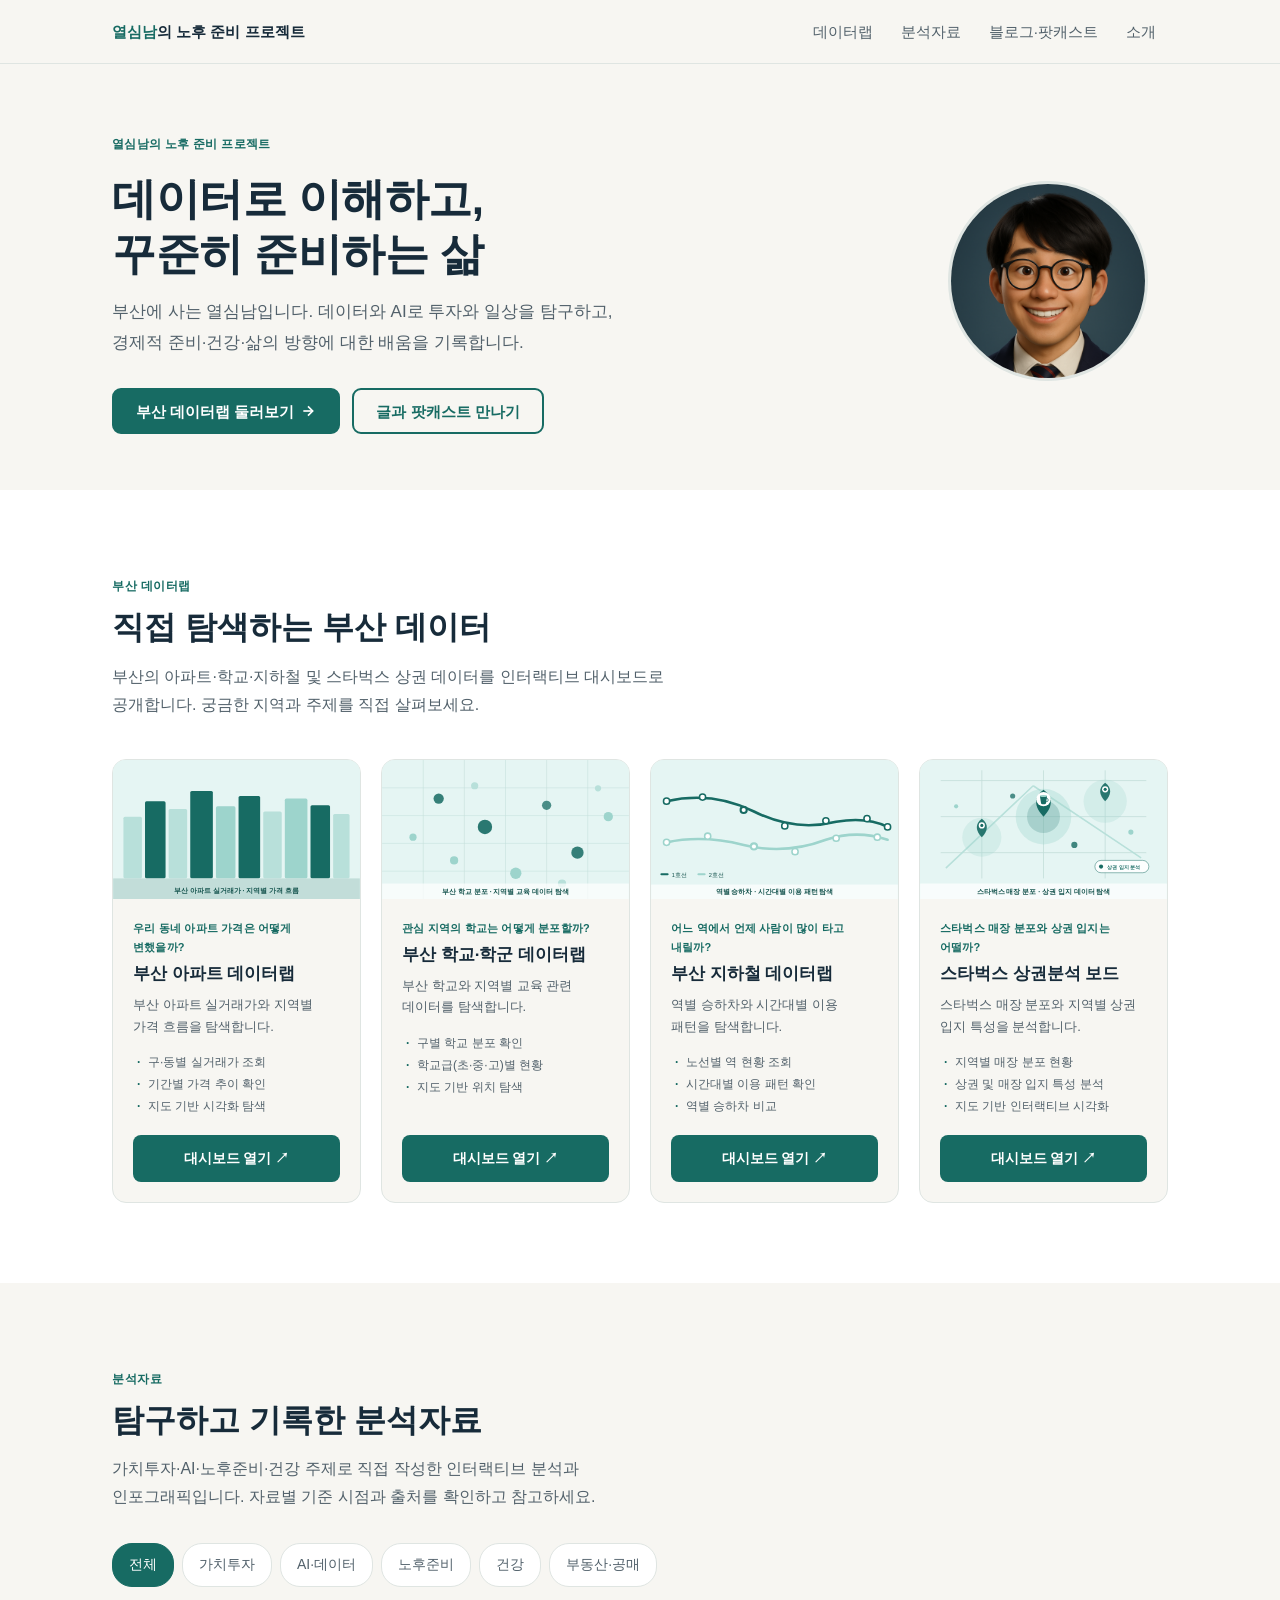
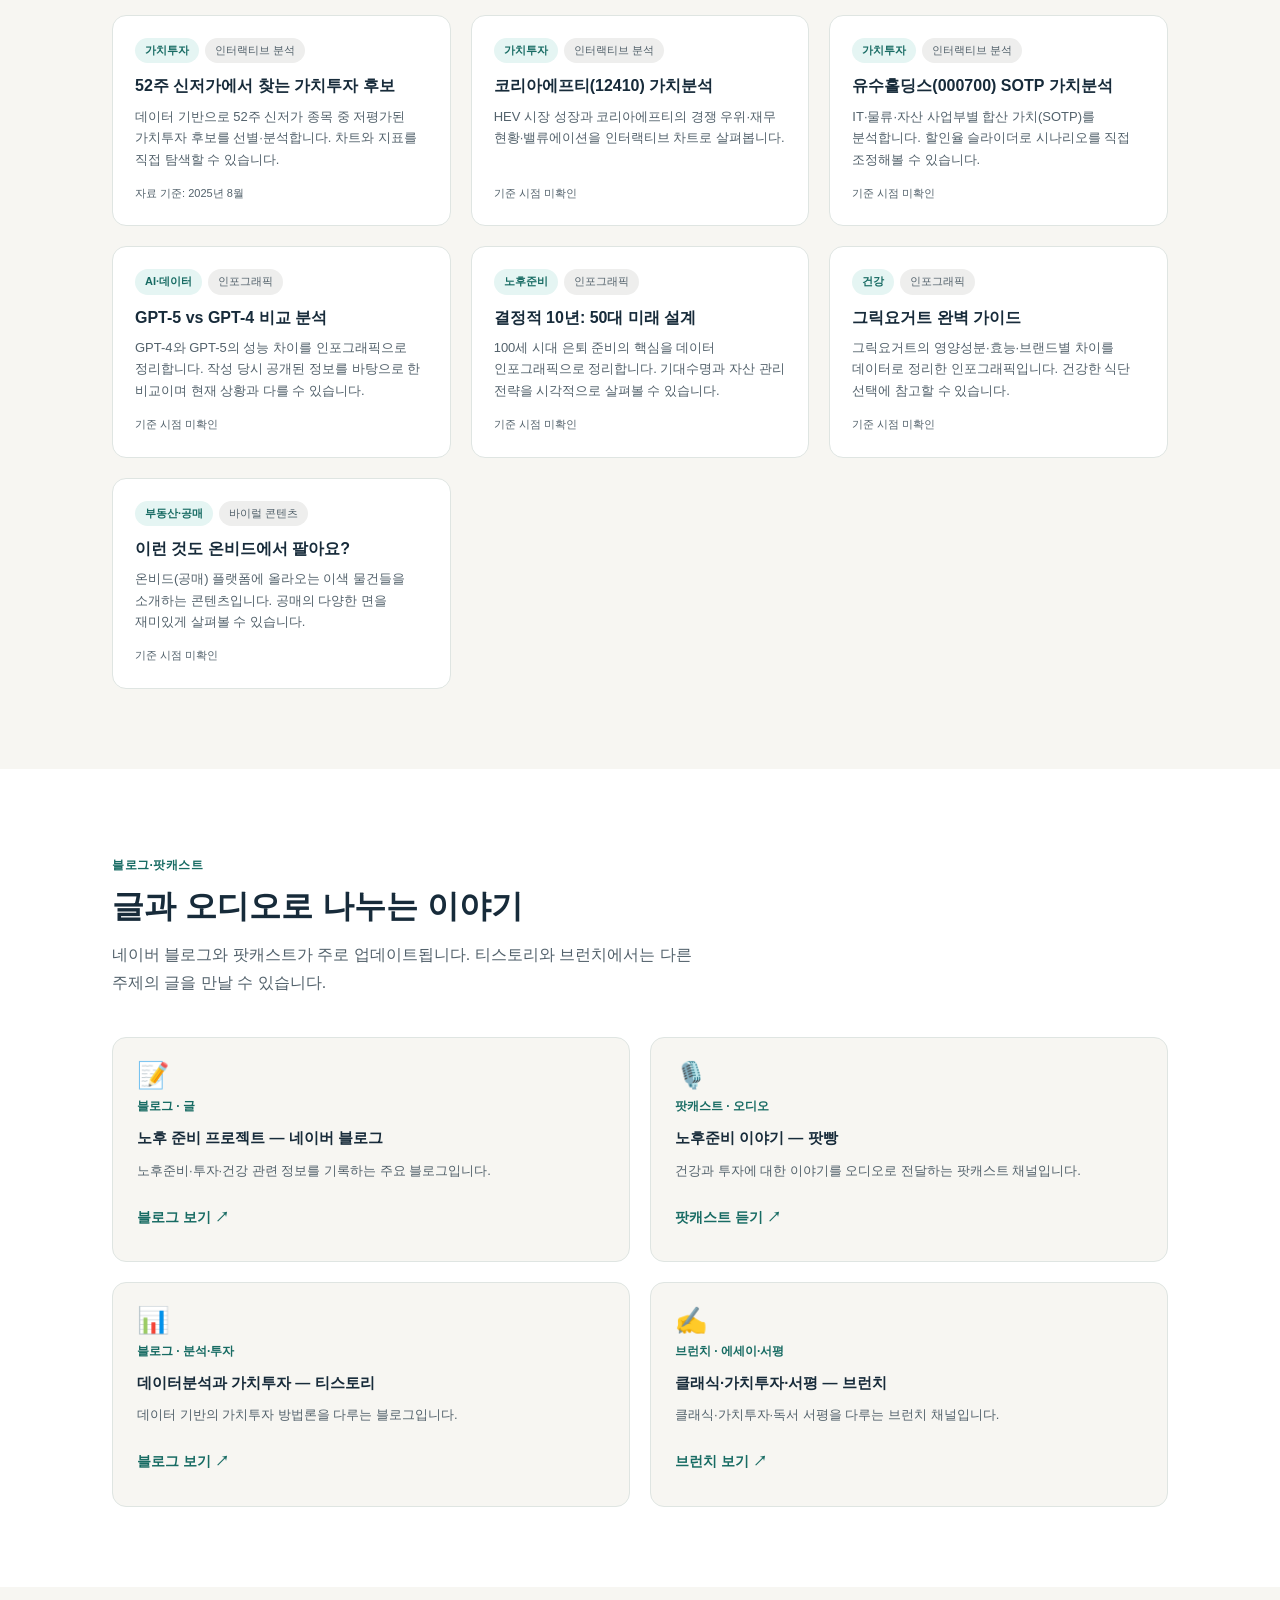
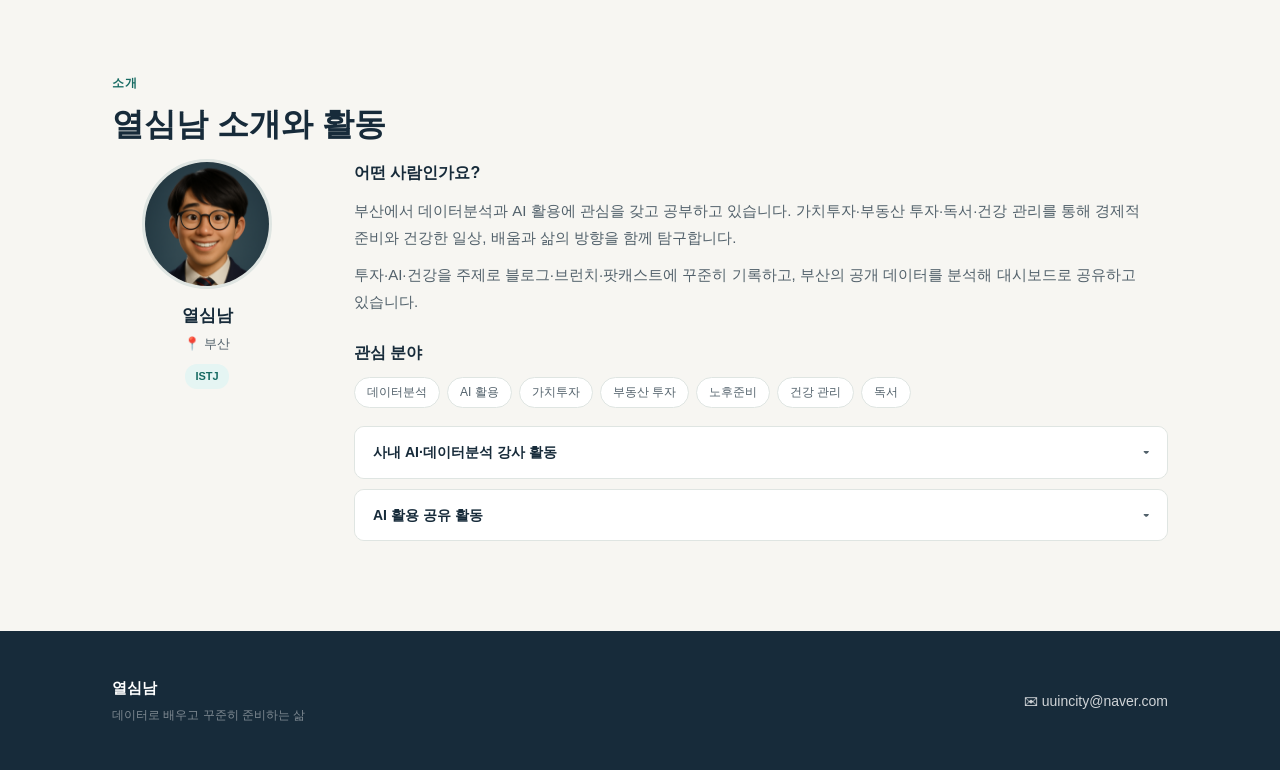
==== index.html @ bfb6f274 "datalab Starbucks graphic asset" ====
<!DOCTYPE html>
<html lang="ko">
<head>
  <meta charset="UTF-8">
  <meta name="viewport" content="width=device-width, initial-scale=1.0">
  <title>열심남 — 데이터로 배우고 꾸준히 준비하는 삶</title>
  <meta name="description" content="부산에 사는 열심남의 노후 준비 프로젝트. 데이터와 AI로 투자·건강·삶의 방향을 탐구합니다. 부산 아파트·학군·지하철·스타벅스 상권 데이터랩, 가치투자 분석자료, 블로그·팟캐스트.">
  <link rel="canonical" href="https://uincity.github.io/">

  <!-- Open Graph -->
  <meta property="og:type"        content="website">
  <meta property="og:url"         content="https://uincity.github.io/">
  <meta property="og:title"       content="열심남 — 데이터로 배우고 꾸준히 준비하는 삶">
  <meta property="og:description" content="부산에 사는 열심남의 노후 준비 프로젝트. 부산 데이터랩, 가치투자 분석자료, 블로그·팟캐스트.">
  <meta property="og:locale"      content="ko_KR">

  <!-- 스타일 -->
  <link rel="stylesheet" href="assets/css/main.css">
</head>
<body>

<!-- 본문 바로가기 -->
<a class="skip-link" href="#main-content">본문으로 바로가기</a>

<!-- ===== 헤더 & 네비게이션 ===== -->
<header class="site-header" role="banner">
  <div class="nav-inner">
    <a class="nav-logo" href="#hero" aria-label="열심남 홈으로">
      <span>열심남</span>의 노후 준비 프로젝트
    </a>

    <!-- 데스크톱 메뉴 -->
    <nav aria-label="주 내비게이션">
      <ul class="nav-links">
        <li><a href="#datalab">데이터랩</a></li>
        <li><a href="#analysis">분석자료</a></li>
        <li><a href="#channels">블로그·팟캐스트</a></li>
        <li><a href="#about">소개</a></li>
      </ul>
    </nav>

    <!-- 모바일 햄버거 -->
    <button class="nav-toggle" id="nav-toggle"
            aria-expanded="false" aria-controls="mobile-menu"
            aria-label="메뉴 열기">
      <!-- 메뉴 아이콘 -->
      <svg class="icon-menu" width="24" height="24" viewBox="0 0 24 24" fill="none"
           stroke="currentColor" stroke-width="2" stroke-linecap="round" aria-hidden="true">
        <line x1="3" y1="6"  x2="21" y2="6"/>
        <line x1="3" y1="12" x2="21" y2="12"/>
        <line x1="3" y1="18" x2="21" y2="18"/>
      </svg>
      <!-- 닫기 아이콘 -->
      <svg class="icon-close" width="24" height="24" viewBox="0 0 24 24" fill="none"
           stroke="currentColor" stroke-width="2" stroke-linecap="round" aria-hidden="true">
        <line x1="18" y1="6"  x2="6"  y2="18"/>
        <line x1="6"  y1="6"  x2="18" y2="18"/>
      </svg>
    </button>
  </div>
</header>

<!-- 모바일 드롭다운 메뉴 -->
<div class="mobile-menu" id="mobile-menu" role="navigation" aria-label="모바일 내비게이션">
  <ul>
    <li><a href="#datalab">데이터랩</a></li>
    <li><a href="#analysis">분석자료</a></li>
    <li><a href="#channels">블로그·팟캐스트</a></li>
    <li><a href="#about">소개</a></li>
  </ul>
</div>

<!-- ===== 메인 콘텐츠 ===== -->
<main id="main-content">

  <!-- 하위 호환 앵커 -->
  <div id="projects" aria-hidden="true" style="height:0;overflow:hidden"></div>
  <div id="posts"    aria-hidden="true" style="height:0;overflow:hidden"></div>
  <div id="contact"  aria-hidden="true" style="height:0;overflow:hidden"></div>

  <!-- ① 히어로 -->
  <section class="hero" id="hero" aria-label="소개">
    <div class="hero-inner">
      <div class="hero-text">
        <span class="hero-brand">열심남의 노후 준비 프로젝트</span>
        <!-- 사이트 유일한 h1 -->
        <h1 class="hero-h1">데이터로 이해하고,<br>꾸준히 준비하는 삶</h1>
        <p class="hero-body">
          부산에 사는 열심남입니다. 데이터와 AI로 투자와 일상을 탐구하고,
          경제적 준비·건강·삶의 방향에 대한 배움을 기록합니다.
        </p>
        <div class="hero-actions">
          <a class="btn btn-primary" href="#datalab">
            부산 데이터랩 둘러보기
            <svg width="16" height="16" viewBox="0 0 24 24" fill="none"
                 stroke="currentColor" stroke-width="2.5" aria-hidden="true">
              <line x1="5" y1="12" x2="19" y2="12"/>
              <polyline points="12,5 19,12 12,19"/>
            </svg>
          </a>
          <a class="btn btn-secondary" href="#channels">글과 팟캐스트 만나기</a>
        </div>
      </div>
      <div class="hero-profile-wrap">
        <img class="hero-img"
             src="프로필픽사.png"
             alt="열심남 프로필 사진"
             width="200" height="200"
             fetchpriority="high">
      </div>
    </div>
  </section>

  <!-- ② 부산 데이터랩 -->
  <section class="datalab section" id="datalab" aria-labelledby="datalab-h2">
    <div class="container">
      <span class="section-tag">부산 데이터랩</span>
      <h2 class="section-title" id="datalab-h2">직접 탐색하는 부산 데이터</h2>
      <p class="section-desc">
        부산의 아파트·학교·지하철 및 스타벅스 상권 데이터를 인터랙티브 대시보드로 공개합니다.
        궁금한 지역과 주제를 직접 살펴보세요.
      </p>

      <div class="datalab-grid">

        <!-- 아파트 -->
        <article class="datalab-card fade-in">
          <div class="datalab-thumb">
            <img src="assets/img/datalab-apartment.svg"
                 alt="부산 아파트 스카이라인 일러스트"
                 width="480" height="270" loading="lazy">
          </div>
          <div class="datalab-body">
            <p class="datalab-question">우리 동네 아파트 가격은 어떻게 변했을까?</p>
            <h3 class="datalab-title">부산 아파트 데이터랩</h3>
            <p class="datalab-desc">
              부산 아파트 실거래가와 지역별 가격 흐름을 탐색합니다.
            </p>
            <ul class="datalab-features">
              <li>구·동별 실거래가 조회</li>
              <li>기간별 가격 추이 확인</li>
              <li>지도 기반 시각화 탐색</li>
            </ul>
            <a class="datalab-link"
               href="https://busanapt.streamlit.app/"
               target="_blank"
               rel="noopener noreferrer"
               aria-label="부산 아파트 데이터랩 대시보드 열기 (새 탭)">
              대시보드 열기 ↗
            </a>
          </div>
        </article>

        <!-- 학교·학군 -->
        <article class="datalab-card fade-in">
          <div class="datalab-thumb">
            <img src="assets/img/datalab-school.svg"
                 alt="부산 학교 분포 지도 일러스트"
                 width="480" height="270" loading="lazy">
          </div>
          <div class="datalab-body">
            <p class="datalab-question">관심 지역의 학교는 어떻게 분포할까?</p>
            <h3 class="datalab-title">부산 학교·학군 데이터랩</h3>
            <p class="datalab-desc">
              부산 학교와 지역별 교육 관련 데이터를 탐색합니다.
            </p>
            <ul class="datalab-features">
              <li>구별 학교 분포 확인</li>
              <li>학교급(초·중·고)별 현황</li>
              <li>지도 기반 위치 탐색</li>
            </ul>
            <a class="datalab-link"
               href="https://busanschool.streamlit.app/"
               target="_blank"
               rel="noopener noreferrer"
               aria-label="부산 학교·학군 데이터랩 대시보드 열기 (새 탭)">
              대시보드 열기 ↗
            </a>
          </div>
        </article>

        <!-- 지하철 -->
        <article class="datalab-card fade-in">
          <div class="datalab-thumb">
            <img src="assets/img/datalab-subway.svg"
                 alt="부산 지하철 노선도 일러스트"
                 width="480" height="270" loading="lazy">
          </div>
          <div class="datalab-body">
            <p class="datalab-question">어느 역에서 언제 사람이 많이 타고 내릴까?</p>
            <h3 class="datalab-title">부산 지하철 데이터랩</h3>
            <p class="datalab-desc">
              역별 승하차와 시간대별 이용 패턴을 탐색합니다.
            </p>
            <ul class="datalab-features">
              <li>노선별 역 현황 조회</li>
              <li>시간대별 이용 패턴 확인</li>
              <li>역별 승하차 비교</li>
            </ul>
            <a class="datalab-link"
               href="https://busansubway.streamlit.app/"
               target="_blank"
               rel="noopener noreferrer"
               aria-label="부산 지하철 데이터랩 대시보드 열기 (새 탭)">
              대시보드 열기 ↗
            </a>
          </div>
        </article>

        <!-- 스타벅스 상권분석 -->
        <article class="datalab-card fade-in">
          <div class="datalab-thumb">
            <img src="assets/img/datalab-starbucks.svg"
                 alt="스타벅스 상권분석 데이터랩 일러스트"
                 width="480" height="270" loading="lazy">
          </div>
          <div class="datalab-body">
            <p class="datalab-question">스타벅스 매장 분포와 상권 입지는 어떨까?</p>
            <h3 class="datalab-title">스타벅스 상권분석 보드</h3>
            <p class="datalab-desc">
              스타벅스 매장 분포와 지역별 상권 입지 특성을 분석합니다.
            </p>
            <ul class="datalab-features">
              <li>지역별 매장 분포 현황</li>
              <li>상권 및 매장 입지 특성 분석</li>
              <li>지도 기반 인터랙티브 시각화</li>
            </ul>
            <a class="datalab-link"
               href="https://starbuckskorea.streamlit.app/"
               target="_blank"
               rel="noopener noreferrer"
               aria-label="스타벅스 상권분석 보드 대시보드 열기 (새 탭)">
              대시보드 열기 ↗
            </a>
          </div>
        </article>

      </div>
    </div>
  </section>

  <!-- ③ 분석자료 -->
  <section class="analysis section" id="analysis" aria-labelledby="analysis-h2">
    <div class="container">
      <span class="section-tag">분석자료</span>
      <h2 class="section-title" id="analysis-h2">탐구하고 기록한 분석자료</h2>
      <p class="section-desc">
        가치투자·AI·노후준비·건강 주제로 직접 작성한 인터랙티브 분석과 인포그래픽입니다.
        자료별 기준 시점과 출처를 확인하고 참고하세요.
      </p>

      <!-- 필터 -->
      <div class="filter-bar" role="group" aria-label="주제별 필터">
        <button class="filter-btn" data-filter="all"
                aria-pressed="true">전체 <span class="sr-only">자료 보기</span></button>
        <button class="filter-btn" data-filter="invest"
                aria-pressed="false">가치투자</button>
        <button class="filter-btn" data-filter="ai"
                aria-pressed="false">AI·데이터</button>
        <button class="filter-btn" data-filter="retire"
                aria-pressed="false">노후준비</button>
        <button class="filter-btn" data-filter="health"
                aria-pressed="false">건강</button>
        <button class="filter-btn" data-filter="estate"
                aria-pressed="false">부동산·공매</button>
      </div>

      <!-- 빈 결과 -->
      <p class="no-results" id="no-results" role="status">
        해당 주제의 자료가 아직 없습니다.
      </p>

      <!-- 자료 카드 목록 (order: 가치투자 → AI → 노후준비 → 건강 → 부동산) -->
      <div class="analysis-grid">

        <!-- 52주 신저가 (2025.08 기준 월 확인됨) -->
        <article class="analysis-card fade-in" data-topic="invest">
          <div class="card-meta">
            <span class="tag">가치투자</span>
            <span class="tag-format">인터랙티브 분석</span>
          </div>
          <h3 class="analysis-title">
            <a href="sic_candidate_202508.html">
              52주 신저가에서 찾는 가치투자 후보
            </a>
          </h3>
          <p class="analysis-desc">
            데이터 기반으로 52주 신저가 종목 중 저평가된 가치투자 후보를 선별·분석합니다.
            차트와 지표를 직접 탐색할 수 있습니다.
          </p>
          <div class="analysis-footer">
            <span class="analysis-date">자료 기준: 2025년 8월</span>
          </div>
        </article>

        <!-- 코리아에프티 -->
        <article class="analysis-card fade-in" data-topic="invest">
          <div class="card-meta">
            <span class="tag">가치투자</span>
            <span class="tag-format">인터랙티브 분석</span>
          </div>
          <h3 class="analysis-title">
            <a href="KFTC_VAULE_INVESTING.html">
              코리아에프티(12410) 가치분석
            </a>
          </h3>
          <p class="analysis-desc">
            HEV 시장 성장과 코리아에프티의 경쟁 우위·재무 현황·밸류에이션을
            인터랙티브 차트로 살펴봅니다.
          </p>
          <div class="analysis-footer">
            <span class="analysis-date">기준 시점 미확인</span>
          </div>
        </article>

        <!-- 유수홀딩스 -->
        <article class="analysis-card fade-in" data-topic="invest">
          <div class="card-meta">
            <span class="tag">가치투자</span>
            <span class="tag-format">인터랙티브 분석</span>
          </div>
          <h3 class="analysis-title">
            <a href="sic_eusu_value.html">
              유수홀딩스(000700) SOTP 가치분석
            </a>
          </h3>
          <p class="analysis-desc">
            IT·물류·자산 사업부별 합산 가치(SOTP)를 분석합니다.
            할인율 슬라이더로 시나리오를 직접 조정해볼 수 있습니다.
          </p>
          <div class="analysis-footer">
            <span class="analysis-date">기준 시점 미확인</span>
          </div>
        </article>

        <!-- GPT-5 -->
        <article class="analysis-card fade-in" data-topic="ai">
          <div class="card-meta">
            <span class="tag">AI·데이터</span>
            <span class="tag-format">인포그래픽</span>
          </div>
          <h3 class="analysis-title">
            <a href="GPT5vsGPT4.html">
              GPT-5 vs GPT-4 비교 분석
            </a>
          </h3>
          <p class="analysis-desc">
            GPT-4와 GPT-5의 성능 차이를 인포그래픽으로 정리합니다.
            작성 당시 공개된 정보를 바탕으로 한 비교이며 현재 상황과 다를 수 있습니다.
          </p>
          <div class="analysis-footer">
            <span class="analysis-date">기준 시점 미확인</span>
          </div>
        </article>

        <!-- 50대 미래 설계 -->
        <article class="analysis-card fade-in" data-topic="retire">
          <div class="card-meta">
            <span class="tag">노후준비</span>
            <span class="tag-format">인포그래픽</span>
          </div>
          <h3 class="analysis-title">
            <a href="Infg_Rtrmnt_Prep.html">
              결정적 10년: 50대 미래 설계
            </a>
          </h3>
          <p class="analysis-desc">
            100세 시대 은퇴 준비의 핵심을 데이터 인포그래픽으로 정리합니다.
            기대수명과 자산 관리 전략을 시각적으로 살펴볼 수 있습니다.
          </p>
          <div class="analysis-footer">
            <span class="analysis-date">기준 시점 미확인</span>
          </div>
        </article>

        <!-- 그릭요거트 -->
        <article class="analysis-card fade-in" data-topic="health">
          <div class="card-meta">
            <span class="tag">건강</span>
            <span class="tag-format">인포그래픽</span>
          </div>
          <h3 class="analysis-title">
            <a href="greekyogert.html">
              그릭요거트 완벽 가이드
            </a>
          </h3>
          <p class="analysis-desc">
            그릭요거트의 영양성분·효능·브랜드별 차이를 데이터로 정리한 인포그래픽입니다.
            건강한 식단 선택에 참고할 수 있습니다.
          </p>
          <div class="analysis-footer">
            <span class="analysis-date">기준 시점 미확인</span>
          </div>
        </article>

        <!-- 온비드 -->
        <article class="analysis-card fade-in" data-topic="estate">
          <div class="card-meta">
            <span class="tag">부동산·공매</span>
            <span class="tag-format">바이럴 콘텐츠</span>
          </div>
          <h3 class="analysis-title">
            <a href="onbid_viral1.html">
              이런 것도 온비드에서 팔아요?
            </a>
          </h3>
          <p class="analysis-desc">
            온비드(공매) 플랫폼에 올라오는 이색 물건들을 소개하는 콘텐츠입니다.
            공매의 다양한 면을 재미있게 살펴볼 수 있습니다.
          </p>
          <div class="analysis-footer">
            <span class="analysis-date">기준 시점 미확인</span>
          </div>
        </article>

      </div><!-- /.analysis-grid -->
    </div>
  </section>

  <!-- ④ 블로그·팟캐스트 -->
  <section class="channels section" id="channels" aria-labelledby="channels-h2">
    <div class="container">
      <span class="section-tag">블로그·팟캐스트</span>
      <h2 class="section-title" id="channels-h2">글과 오디오로 나누는 이야기</h2>
      <p class="section-desc">
        네이버 블로그와 팟캐스트가 주로 업데이트됩니다.
        티스토리와 브런치에서는 다른 주제의 글을 만날 수 있습니다.
      </p>

      <div class="channels-grid">

        <div class="channel-card fade-in">
          <div class="channel-icon" aria-hidden="true">📝</div>
          <p class="channel-type">블로그 · 글</p>
          <h3 class="channel-name">노후 준비 프로젝트 — 네이버 블로그</h3>
          <p class="channel-desc">
            노후준비·투자·건강 관련 정보를 기록하는 주요 블로그입니다.
          </p>
          <a class="channel-link"
             href="https://blog.naver.com/uuincity"
             target="_blank" rel="noopener noreferrer"
             aria-label="네이버 블로그 열기 (새 탭)">
            블로그 보기 ↗
          </a>
        </div>

        <div class="channel-card fade-in">
          <div class="channel-icon" aria-hidden="true">🎙️</div>
          <p class="channel-type">팟캐스트 · 오디오</p>
          <h3 class="channel-name">노후준비 이야기 — 팟빵</h3>
          <p class="channel-desc">
            건강과 투자에 대한 이야기를 오디오로 전달하는 팟캐스트 채널입니다.
          </p>
          <a class="channel-link"
             href="https://www.podbbang.com/channels/1792927"
             target="_blank" rel="noopener noreferrer"
             aria-label="팟빵 팟캐스트 채널 열기 (새 탭)">
            팟캐스트 듣기 ↗
          </a>
        </div>

        <div class="channel-card fade-in">
          <div class="channel-icon" aria-hidden="true">📊</div>
          <p class="channel-type">블로그 · 분석·투자</p>
          <h3 class="channel-name">데이터분석과 가치투자 — 티스토리</h3>
          <p class="channel-desc">
            데이터 기반의 가치투자 방법론을 다루는 블로그입니다.
          </p>
          <a class="channel-link"
             href="https://uincity.tistory.com/"
             target="_blank" rel="noopener noreferrer"
             aria-label="티스토리 블로그 열기 (새 탭)">
            블로그 보기 ↗
          </a>
        </div>

        <div class="channel-card fade-in">
          <div class="channel-icon" aria-hidden="true">✍️</div>
          <p class="channel-type">브런치 · 에세이·서평</p>
          <h3 class="channel-name">클래식·가치투자·서평 — 브런치</h3>
          <p class="channel-desc">
            클래식·가치투자·독서 서평을 다루는 브런치 채널입니다.
          </p>
          <a class="channel-link"
             href="https://brunch.co.kr/@uincity"
             target="_blank" rel="noopener noreferrer"
             aria-label="브런치 채널 열기 (새 탭)">
            브런치 보기 ↗
          </a>
        </div>

      </div>
    </div>
  </section>

  <!-- ⑤ 소개와 활동 -->
  <section class="about section" id="about" aria-labelledby="about-h2">
    <div class="container">
      <span class="section-tag">소개</span>
      <h2 class="section-title" id="about-h2">열심남 소개와 활동</h2>

      <div class="about-inner">
        <!-- 프로필 -->
        <div class="about-profile">
          <img class="about-img"
               src="프로필픽사.png"
               alt="열심남 프로필 사진"
               width="130" height="130" loading="lazy">
          <p class="about-name">열심남</p>
          <p class="about-loc">📍 부산</p>
          <span class="about-mbti">ISTJ</span>
        </div>

        <!-- 소개 텍스트 -->
        <div class="about-text">
          <h3>어떤 사람인가요?</h3>
          <p>
            부산에서 데이터분석과 AI 활용에 관심을 갖고 공부하고 있습니다.
            가치투자·부동산 투자·독서·건강 관리를 통해 경제적 준비와
            건강한 일상, 배움과 삶의 방향을 함께 탐구합니다.
          </p>
          <p>
            투자·AI·건강을 주제로 블로그·브런치·팟캐스트에 꾸준히 기록하고,
            부산의 공개 데이터를 분석해 대시보드로 공유하고 있습니다.
          </p>

          <h3>관심 분야</h3>
          <ul class="interests" aria-label="관심 분야 목록">
            <li>데이터분석</li>
            <li>AI 활용</li>
            <li>가치투자</li>
            <li>부동산 투자</li>
            <li>노후준비</li>
            <li>건강 관리</li>
            <li>독서</li>
          </ul>

          <!-- 활동 상세 (details/summary 사용) -->
          <details class="activity-details">
            <summary>사내 AI·데이터분석 강사 활동</summary>
            <div class="activity-details-body">
              <p>
                회사 내부 직원을 대상으로 데이터분석과 AI 이해·활용에 관한
                교육을 담당하고 있습니다.
              </p>
              <ul>
                <li>실무 중심의 데이터분석 방법론 강의</li>
                <li>AI 도구 활용법 교육</li>
                <li>실제 업무 적용 사례 공유</li>
              </ul>
            </div>
          </details>

          <details class="activity-details">
            <summary>AI 활용 공유 활동</summary>
            <div class="activity-details-body">
              <p>
                AI 활용법과 최신 트렌드를 조직 내외에서 공유하며
                AI 도입과 활용을 돕고 있습니다.
              </p>
              <ul>
                <li>AI 트렌드 정리·공유</li>
                <li>업무에 바로 쓸 수 있는 AI 활용 팁 전파</li>
              </ul>
            </div>
          </details>
        </div>
      </div>

    </div>
  </section>

</main>

<!-- ===== 푸터 ===== -->
<footer class="site-footer" role="contentinfo">
  <div class="footer-inner">
    <div class="footer-brand">
      열심남
      <small>데이터로 배우고 꾸준히 준비하는 삶</small>
    </div>
    <div class="footer-contact">
      <a href="mailto:uuincity@naver.com"
         aria-label="이메일 보내기: uuincity@naver.com">
        ✉ uuincity@naver.com
      </a>
    </div>
  </div>
</footer>

<!-- 스크립트 -->
<script src="assets/js/main.js"></script>
</body>
</html>
---- assets/css/main.css ----
/* ============================================================
   열심남 개인 브랜딩 사이트 · 메인 스타일시트
   assets/css/main.css
   ============================================================ */

/* ---- 1. CSS 변수 ---- */
:root {
  --color-bg:          #F7F6F2;
  --color-surface:     #FFFFFF;
  --color-text:        #172B3A;
  --color-text-sec:    #52616B;
  --color-accent:      #176B63;
  --color-accent-dark: #0f4f49;
  --color-accent-light:#E5F5F3;
  --color-border:      #DFE5E2;
  --max-w:    1120px;
  --pad-x:    32px;
  --nav-h:    64px;
  --radius:   14px;
  --font: -apple-system,"Apple SD Gothic Neo","Malgun Gothic","맑은 고딕","Noto Sans KR",sans-serif;
  --t: 0.18s ease;
}

/* ---- 2. 리셋 & 기본 ---- */
*,*::before,*::after{box-sizing:border-box;margin:0;padding:0}
html{scroll-behavior:smooth}
@media(prefers-reduced-motion:reduce){
  html{scroll-behavior:auto}
  *,*::before,*::after{animation-duration:.01ms!important;transition-duration:.01ms!important}
}
body{font-family:var(--font);font-size:17px;line-height:1.75;color:var(--color-text);background:var(--color-bg);-webkit-font-smoothing:antialiased;overflow-x:hidden}
img{max-width:100%;height:auto;display:block}
a{color:var(--color-accent)}
a:hover{color:var(--color-accent-dark)}
:focus-visible{outline:3px solid var(--color-accent);outline-offset:3px;border-radius:4px}
.sr-only{position:absolute;width:1px;height:1px;padding:0;margin:-1px;overflow:hidden;clip:rect(0,0,0,0);white-space:nowrap;border:0}

/* ---- 3. 본문 바로가기 ---- */
.skip-link{position:absolute;top:-999px;left:0;z-index:9999;background:var(--color-accent);color:#fff;padding:10px 20px;border-radius:0 0 10px 0;text-decoration:none;font-size:14px;font-weight:600}
.skip-link:focus{top:0}

/* ---- 4. 레이아웃 ---- */
.container{max-width:var(--max-w);margin:0 auto;padding:0 var(--pad-x)}
section[id],div[id]{scroll-margin-top:calc(var(--nav-h) + 16px)}

/* ---- 5. 네비게이션 ---- */
.site-header{position:fixed;top:0;left:0;right:0;z-index:100;height:var(--nav-h);background:rgba(247,246,242,.96);backdrop-filter:blur(10px);-webkit-backdrop-filter:blur(10px);border-bottom:1px solid var(--color-border)}
.nav-inner{display:flex;align-items:center;justify-content:space-between;height:var(--nav-h);max-width:var(--max-w);margin:0 auto;padding:0 var(--pad-x)}
.nav-logo{font-size:15px;font-weight:700;color:var(--color-text);text-decoration:none;white-space:nowrap}
.nav-logo:hover,.nav-logo span{color:var(--color-accent)}
.nav-links{display:flex;align-items:center;gap:4px;list-style:none}
.nav-links a{display:block;padding:8px 12px;font-size:15px;font-weight:500;color:var(--color-text-sec);text-decoration:none;border-radius:7px;transition:color var(--t),background var(--t)}
.nav-links a:hover,.nav-links a.nav-active{color:var(--color-accent);background:var(--color-accent-light)}
.nav-toggle{display:none;background:none;border:none;cursor:pointer;padding:8px;color:var(--color-text);border-radius:7px;transition:background var(--t);line-height:0}
.nav-toggle:hover{background:var(--color-accent-light)}
.nav-toggle[aria-expanded="true"]  .icon-menu {display:none}
.nav-toggle[aria-expanded="false"] .icon-close{display:none}
.mobile-menu{display:none;position:fixed;top:var(--nav-h);left:0;right:0;background:var(--color-surface);border-bottom:1px solid var(--color-border);z-index:99;padding:12px 20px 20px}
.mobile-menu.is-open{display:block}
.mobile-menu ul{list-style:none;display:flex;flex-direction:column;gap:2px}
.mobile-menu a{display:block;padding:12px 16px;font-size:16px;font-weight:500;color:var(--color-text);text-decoration:none;border-radius:8px;transition:background var(--t)}
.mobile-menu a:hover{background:var(--color-accent-light);color:var(--color-accent)}

/* ---- 6. 반응형 ---- */
@media(max-width:767px){
  :root{--pad-x:20px}
  .nav-toggle{display:flex;align-items:center}
  .nav-links{display:none}
}

/* ---- 7. 메인 공통 ---- */
main{padding-top:var(--nav-h)}
.section{padding:80px 0}
.section-tag{display:inline-block;font-size:12px;font-weight:700;color:var(--color-accent);letter-spacing:.5px;text-transform:uppercase;margin-bottom:10px}
.section-title{font-size:clamp(22px,4vw,32px);font-weight:800;color:var(--color-text);line-height:1.3;margin-bottom:14px;word-break:keep-all;overflow-wrap:break-word}
.section-desc{font-size:16px;color:var(--color-text-sec);line-height:1.75;max-width:600px;word-break:keep-all}

/* 버튼 공통 */
.btn{display:inline-flex;align-items:center;gap:6px;padding:13px 22px;font-size:15px;font-weight:600;border-radius:9px;text-decoration:none;cursor:pointer;border:2px solid transparent;transition:background var(--t),color var(--t),border-color var(--t);min-height:44px;font-family:var(--font);white-space:nowrap;line-height:1}
.btn-primary{background:var(--color-accent);color:#fff;border-color:var(--color-accent)}
.btn-primary:hover{background:var(--color-accent-dark);border-color:var(--color-accent-dark);color:#fff}
.btn-secondary{background:transparent;color:var(--color-accent);border-color:var(--color-accent)}
.btn-secondary:hover{background:var(--color-accent-light);color:var(--color-accent-dark)}

/* ---- 8. 히어로 ---- */
.hero{padding:64px 0 56px;background:var(--color-bg)}
.hero-inner{display:grid;grid-template-columns:1fr 220px;gap:48px;align-items:center;max-width:var(--max-w);margin:0 auto;padding:0 var(--pad-x)}
.hero-brand{display:inline-block;font-size:12px;font-weight:700;color:var(--color-accent);letter-spacing:.3px;margin-bottom:16px}
.hero-h1{font-size:clamp(26px,4.5vw,44px);font-weight:800;color:var(--color-text);line-height:1.25;letter-spacing:-.5px;margin-bottom:16px;word-break:keep-all;overflow-wrap:break-word}
.hero-body{font-size:17px;color:var(--color-text-sec);line-height:1.8;max-width:520px;margin-bottom:30px;word-break:keep-all}
.hero-actions{display:flex;flex-wrap:wrap;gap:12px}
.hero-img{width:200px;height:200px;border-radius:50%;object-fit:cover;object-position:top center;border:3px solid var(--color-border)}
@media(max-width:767px){
  .hero{padding:44px 0 52px}
  .hero-inner{grid-template-columns:1fr;gap:22px}
  .hero-profile-wrap{order:-1}
  .hero-img{width:80px;height:80px}
  .hero-body{font-size:16px;margin-bottom:22px}
  .btn{font-size:14px;padding:11px 18px}
}

/* ---- 9. 데이터랩 ---- */
.datalab{background:var(--color-surface);padding:80px 0}
.datalab-grid{display:grid;grid-template-columns:repeat(4,1fr);gap:20px;margin-top:40px}
@media(max-width:1024px){.datalab-grid{grid-template-columns:repeat(2,1fr);gap:20px}}
@media(max-width:600px){.datalab-grid{grid-template-columns:1fr;gap:20px}}
.datalab-card{background:var(--color-bg);border:1px solid var(--color-border);border-radius:var(--radius);overflow:hidden;display:flex;flex-direction:column;transition:transform var(--t),box-shadow var(--t)}
.datalab-card:hover{transform:translateY(-4px);box-shadow:0 10px 28px rgba(23,43,58,.10)}
.datalab-thumb{width:100%;aspect-ratio:16/9;overflow:hidden;background:var(--color-accent-light);display:flex;align-items:center;justify-content:center}
.datalab-thumb img,.datalab-thumb svg{width:100%;height:100%;object-fit:cover}
.datalab-body{padding:20px;flex:1;display:flex;flex-direction:column}
.datalab-question{font-size:11px;font-weight:700;color:var(--color-accent);letter-spacing:.2px;margin-bottom:6px;word-break:keep-all}
.datalab-title{font-size:17px;font-weight:700;color:var(--color-text);margin-bottom:8px;line-height:1.35;word-break:keep-all}
.datalab-desc{font-size:13px;color:var(--color-text-sec);line-height:1.65;margin-bottom:14px;word-break:keep-all}
.datalab-features{list-style:none;flex:1;margin-bottom:18px}
.datalab-features li{font-size:12px;color:var(--color-text-sec);padding:2px 0 2px 15px;position:relative;line-height:1.5}
.datalab-features li::before{content:"·";position:absolute;left:4px;color:var(--color-accent);font-weight:900}
.datalab-link{display:inline-flex;align-items:center;justify-content:center;gap:6px;font-size:14px;font-weight:700;color:#fff;background:var(--color-accent);padding:11px 18px;border-radius:8px;text-decoration:none;transition:background var(--t);min-height:44px}
.datalab-link:hover{background:var(--color-accent-dark);color:#fff}

/* ---- 10. 분석자료 ---- */
.analysis{background:var(--color-bg);padding:80px 0}
.filter-bar{display:flex;flex-wrap:wrap;gap:8px;margin-top:32px;margin-bottom:28px}
.filter-btn{padding:8px 16px;font-size:14px;font-weight:500;background:var(--color-surface);color:var(--color-text-sec);border:1px solid var(--color-border);border-radius:20px;cursor:pointer;min-height:44px;font-family:var(--font);transition:background var(--t),color var(--t),border-color var(--t);display:inline-flex;align-items:center;gap:4px}
.filter-btn:hover{border-color:var(--color-accent);color:var(--color-accent)}
.filter-btn[aria-pressed="true"]{background:var(--color-accent);color:#fff;border-color:var(--color-accent)}
.no-results{display:none;text-align:center;padding:48px 20px;color:var(--color-text-sec);font-size:15px}
.no-results.is-visible{display:block}
.analysis-grid{display:grid;grid-template-columns:repeat(3,1fr);gap:20px}
@media(max-width:900px){.analysis-grid{grid-template-columns:repeat(2,1fr)}}
@media(max-width:540px){.analysis-grid{grid-template-columns:1fr}}
.analysis-card{background:var(--color-surface);border:1px solid var(--color-border);border-radius:var(--radius);padding:22px;display:flex;flex-direction:column;transition:transform var(--t),box-shadow var(--t)}
.analysis-card:hover{transform:translateY(-3px);box-shadow:0 6px 20px rgba(23,43,58,.08)}
.analysis-card[hidden]{display:none}
.card-meta{display:flex;gap:6px;flex-wrap:wrap;margin-bottom:12px;align-items:center}
.tag{display:inline-block;font-size:11px;font-weight:700;padding:3px 10px;border-radius:20px;background:var(--color-accent-light);color:var(--color-accent)}
.tag-format{font-size:11px;padding:3px 10px;border-radius:20px;background:#EEEEED;color:var(--color-text-sec)}
.analysis-title{font-size:16px;font-weight:700;color:var(--color-text);margin-bottom:8px;line-height:1.4;word-break:keep-all}
.analysis-title a{color:inherit;text-decoration:none;display:block}
.analysis-title a:hover{color:var(--color-accent);text-decoration:underline}
.analysis-desc{font-size:13px;color:var(--color-text-sec);line-height:1.65;flex:1;margin-bottom:14px;word-break:keep-all}
.analysis-footer{display:flex;align-items:center;justify-content:space-between;gap:8px;flex-wrap:wrap;margin-top:auto}
.analysis-date{font-size:11px;color:var(--color-text-sec)}

/* ---- 11. 채널 ---- */
.channels{background:var(--color-surface);padding:80px 0}
.channels-grid{display:grid;grid-template-columns:repeat(2,1fr);gap:20px;margin-top:40px}
@media(max-width:600px){.channels-grid{grid-template-columns:1fr}}
.channel-card{border:1px solid var(--color-border);border-radius:var(--radius);padding:24px;background:var(--color-bg);display:flex;flex-direction:column;gap:8px;transition:transform var(--t),box-shadow var(--t)}
.channel-card:hover{transform:translateY(-3px);box-shadow:0 6px 20px rgba(23,43,58,.08)}
.channel-icon{font-size:26px;line-height:1}
.channel-name{font-size:15px;font-weight:700;color:var(--color-text);word-break:keep-all}
.channel-type{font-size:12px;font-weight:600;color:var(--color-accent)}
.channel-desc{font-size:13px;color:var(--color-text-sec);line-height:1.65;word-break:keep-all;flex:1}
.channel-link{display:inline-flex;align-items:center;gap:4px;font-size:14px;font-weight:600;color:var(--color-accent);text-decoration:none;margin-top:4px;min-height:44px;padding-top:4px}
.channel-link:hover{text-decoration:underline;color:var(--color-accent-dark)}

/* ---- 12. 소개 ---- */
.about{background:var(--color-bg);padding:80px 0}
.about-inner{display:grid;grid-template-columns:190px 1fr;gap:52px;align-items:start}
@media(max-width:767px){.about-inner{grid-template-columns:1fr;gap:28px}}
.about-profile{text-align:center}
.about-img{width:130px;height:130px;border-radius:50%;object-fit:cover;object-position:top center;border:3px solid var(--color-border);margin:0 auto 12px}
.about-name{font-size:17px;font-weight:700;color:var(--color-text)}
.about-loc{font-size:13px;color:var(--color-text-sec);margin-top:2px}
.about-mbti{display:inline-block;font-size:11px;font-weight:700;background:var(--color-accent-light);color:var(--color-accent);padding:3px 10px;border-radius:12px;margin-top:8px}
.about-text h3{font-size:16px;font-weight:700;color:var(--color-text);margin:24px 0 10px}
.about-text h3:first-child{margin-top:0}
.about-text p{font-size:15px;color:var(--color-text-sec);line-height:1.8;word-break:keep-all;margin-bottom:10px}
.interests{display:flex;flex-wrap:wrap;gap:7px;list-style:none;margin-bottom:18px}
.interests li{font-size:12px;background:var(--color-surface);border:1px solid var(--color-border);padding:4px 12px;border-radius:20px;color:var(--color-text-sec)}
.activity-details{border:1px solid var(--color-border);border-radius:10px;overflow:hidden;margin-bottom:10px}
.activity-details summary{padding:13px 18px;cursor:pointer;font-size:14px;font-weight:600;color:var(--color-text);background:var(--color-surface);list-style:none;display:flex;align-items:center;justify-content:space-between;gap:8px;user-select:none}
.activity-details summary::-webkit-details-marker{display:none}
.activity-details summary::after{content:"▾";font-size:12px;color:var(--color-text-sec);transition:transform var(--t);flex-shrink:0}
.activity-details[open] summary::after{transform:rotate(180deg)}
.activity-details-body{padding:14px 18px 18px;background:var(--color-bg);font-size:13px;color:var(--color-text-sec);line-height:1.75}
.activity-details-body p{margin-bottom:8px;word-break:keep-all}
.activity-details-body ul{padding-left:18px}
.activity-details-body li{margin-bottom:4px}

/* ---- 13. 푸터 ---- */
.site-footer{background:var(--color-text);color:rgba(255,255,255,.65);padding:44px 0}
.footer-inner{max-width:var(--max-w);margin:0 auto;padding:0 var(--pad-x);display:flex;flex-wrap:wrap;gap:20px;justify-content:space-between;align-items:center}
@media(max-width:600px){.footer-inner{flex-direction:column;text-align:center;gap:14px}}
.footer-brand{font-size:15px;font-weight:700;color:#fff}
.footer-brand small{display:block;font-size:12px;font-weight:400;color:rgba(255,255,255,.45);margin-top:3px}
.footer-contact a{display:inline-flex;align-items:center;gap:6px;font-size:14px;color:rgba(255,255,255,.8);text-decoration:none}
.footer-contact a:hover{text-decoration:underline;color:#fff}

/* ---- 14. 페이드인 ---- */
.fade-in{opacity:1;transform:none}
.js-ready .fade-in{opacity:0;transform:translateY(14px);transition:opacity .45s ease,transform .45s ease}
.js-ready .fade-in.is-visible{opacity:1;transform:none}
@media(prefers-reduced-motion:reduce){
  .js-ready .fade-in{opacity:1!important;transform:none!important;transition:none!important}
}
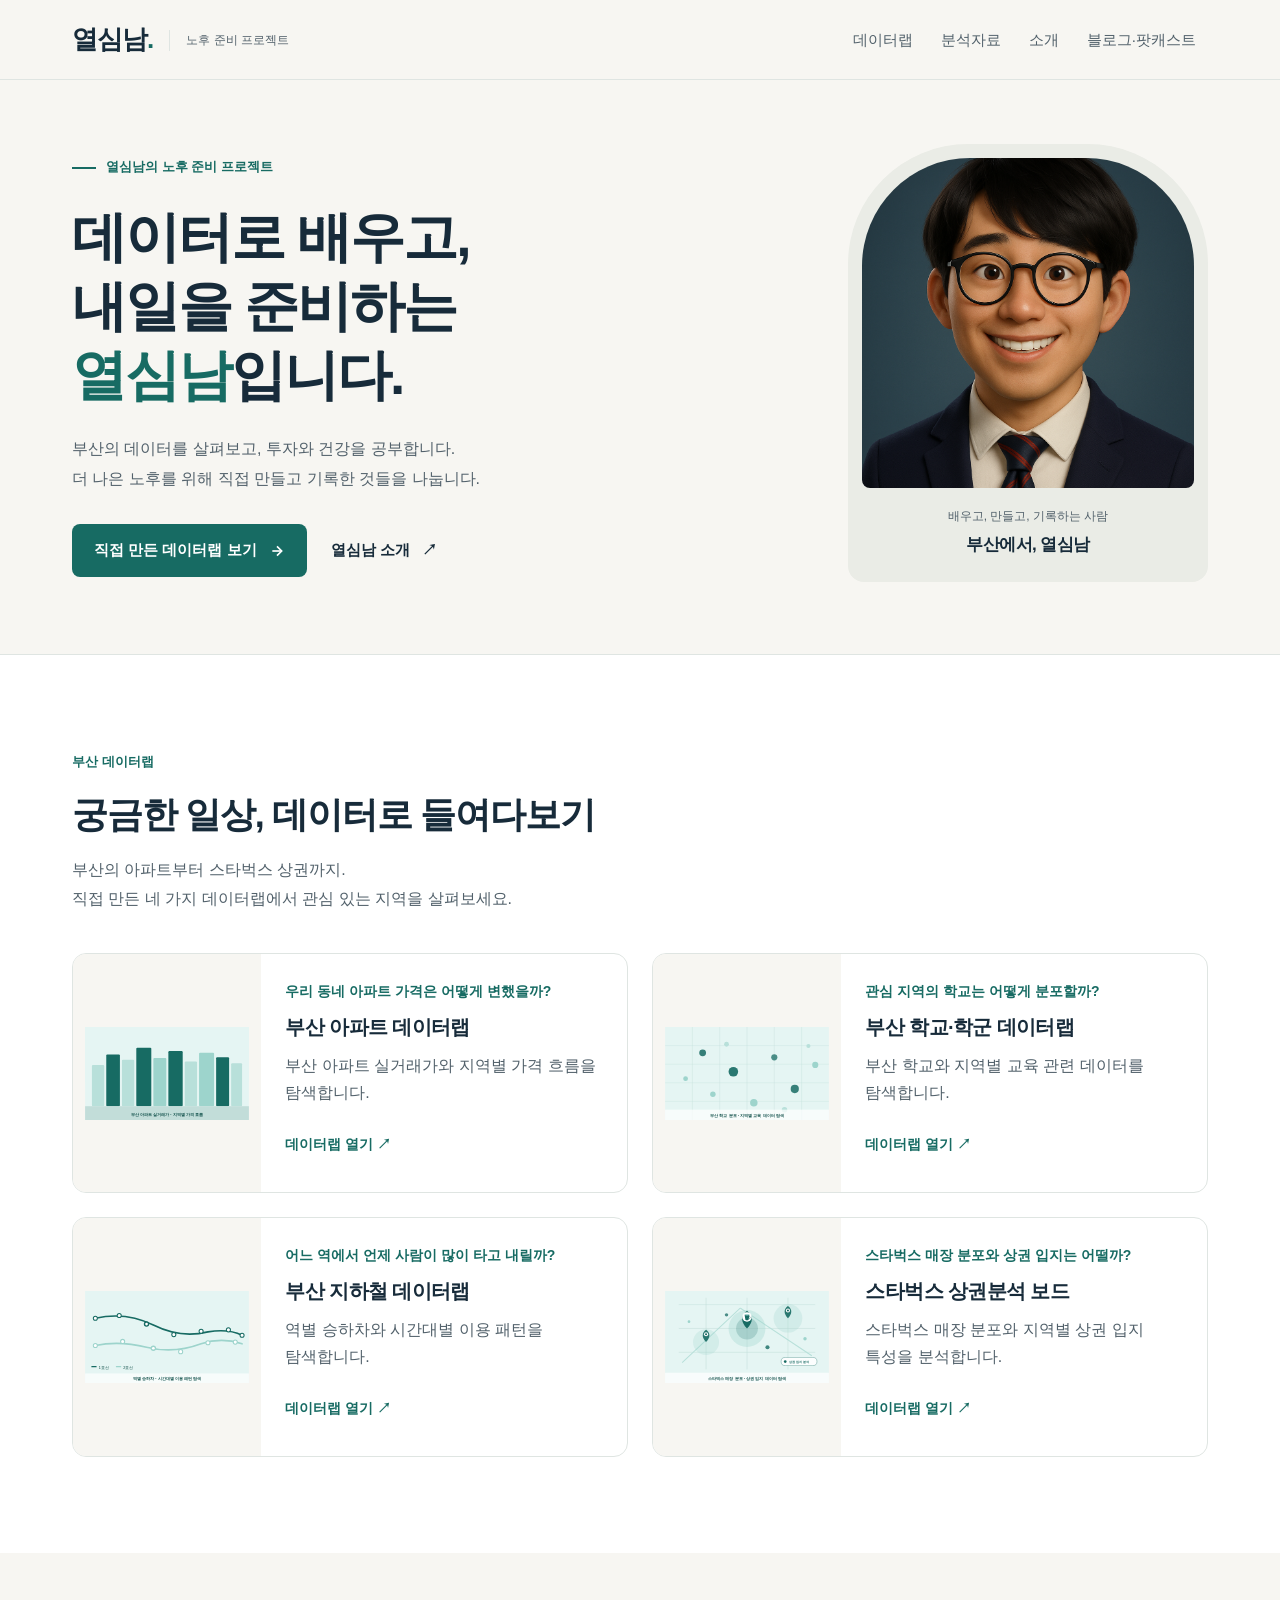
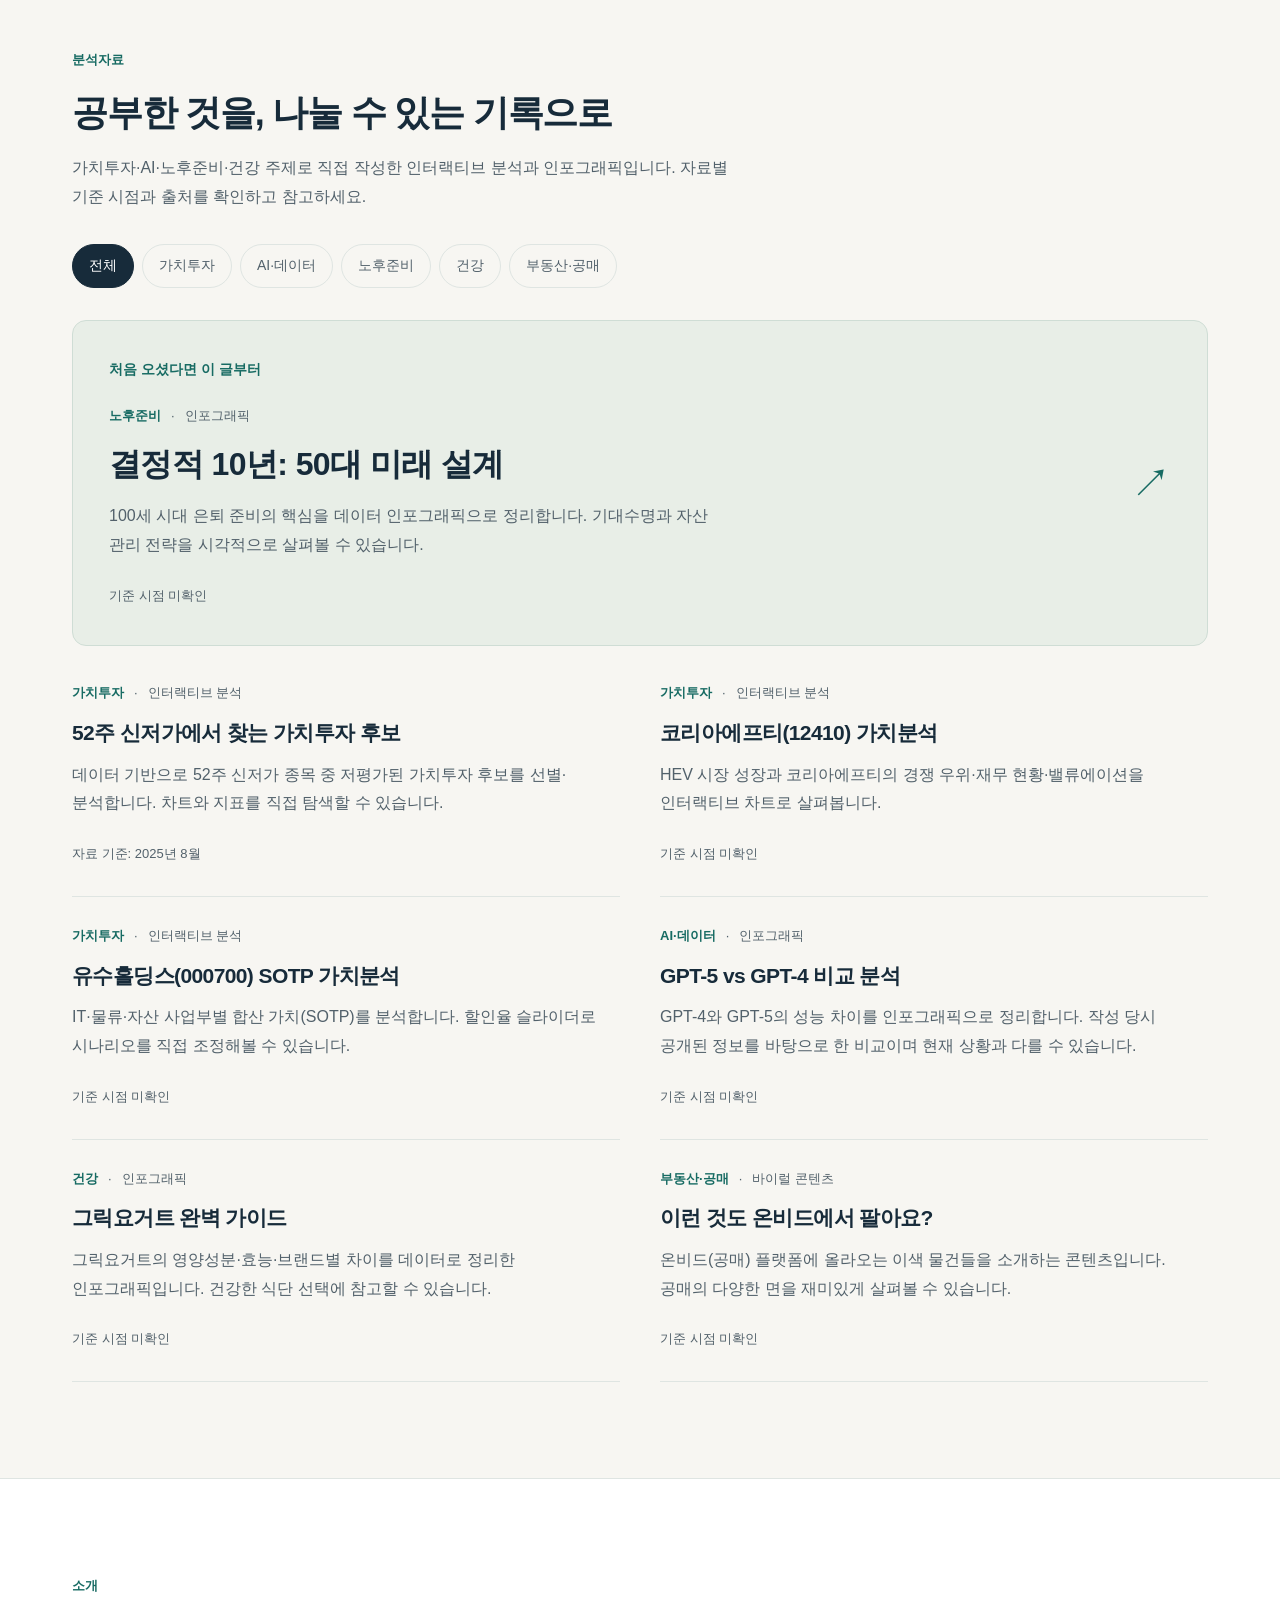
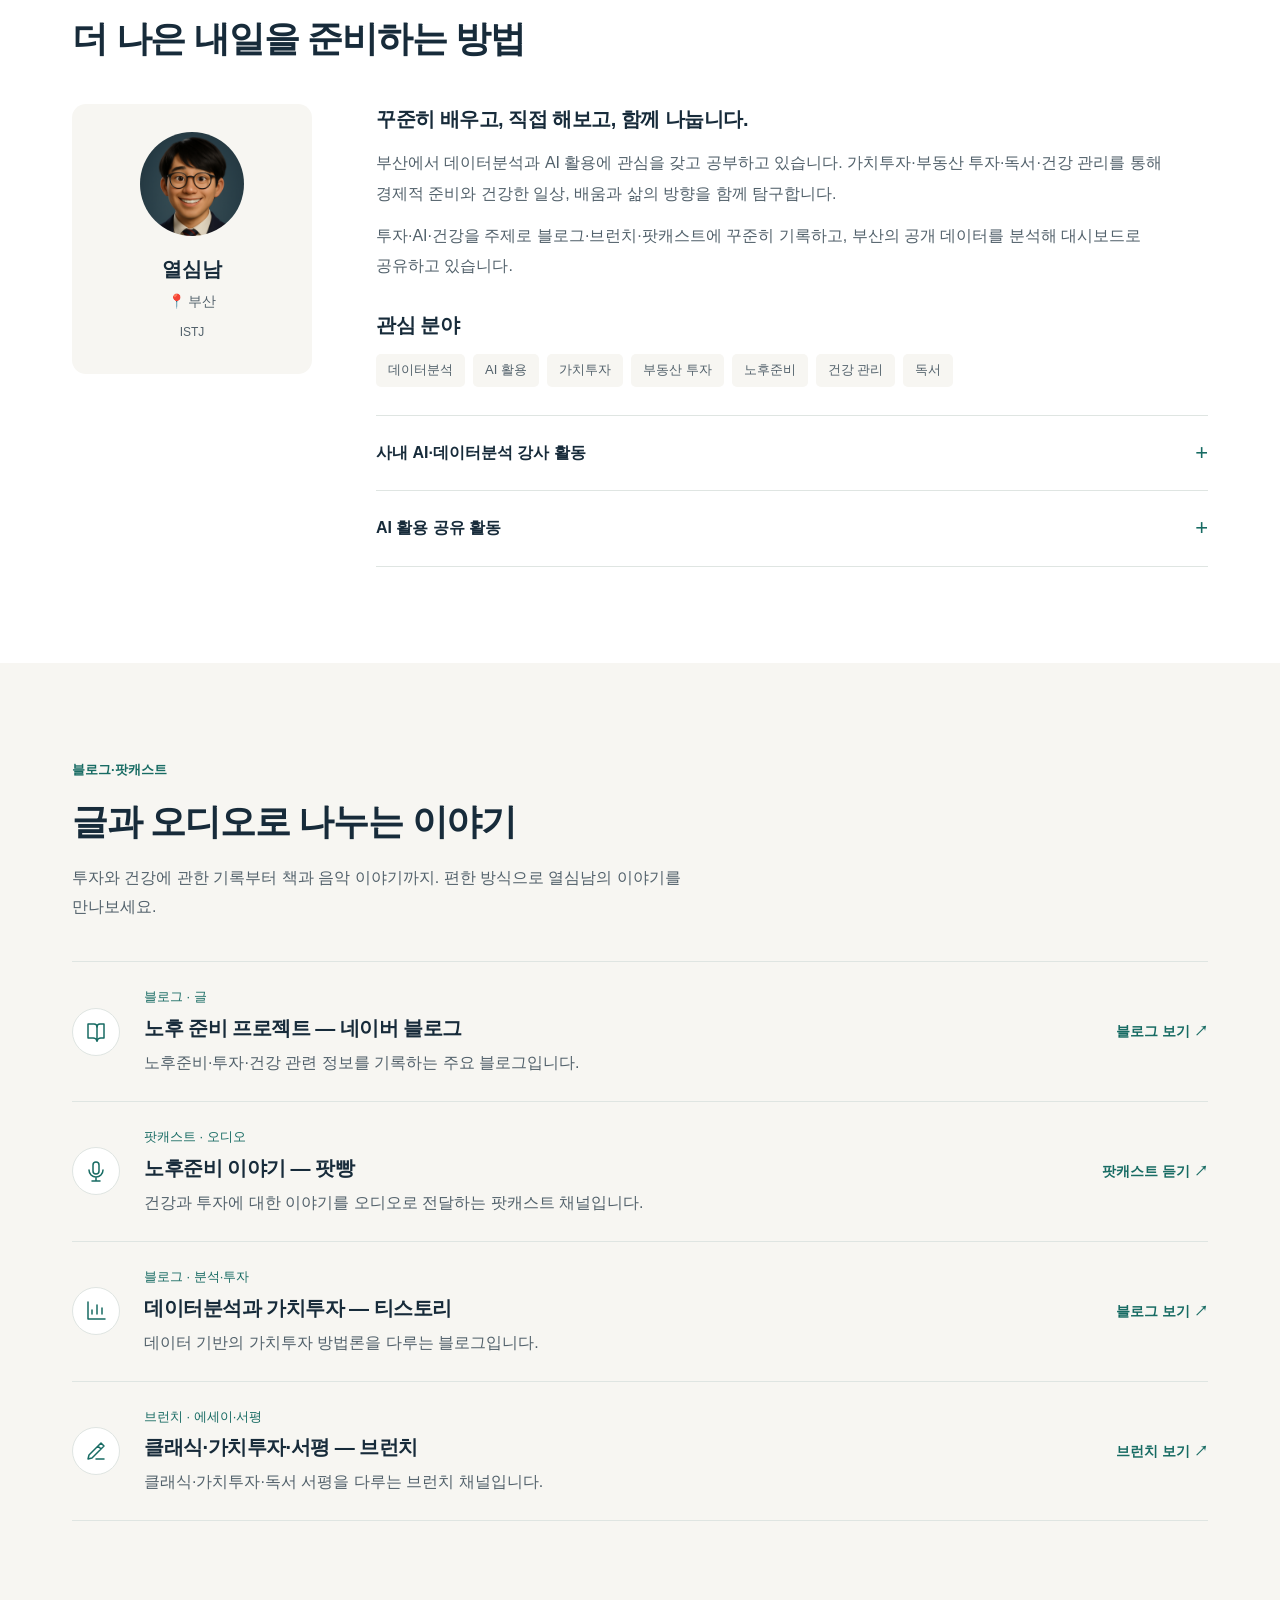
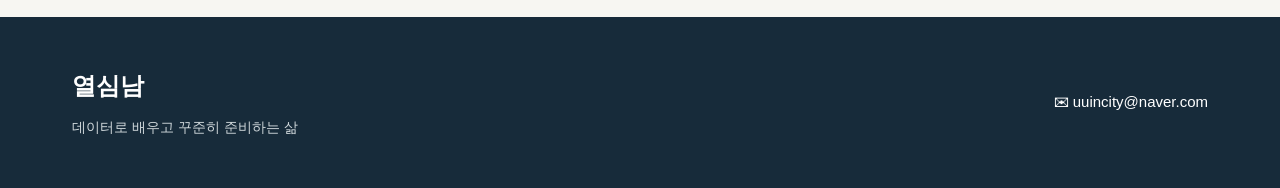
==== commit ffdae590: "디자인개선" ====
--- a/index.html
+++ b/index.html
@@ -26,7 +26,7 @@
 <header class="site-header" role="banner">
   <div class="nav-inner">
     <a class="nav-logo" href="#hero" aria-label="열심남 홈으로">
-      <span>열심남</span>의 노후 준비 프로젝트
+      <span>열심남<span class="brand-dot">.</span></span><small>노후 준비 프로젝트</small>
     </a>
 
     <!-- 데스크톱 메뉴 -->
@@ -34,8 +34,8 @@
       <ul class="nav-links">
         <li><a href="#datalab">데이터랩</a></li>
         <li><a href="#analysis">분석자료</a></li>
+        <li><a href="#about">소개</a></li>
         <li><a href="#channels">블로그·팟캐스트</a></li>
-        <li><a href="#about">소개</a></li>
       </ul>
     </nav>
 
@@ -65,8 +65,8 @@
   <ul>
     <li><a href="#datalab">데이터랩</a></li>
     <li><a href="#analysis">분석자료</a></li>
+    <li><a href="#about">소개</a></li>
     <li><a href="#channels">블로그·팟캐스트</a></li>
-    <li><a href="#about">소개</a></li>
   </ul>
 </div>
 
@@ -84,30 +84,31 @@
       <div class="hero-text">
         <span class="hero-brand">열심남의 노후 준비 프로젝트</span>
         <!-- 사이트 유일한 h1 -->
-        <h1 class="hero-h1">데이터로 이해하고,<br>꾸준히 준비하는 삶</h1>
+        <h1 class="hero-h1">데이터로 배우고,<br>내일을 준비하는<br><span>열심남</span>입니다.</h1>
         <p class="hero-body">
-          부산에 사는 열심남입니다. 데이터와 AI로 투자와 일상을 탐구하고,
-          경제적 준비·건강·삶의 방향에 대한 배움을 기록합니다.
+          부산의 데이터를 살펴보고, 투자와 건강을 공부합니다.<br>
+          더 나은 노후를 위해 직접 만들고 기록한 것들을 나눕니다.
         </p>
         <div class="hero-actions">
           <a class="btn btn-primary" href="#datalab">
-            부산 데이터랩 둘러보기
+            직접 만든 데이터랩 보기
             <svg width="16" height="16" viewBox="0 0 24 24" fill="none"
                  stroke="currentColor" stroke-width="2.5" aria-hidden="true">
               <line x1="5" y1="12" x2="19" y2="12"/>
               <polyline points="12,5 19,12 12,19"/>
             </svg>
           </a>
-          <a class="btn btn-secondary" href="#channels">글과 팟캐스트 만나기</a>
+          <a class="btn btn-secondary" href="#about">열심남 소개 <span aria-hidden="true">↗</span></a>
         </div>
       </div>
-      <div class="hero-profile-wrap">
+      <figure class="hero-profile-wrap">
         <img class="hero-img"
              src="프로필픽사.png"
-             alt="열심남 프로필 사진"
-             width="200" height="200"
+             alt="열심남을 표현한 프로필 일러스트"
+             width="1024" height="1536"
              fetchpriority="high">
-      </div>
+        <figcaption><span>배우고, 만들고, 기록하는 사람</span><strong>부산에서, 열심남</strong></figcaption>
+      </figure>
     </div>
   </section>
 
@@ -115,10 +116,9 @@
   <section class="datalab section" id="datalab" aria-labelledby="datalab-h2">
     <div class="container">
       <span class="section-tag">부산 데이터랩</span>
-      <h2 class="section-title" id="datalab-h2">직접 탐색하는 부산 데이터</h2>
+      <h2 class="section-title" id="datalab-h2">궁금한 일상, 데이터로 들여다보기</h2>
       <p class="section-desc">
-        부산의 아파트·학교·지하철 및 스타벅스 상권 데이터를 인터랙티브 대시보드로 공개합니다.
-        궁금한 지역과 주제를 직접 살펴보세요.
+        부산의 아파트부터 스타벅스 상권까지.<br>직접 만든 네 가지 데이터랩에서 관심 있는 지역을 살펴보세요.
       </p>
 
       <div class="datalab-grid">
@@ -136,17 +136,12 @@
             <p class="datalab-desc">
               부산 아파트 실거래가와 지역별 가격 흐름을 탐색합니다.
             </p>
-            <ul class="datalab-features">
-              <li>구·동별 실거래가 조회</li>
-              <li>기간별 가격 추이 확인</li>
-              <li>지도 기반 시각화 탐색</li>
-            </ul>
             <a class="datalab-link"
                href="https://busanapt.streamlit.app/"
                target="_blank"
                rel="noopener noreferrer"
                aria-label="부산 아파트 데이터랩 대시보드 열기 (새 탭)">
-              대시보드 열기 ↗
+              데이터랩 열기 ↗
             </a>
           </div>
         </article>
@@ -164,17 +159,12 @@
             <p class="datalab-desc">
               부산 학교와 지역별 교육 관련 데이터를 탐색합니다.
             </p>
-            <ul class="datalab-features">
-              <li>구별 학교 분포 확인</li>
-              <li>학교급(초·중·고)별 현황</li>
-              <li>지도 기반 위치 탐색</li>
-            </ul>
             <a class="datalab-link"
                href="https://busanschool.streamlit.app/"
                target="_blank"
                rel="noopener noreferrer"
                aria-label="부산 학교·학군 데이터랩 대시보드 열기 (새 탭)">
-              대시보드 열기 ↗
+              데이터랩 열기 ↗
             </a>
           </div>
         </article>
@@ -192,17 +182,12 @@
             <p class="datalab-desc">
               역별 승하차와 시간대별 이용 패턴을 탐색합니다.
             </p>
-            <ul class="datalab-features">
-              <li>노선별 역 현황 조회</li>
-              <li>시간대별 이용 패턴 확인</li>
-              <li>역별 승하차 비교</li>
-            </ul>
             <a class="datalab-link"
                href="https://busansubway.streamlit.app/"
                target="_blank"
                rel="noopener noreferrer"
                aria-label="부산 지하철 데이터랩 대시보드 열기 (새 탭)">
-              대시보드 열기 ↗
+              데이터랩 열기 ↗
             </a>
           </div>
         </article>
@@ -220,17 +205,12 @@
             <p class="datalab-desc">
               스타벅스 매장 분포와 지역별 상권 입지 특성을 분석합니다.
             </p>
-            <ul class="datalab-features">
-              <li>지역별 매장 분포 현황</li>
-              <li>상권 및 매장 입지 특성 분석</li>
-              <li>지도 기반 인터랙티브 시각화</li>
-            </ul>
             <a class="datalab-link"
                href="https://starbuckskorea.streamlit.app/"
                target="_blank"
                rel="noopener noreferrer"
                aria-label="스타벅스 상권분석 보드 대시보드 열기 (새 탭)">
-              대시보드 열기 ↗
+              데이터랩 열기 ↗
             </a>
           </div>
         </article>
@@ -243,7 +223,7 @@
   <section class="analysis section" id="analysis" aria-labelledby="analysis-h2">
     <div class="container">
       <span class="section-tag">분석자료</span>
-      <h2 class="section-title" id="analysis-h2">탐구하고 기록한 분석자료</h2>
+      <h2 class="section-title" id="analysis-h2">공부한 것을, 나눌 수 있는 기록으로</h2>
       <p class="section-desc">
         가치투자·AI·노후준비·건강 주제로 직접 작성한 인터랙티브 분석과 인포그래픽입니다.
         자료별 기준 시점과 출처를 확인하고 참고하세요.
@@ -270,8 +250,27 @@
         해당 주제의 자료가 아직 없습니다.
       </p>
 
-      <!-- 자료 카드 목록 (order: 가치투자 → AI → 노후준비 → 건강 → 부동산) -->
+      <!-- 추천 자료 → 가치투자 → AI → 건강 → 부동산 순서 -->
       <div class="analysis-grid">
+        <article class="analysis-card analysis-featured fade-in" data-topic="retire">
+          <p class="featured-label">처음 오셨다면 이 글부터</p>
+          <div class="card-meta">
+            <span class="tag">노후준비</span>
+            <span class="tag-format">인포그래픽</span>
+          </div>
+          <h3 class="analysis-title">
+            <a href="Infg_Rtrmnt_Prep.html">
+              결정적 10년: 50대 미래 설계
+            </a>
+          </h3><span class="featured-arrow" aria-hidden="true">↗</span>
+          <p class="analysis-desc">
+            100세 시대 은퇴 준비의 핵심을 데이터 인포그래픽으로 정리합니다.
+            기대수명과 자산 관리 전략을 시각적으로 살펴볼 수 있습니다.
+          </p>
+          <div class="analysis-footer">
+            <span class="analysis-date">기준 시점 미확인</span>
+          </div>
+        </article>
 
         <!-- 52주 신저가 (2025.08 기준 월 확인됨) -->
         <article class="analysis-card fade-in" data-topic="invest">
@@ -353,25 +352,7 @@
           </div>
         </article>
 
-        <!-- 50대 미래 설계 -->
-        <article class="analysis-card fade-in" data-topic="retire">
-          <div class="card-meta">
-            <span class="tag">노후준비</span>
-            <span class="tag-format">인포그래픽</span>
-          </div>
-          <h3 class="analysis-title">
-            <a href="Infg_Rtrmnt_Prep.html">
-              결정적 10년: 50대 미래 설계
-            </a>
-          </h3>
-          <p class="analysis-desc">
-            100세 시대 은퇴 준비의 핵심을 데이터 인포그래픽으로 정리합니다.
-            기대수명과 자산 관리 전략을 시각적으로 살펴볼 수 있습니다.
-          </p>
-          <div class="analysis-footer">
-            <span class="analysis-date">기준 시점 미확인</span>
-          </div>
-        </article>
+
 
         <!-- 그릭요거트 -->
         <article class="analysis-card fade-in" data-topic="health">
@@ -417,94 +398,18 @@
     </div>
   </section>
 
-  <!-- ④ 블로그·팟캐스트 -->
-  <section class="channels section" id="channels" aria-labelledby="channels-h2">
-    <div class="container">
-      <span class="section-tag">블로그·팟캐스트</span>
-      <h2 class="section-title" id="channels-h2">글과 오디오로 나누는 이야기</h2>
-      <p class="section-desc">
-        네이버 블로그와 팟캐스트가 주로 업데이트됩니다.
-        티스토리와 브런치에서는 다른 주제의 글을 만날 수 있습니다.
-      </p>
-
-      <div class="channels-grid">
-
-        <div class="channel-card fade-in">
-          <div class="channel-icon" aria-hidden="true">📝</div>
-          <p class="channel-type">블로그 · 글</p>
-          <h3 class="channel-name">노후 준비 프로젝트 — 네이버 블로그</h3>
-          <p class="channel-desc">
-            노후준비·투자·건강 관련 정보를 기록하는 주요 블로그입니다.
-          </p>
-          <a class="channel-link"
-             href="https://blog.naver.com/uuincity"
-             target="_blank" rel="noopener noreferrer"
-             aria-label="네이버 블로그 열기 (새 탭)">
-            블로그 보기 ↗
-          </a>
-        </div>
-
-        <div class="channel-card fade-in">
-          <div class="channel-icon" aria-hidden="true">🎙️</div>
-          <p class="channel-type">팟캐스트 · 오디오</p>
-          <h3 class="channel-name">노후준비 이야기 — 팟빵</h3>
-          <p class="channel-desc">
-            건강과 투자에 대한 이야기를 오디오로 전달하는 팟캐스트 채널입니다.
-          </p>
-          <a class="channel-link"
-             href="https://www.podbbang.com/channels/1792927"
-             target="_blank" rel="noopener noreferrer"
-             aria-label="팟빵 팟캐스트 채널 열기 (새 탭)">
-            팟캐스트 듣기 ↗
-          </a>
-        </div>
-
-        <div class="channel-card fade-in">
-          <div class="channel-icon" aria-hidden="true">📊</div>
-          <p class="channel-type">블로그 · 분석·투자</p>
-          <h3 class="channel-name">데이터분석과 가치투자 — 티스토리</h3>
-          <p class="channel-desc">
-            데이터 기반의 가치투자 방법론을 다루는 블로그입니다.
-          </p>
-          <a class="channel-link"
-             href="https://uincity.tistory.com/"
-             target="_blank" rel="noopener noreferrer"
-             aria-label="티스토리 블로그 열기 (새 탭)">
-            블로그 보기 ↗
-          </a>
-        </div>
-
-        <div class="channel-card fade-in">
-          <div class="channel-icon" aria-hidden="true">✍️</div>
-          <p class="channel-type">브런치 · 에세이·서평</p>
-          <h3 class="channel-name">클래식·가치투자·서평 — 브런치</h3>
-          <p class="channel-desc">
-            클래식·가치투자·독서 서평을 다루는 브런치 채널입니다.
-          </p>
-          <a class="channel-link"
-             href="https://brunch.co.kr/@uincity"
-             target="_blank" rel="noopener noreferrer"
-             aria-label="브런치 채널 열기 (새 탭)">
-            브런치 보기 ↗
-          </a>
-        </div>
-
-      </div>
-    </div>
-  </section>
-
-  <!-- ⑤ 소개와 활동 -->
+  <!-- ④ 소개와 활동 -->
   <section class="about section" id="about" aria-labelledby="about-h2">
     <div class="container">
       <span class="section-tag">소개</span>
-      <h2 class="section-title" id="about-h2">열심남 소개와 활동</h2>
+      <h2 class="section-title" id="about-h2">더 나은 내일을 준비하는 방법</h2>
 
       <div class="about-inner">
         <!-- 프로필 -->
         <div class="about-profile">
           <img class="about-img"
                src="프로필픽사.png"
-               alt="열심남 프로필 사진"
+               alt="열심남을 표현한 프로필 일러스트"
                width="130" height="130" loading="lazy">
           <p class="about-name">열심남</p>
           <p class="about-loc">📍 부산</p>
@@ -513,7 +418,7 @@
 
         <!-- 소개 텍스트 -->
         <div class="about-text">
-          <h3>어떤 사람인가요?</h3>
+          <h3>꾸준히 배우고, 직접 해보고, 함께 나눕니다.</h3>
           <p>
             부산에서 데이터분석과 AI 활용에 관심을 갖고 공부하고 있습니다.
             가치투자·부동산 투자·독서·건강 관리를 통해 경제적 준비와
@@ -570,6 +475,83 @@
     </div>
   </section>
 
+  <!-- ⑤ 블로그·팟캐스트 -->
+  <section class="channels section" id="channels" aria-labelledby="channels-h2">
+    <div class="container">
+      <span class="section-tag">블로그·팟캐스트</span>
+      <h2 class="section-title" id="channels-h2">글과 오디오로 나누는 이야기</h2>
+      <p class="section-desc">
+        투자와 건강에 관한 기록부터 책과 음악 이야기까지.
+        편한 방식으로 열심남의 이야기를 만나보세요.
+      </p>
+
+      <div class="channels-grid">
+
+        <div class="channel-card fade-in">
+          <div class="channel-icon" aria-hidden="true"><svg width="24" height="24" viewBox="0 0 24 24" fill="none" stroke="currentColor" stroke-width="1.5" stroke-linecap="round" stroke-linejoin="round"><path d="M4 4h6a3 3 0 0 1 3 3v14a4 4 0 0 0-4-3H4z"/><path d="M13 7a3 3 0 0 1 3-3h4v14h-3a4 4 0 0 0-4 3"/></svg></div>
+          <p class="channel-type">블로그 · 글</p>
+          <h3 class="channel-name">노후 준비 프로젝트 — 네이버 블로그</h3>
+          <p class="channel-desc">
+            노후준비·투자·건강 관련 정보를 기록하는 주요 블로그입니다.
+          </p>
+          <a class="channel-link"
+             href="https://blog.naver.com/uuincity"
+             target="_blank" rel="noopener noreferrer"
+             aria-label="네이버 블로그 열기 (새 탭)">
+            블로그 보기 ↗
+          </a>
+        </div>
+
+        <div class="channel-card fade-in">
+          <div class="channel-icon" aria-hidden="true"><svg width="24" height="24" viewBox="0 0 24 24" fill="none" stroke="currentColor" stroke-width="1.5" stroke-linecap="round" stroke-linejoin="round"><rect x="9" y="3" width="6" height="12" rx="3"/><path d="M5 11a7 7 0 0 0 14 0M12 18v4M8 22h8"/></svg></div>
+          <p class="channel-type">팟캐스트 · 오디오</p>
+          <h3 class="channel-name">노후준비 이야기 — 팟빵</h3>
+          <p class="channel-desc">
+            건강과 투자에 대한 이야기를 오디오로 전달하는 팟캐스트 채널입니다.
+          </p>
+          <a class="channel-link"
+             href="https://www.podbbang.com/channels/1792927"
+             target="_blank" rel="noopener noreferrer"
+             aria-label="팟빵 팟캐스트 채널 열기 (새 탭)">
+            팟캐스트 듣기 ↗
+          </a>
+        </div>
+
+        <div class="channel-card fade-in">
+          <div class="channel-icon" aria-hidden="true"><svg width="24" height="24" viewBox="0 0 24 24" fill="none" stroke="currentColor" stroke-width="1.5" stroke-linecap="round" stroke-linejoin="round"><path d="M4 3v17h17M8 15v-4M13 15V6M18 15V9"/></svg></div>
+          <p class="channel-type">블로그 · 분석·투자</p>
+          <h3 class="channel-name">데이터분석과 가치투자 — 티스토리</h3>
+          <p class="channel-desc">
+            데이터 기반의 가치투자 방법론을 다루는 블로그입니다.
+          </p>
+          <a class="channel-link"
+             href="https://uincity.tistory.com/"
+             target="_blank" rel="noopener noreferrer"
+             aria-label="티스토리 블로그 열기 (새 탭)">
+            블로그 보기 ↗
+          </a>
+        </div>
+
+        <div class="channel-card fade-in">
+          <div class="channel-icon" aria-hidden="true"><svg width="24" height="24" viewBox="0 0 24 24" fill="none" stroke="currentColor" stroke-width="1.5" stroke-linecap="round" stroke-linejoin="round"><path d="m4 20 4-1L20 7l-3-3L5 16zM14 7l3 3M12 20h8"/></svg></div>
+          <p class="channel-type">브런치 · 에세이·서평</p>
+          <h3 class="channel-name">클래식·가치투자·서평 — 브런치</h3>
+          <p class="channel-desc">
+            클래식·가치투자·독서 서평을 다루는 브런치 채널입니다.
+          </p>
+          <a class="channel-link"
+             href="https://brunch.co.kr/@uincity"
+             target="_blank" rel="noopener noreferrer"
+             aria-label="브런치 채널 열기 (새 탭)">
+            브런치 보기 ↗
+          </a>
+        </div>
+
+      </div>
+    </div>
+  </section>
+
+
 </main>
 
 <!-- ===== 푸터 ===== -->
@@ -591,4 +573,4 @@
 <!-- 스크립트 -->
 <script src="assets/js/main.js"></script>
 </body>
-</html>
+</html>
--- a/assets/css/main.css
+++ b/assets/css/main.css
@@ -13,9 +13,9 @@
   --color-accent-dark: #0f4f49;
   --color-accent-light:#E5F5F3;
   --color-border:      #DFE5E2;
-  --max-w:    1120px;
+  --max-w:    1200px;
   --pad-x:    32px;
-  --nav-h:    64px;
+  --nav-h:    80px;
   --radius:   14px;
   --font: -apple-system,"Apple SD Gothic Neo","Malgun Gothic","맑은 고딕","Noto Sans KR",sans-serif;
   --t: 0.18s ease;
@@ -28,7 +28,7 @@
   html{scroll-behavior:auto}
   *,*::before,*::after{animation-duration:.01ms!important;transition-duration:.01ms!important}
 }
-body{font-family:var(--font);font-size:17px;line-height:1.75;color:var(--color-text);background:var(--color-bg);-webkit-font-smoothing:antialiased;overflow-x:hidden}
+body{font-family:var(--font);font-size:17px;line-height:1.75;color:var(--color-text);background:var(--color-bg);-webkit-font-smoothing:antialiased}
 img{max-width:100%;height:auto;display:block}
 a{color:var(--color-accent)}
 a:hover{color:var(--color-accent-dark)}
@@ -46,8 +46,9 @@
 /* ---- 5. 네비게이션 ---- */
 .site-header{position:fixed;top:0;left:0;right:0;z-index:100;height:var(--nav-h);background:rgba(247,246,242,.96);backdrop-filter:blur(10px);-webkit-backdrop-filter:blur(10px);border-bottom:1px solid var(--color-border)}
 .nav-inner{display:flex;align-items:center;justify-content:space-between;height:var(--nav-h);max-width:var(--max-w);margin:0 auto;padding:0 var(--pad-x)}
-.nav-logo{font-size:15px;font-weight:700;color:var(--color-text);text-decoration:none;white-space:nowrap}
-.nav-logo:hover,.nav-logo span{color:var(--color-accent)}
+.nav-logo{display:flex;align-items:center;gap:16px;font-size:26px;font-weight:800;letter-spacing:-1px;color:var(--color-text);text-decoration:none;white-space:nowrap}
+.nav-logo small{font-size:12px;font-weight:500;letter-spacing:0;color:var(--color-text-sec);border-left:1px solid var(--color-border);padding-left:16px}
+.nav-logo:hover,.nav-logo .brand-dot{color:var(--color-accent)}
 .nav-links{display:flex;align-items:center;gap:4px;list-style:none}
 .nav-links a{display:block;padding:8px 12px;font-size:15px;font-weight:500;color:var(--color-text-sec);text-decoration:none;border-radius:7px;transition:color var(--t),background var(--t)}
 .nav-links a:hover,.nav-links a.nav-active{color:var(--color-accent);background:var(--color-accent-light)}
@@ -63,130 +64,161 @@
 
 /* ---- 6. 반응형 ---- */
 @media(max-width:767px){
-  :root{--pad-x:20px}
+  :root{--pad-x:20px;--nav-h:68px}
   .nav-toggle{display:flex;align-items:center}
   .nav-links{display:none}
 }
 
 /* ---- 7. 메인 공통 ---- */
 main{padding-top:var(--nav-h)}
-.section{padding:80px 0}
-.section-tag{display:inline-block;font-size:12px;font-weight:700;color:var(--color-accent);letter-spacing:.5px;text-transform:uppercase;margin-bottom:10px}
-.section-title{font-size:clamp(22px,4vw,32px);font-weight:800;color:var(--color-text);line-height:1.3;margin-bottom:14px;word-break:keep-all;overflow-wrap:break-word}
-.section-desc{font-size:16px;color:var(--color-text-sec);line-height:1.75;max-width:600px;word-break:keep-all}
-
-/* 버튼 공통 */
-.btn{display:inline-flex;align-items:center;gap:6px;padding:13px 22px;font-size:15px;font-weight:600;border-radius:9px;text-decoration:none;cursor:pointer;border:2px solid transparent;transition:background var(--t),color var(--t),border-color var(--t);min-height:44px;font-family:var(--font);white-space:nowrap;line-height:1}
-.btn-primary{background:var(--color-accent);color:#fff;border-color:var(--color-accent)}
-.btn-primary:hover{background:var(--color-accent-dark);border-color:var(--color-accent-dark);color:#fff}
-.btn-secondary{background:transparent;color:var(--color-accent);border-color:var(--color-accent)}
-.btn-secondary:hover{background:var(--color-accent-light);color:var(--color-accent-dark)}
+.section{padding:96px 0}
+.section-tag{display:block;font-size:13px;font-weight:700;color:var(--color-accent);margin-bottom:16px}
+.section-title{font-size:clamp(28px,3vw,36px);font-weight:800;line-height:1.4;letter-spacing:-1.2px;margin-bottom:16px;word-break:keep-all;overflow-wrap:anywhere}
+.section-desc{font-size:16px;color:var(--color-text-sec);line-height:1.8;max-width:660px;word-break:keep-all}
+.btn{display:inline-flex;align-items:center;justify-content:center;gap:12px;padding:15px 22px;font-size:15px;font-weight:700;border-radius:8px;text-decoration:none;min-height:48px;line-height:1.5;transition:background var(--t),color var(--t)}
+.btn-primary{background:var(--color-accent);color:#fff}
+.btn-primary:hover{background:var(--color-accent-dark);color:#fff}
+.btn-secondary{color:var(--color-text);padding-left:8px;padding-right:8px}
+.btn-secondary:hover{color:var(--color-accent);text-decoration:underline}
 
 /* ---- 8. 히어로 ---- */
-.hero{padding:64px 0 56px;background:var(--color-bg)}
-.hero-inner{display:grid;grid-template-columns:1fr 220px;gap:48px;align-items:center;max-width:var(--max-w);margin:0 auto;padding:0 var(--pad-x)}
-.hero-brand{display:inline-block;font-size:12px;font-weight:700;color:var(--color-accent);letter-spacing:.3px;margin-bottom:16px}
-.hero-h1{font-size:clamp(26px,4.5vw,44px);font-weight:800;color:var(--color-text);line-height:1.25;letter-spacing:-.5px;margin-bottom:16px;word-break:keep-all;overflow-wrap:break-word}
-.hero-body{font-size:17px;color:var(--color-text-sec);line-height:1.8;max-width:520px;margin-bottom:30px;word-break:keep-all}
-.hero-actions{display:flex;flex-wrap:wrap;gap:12px}
-.hero-img{width:200px;height:200px;border-radius:50%;object-fit:cover;object-position:top center;border:3px solid var(--color-border)}
+.hero{padding:64px 0 72px}
+.hero-inner{display:grid;grid-template-columns:1.4fr 1fr;gap:64px;align-items:center;max-width:var(--max-w);margin:auto;padding:0 var(--pad-x)}
+.hero-brand{display:inline-flex;align-items:center;gap:10px;font-size:13px;font-weight:700;color:var(--color-accent);margin-bottom:24px}
+.hero-brand::before{content:"";width:24px;height:2px;background:currentColor}
+.hero-h1{font-size:clamp(36px,4.3vw,60px);font-weight:800;line-height:1.25;letter-spacing:-2px;margin-bottom:24px;word-break:keep-all;overflow-wrap:anywhere}
+.hero-h1 span{color:var(--color-accent)}
+.hero-body{font-size:16px;color:var(--color-text-sec);line-height:1.9;margin-bottom:30px;word-break:keep-all}
+.hero-actions{display:flex;flex-wrap:wrap;align-items:center;gap:16px}
+.hero-profile-wrap{width:100%;max-width:360px;justify-self:end;background:#eaece6;padding:14px 14px 0;border-radius:120px 120px 16px 16px}
+.hero-img{width:100%;height:330px;object-fit:cover;object-position:center 20%;border-radius:108px 108px 8px 8px}
+.hero-profile-wrap figcaption{padding:18px 8px 22px;text-align:center}
+.hero-profile-wrap figcaption span{display:block;font-size:12px;color:var(--color-text-sec);margin-bottom:3px}
+.hero-profile-wrap figcaption strong{font-size:17px;letter-spacing:-.5px}
+
+/* ---- 9. 데이터랩: 이미지와 질문 중심 ---- */
+.datalab{background:var(--color-surface);border-top:1px solid var(--color-border)}
+.datalab-grid{display:grid;grid-template-columns:repeat(2,minmax(0,1fr));gap:24px;margin-top:40px}
+.datalab-card{display:grid;grid-template-columns:34% minmax(0,1fr);background:var(--color-surface);border:1px solid var(--color-border);border-radius:14px;overflow:hidden;transition:border-color var(--t),box-shadow var(--t)}
+.datalab-card:hover{border-color:var(--color-accent);box-shadow:0 8px 24px rgba(23,43,58,.06)}
+.datalab-thumb{background:var(--color-bg);display:flex;align-items:center;justify-content:center;padding:12px}
+.datalab-thumb img{width:100%;height:auto;object-fit:contain}
+.datalab-body{padding:26px 24px;display:flex;flex-direction:column;align-items:flex-start}
+.datalab-question{font-size:14px;font-weight:600;color:var(--color-accent);margin-bottom:10px;word-break:keep-all;line-height:1.6}
+.datalab-title{font-size:20px;font-weight:700;line-height:1.45;letter-spacing:-.6px;margin-bottom:10px;word-break:keep-all}
+.datalab-desc{font-size:16px;color:var(--color-text-sec);line-height:1.7;word-break:keep-all;margin-bottom:16px;flex:1}
+.datalab-link{display:inline-flex;align-items:center;min-height:44px;font-size:14px;font-weight:700;text-decoration:none}
+.datalab-link:hover{text-decoration:underline}
+
+/* ---- 10. 분석자료: 대표 자료와 편집형 목록 ---- */
+.filter-bar{display:flex;flex-wrap:wrap;gap:8px;margin:32px 0}
+.filter-btn{padding:8px 16px;font-size:14px;font-weight:500;background:transparent;color:var(--color-text-sec);border:1px solid var(--color-border);border-radius:24px;cursor:pointer;min-height:44px;font-family:var(--font);transition:background var(--t),color var(--t);display:inline-flex;align-items:center;gap:4px}
+.filter-btn:hover{border-color:var(--color-accent);color:var(--color-accent)}
+.filter-btn[aria-pressed="true"]{background:var(--color-text);border-color:var(--color-text);color:#fff}
+.no-results{display:none;text-align:center;padding:48px 20px;color:var(--color-text-sec)}
+.no-results.is-visible{display:block}
+.analysis-grid{display:grid;grid-template-columns:repeat(2,minmax(0,1fr));column-gap:40px}
+.analysis-card{padding:28px 0;border-bottom:1px solid var(--color-border);display:flex;flex-direction:column;min-width:0}
+.analysis-card[hidden]{display:none}
+.card-meta{display:flex;flex-wrap:wrap;gap:10px;align-items:center;margin-bottom:12px}
+.tag{font-size:13px;font-weight:700;color:var(--color-accent)}
+.tag-format{font-size:13px;color:var(--color-text-sec)}
+.tag-format::before{content:"·";margin-right:10px}
+.analysis-title{font-size:21px;font-weight:700;line-height:1.5;letter-spacing:-.6px;word-break:keep-all;margin-bottom:12px}
+.analysis-title a{display:block;color:inherit;text-decoration:none}
+.analysis-title a:hover{color:var(--color-accent);text-decoration:underline;text-underline-offset:5px}
+.analysis-desc{font-size:16px;color:var(--color-text-sec);line-height:1.8;word-break:keep-all;flex:1;margin-bottom:20px}
+.analysis-footer{margin-top:auto}
+.analysis-date{font-size:13px;color:var(--color-text-sec)}
+.analysis-featured{grid-column:1/-1;position:relative;padding:36px 104px 36px 36px;margin:0 0 8px;border:1px solid #cfddd5;border-radius:14px;background:#e8eee7}
+.featured-label{font-size:14px;font-weight:700;color:var(--color-accent);margin-bottom:24px}
+.analysis-featured .analysis-title{font-size:clamp(24px,3vw,32px);margin-bottom:14px}
+.analysis-featured .analysis-desc{max-width:620px}
+.featured-arrow{position:absolute;right:36px;top:50%;font-size:40px;color:var(--color-accent);transform:translateY(-50%)}
+
+/* ---- 11. 소개 ---- */
+.about{background:var(--color-surface);border-top:1px solid var(--color-border)}
+.about-inner{display:grid;grid-template-columns:240px minmax(0,1fr);gap:64px;align-items:start;margin-top:40px}
+.about-profile{text-align:center;background:var(--color-bg);border-radius:14px;padding:28px 20px}
+.about-img{width:104px;height:104px;border-radius:50%;object-fit:cover;object-position:top center;margin:0 auto 16px}
+.about-name{font-size:20px;font-weight:700}
+.about-loc{font-size:14px;color:var(--color-text-sec);margin-top:2px}
+.about-mbti{display:inline-block;font-size:12px;color:var(--color-text-sec);margin-top:8px}
+.about-text h3{font-size:20px;line-height:1.5;letter-spacing:-.5px;margin:28px 0 14px;word-break:keep-all}
+.about-text h3:first-child{margin-top:0}
+.about-text p{font-size:16px;color:var(--color-text-sec);line-height:1.9;word-break:keep-all;margin-bottom:12px}
+.interests{display:flex;flex-wrap:wrap;gap:8px;list-style:none;margin-bottom:28px}
+.interests li{font-size:13px;background:var(--color-bg);padding:5px 12px;border-radius:5px;color:var(--color-text-sec)}
+.activity-details{border-top:1px solid var(--color-border)}
+.activity-details:last-child{border-bottom:1px solid var(--color-border)}
+.activity-details summary{padding:18px 0;cursor:pointer;font-size:16px;font-weight:600;list-style:none;display:flex;align-items:center;justify-content:space-between;gap:16px}
+.activity-details summary::-webkit-details-marker{display:none}
+.activity-details summary::after{content:"+";font-size:22px;font-weight:400;color:var(--color-accent)}
+.activity-details[open] summary::after{content:"−"}
+.activity-details-body{padding:0 0 20px;font-size:15px;color:var(--color-text-sec);line-height:1.8}
+.activity-details-body ul{padding-left:20px}
+
+/* ---- 12. 채널: 가벼운 링크 목록 ---- */
+.channels-grid{margin-top:40px;border-top:1px solid var(--color-border)}
+.channel-card{position:relative;display:grid;grid-template-columns:48px minmax(0,1fr) auto;column-gap:24px;align-items:center;padding:24px 0;border-bottom:1px solid var(--color-border)}
+.channel-icon{grid-column:1;grid-row:1/4;width:48px;height:48px;display:flex;align-items:center;justify-content:center;background:var(--color-surface);border:1px solid var(--color-border);border-radius:50%;color:var(--color-accent)}
+.channel-type{grid-column:2;font-size:13px;color:var(--color-accent);margin-bottom:4px}
+.channel-name{grid-column:2;font-size:20px;line-height:1.5;letter-spacing:-.5px;word-break:keep-all;margin-bottom:6px}
+.channel-desc{grid-column:2;font-size:16px;color:var(--color-text-sec);word-break:keep-all}
+.channel-link{grid-column:3;grid-row:1/4;display:inline-flex;align-items:center;min-height:44px;font-size:14px;font-weight:700;text-decoration:none}
+.channel-link:hover{text-decoration:underline}
+
+/* ---- 13. 푸터 ---- */
+.site-footer{background:var(--color-text);color:#d1d9dc;padding:48px 0}
+.footer-inner{max-width:var(--max-w);margin:auto;padding:0 var(--pad-x);display:flex;flex-wrap:wrap;gap:24px;justify-content:space-between;align-items:center}
+.footer-brand{font-size:24px;font-weight:700;color:#fff}
+.footer-brand small{display:block;font-size:14px;font-weight:400;color:#d1d9dc;margin-top:8px}
+.footer-contact a{display:inline-flex;align-items:center;min-height:44px;font-size:15px;color:#fff;text-decoration:none}
+.footer-contact a:hover{text-decoration:underline}
+
+/* ---- 반응형 편집 레이아웃 ---- */
+@media(max-width:1024px){
+  .hero-inner{gap:32px}
+  .hero-img{height:300px}
+  .datalab-card{grid-template-columns:1fr}
+  .datalab-thumb{height:160px;padding:16px}
+  .datalab-thumb img{width:auto;max-height:100%}
+  .about-inner{grid-template-columns:190px minmax(0,1fr);gap:40px}
+}
 @media(max-width:767px){
-  .hero{padding:44px 0 52px}
-  .hero-inner{grid-template-columns:1fr;gap:22px}
-  .hero-profile-wrap{order:-1}
-  .hero-img{width:80px;height:80px}
-  .hero-body{font-size:16px;margin-bottom:22px}
-  .btn{font-size:14px;padding:11px 18px}
-}
-
-/* ---- 9. 데이터랩 ---- */
-.datalab{background:var(--color-surface);padding:80px 0}
-.datalab-grid{display:grid;grid-template-columns:repeat(4,1fr);gap:20px;margin-top:40px}
-@media(max-width:1024px){.datalab-grid{grid-template-columns:repeat(2,1fr);gap:20px}}
-@media(max-width:600px){.datalab-grid{grid-template-columns:1fr;gap:20px}}
-.datalab-card{background:var(--color-bg);border:1px solid var(--color-border);border-radius:var(--radius);overflow:hidden;display:flex;flex-direction:column;transition:transform var(--t),box-shadow var(--t)}
-.datalab-card:hover{transform:translateY(-4px);box-shadow:0 10px 28px rgba(23,43,58,.10)}
-.datalab-thumb{width:100%;aspect-ratio:16/9;overflow:hidden;background:var(--color-accent-light);display:flex;align-items:center;justify-content:center}
-.datalab-thumb img,.datalab-thumb svg{width:100%;height:100%;object-fit:cover}
-.datalab-body{padding:20px;flex:1;display:flex;flex-direction:column}
-.datalab-question{font-size:11px;font-weight:700;color:var(--color-accent);letter-spacing:.2px;margin-bottom:6px;word-break:keep-all}
-.datalab-title{font-size:17px;font-weight:700;color:var(--color-text);margin-bottom:8px;line-height:1.35;word-break:keep-all}
-.datalab-desc{font-size:13px;color:var(--color-text-sec);line-height:1.65;margin-bottom:14px;word-break:keep-all}
-.datalab-features{list-style:none;flex:1;margin-bottom:18px}
-.datalab-features li{font-size:12px;color:var(--color-text-sec);padding:2px 0 2px 15px;position:relative;line-height:1.5}
-.datalab-features li::before{content:"·";position:absolute;left:4px;color:var(--color-accent);font-weight:900}
-.datalab-link{display:inline-flex;align-items:center;justify-content:center;gap:6px;font-size:14px;font-weight:700;color:#fff;background:var(--color-accent);padding:11px 18px;border-radius:8px;text-decoration:none;transition:background var(--t);min-height:44px}
-.datalab-link:hover{background:var(--color-accent-dark);color:#fff}
-
-/* ---- 10. 분석자료 ---- */
-.analysis{background:var(--color-bg);padding:80px 0}
-.filter-bar{display:flex;flex-wrap:wrap;gap:8px;margin-top:32px;margin-bottom:28px}
-.filter-btn{padding:8px 16px;font-size:14px;font-weight:500;background:var(--color-surface);color:var(--color-text-sec);border:1px solid var(--color-border);border-radius:20px;cursor:pointer;min-height:44px;font-family:var(--font);transition:background var(--t),color var(--t),border-color var(--t);display:inline-flex;align-items:center;gap:4px}
-.filter-btn:hover{border-color:var(--color-accent);color:var(--color-accent)}
-.filter-btn[aria-pressed="true"]{background:var(--color-accent);color:#fff;border-color:var(--color-accent)}
-.no-results{display:none;text-align:center;padding:48px 20px;color:var(--color-text-sec);font-size:15px}
-.no-results.is-visible{display:block}
-.analysis-grid{display:grid;grid-template-columns:repeat(3,1fr);gap:20px}
-@media(max-width:900px){.analysis-grid{grid-template-columns:repeat(2,1fr)}}
-@media(max-width:540px){.analysis-grid{grid-template-columns:1fr}}
-.analysis-card{background:var(--color-surface);border:1px solid var(--color-border);border-radius:var(--radius);padding:22px;display:flex;flex-direction:column;transition:transform var(--t),box-shadow var(--t)}
-.analysis-card:hover{transform:translateY(-3px);box-shadow:0 6px 20px rgba(23,43,58,.08)}
-.analysis-card[hidden]{display:none}
-.card-meta{display:flex;gap:6px;flex-wrap:wrap;margin-bottom:12px;align-items:center}
-.tag{display:inline-block;font-size:11px;font-weight:700;padding:3px 10px;border-radius:20px;background:var(--color-accent-light);color:var(--color-accent)}
-.tag-format{font-size:11px;padding:3px 10px;border-radius:20px;background:#EEEEED;color:var(--color-text-sec)}
-.analysis-title{font-size:16px;font-weight:700;color:var(--color-text);margin-bottom:8px;line-height:1.4;word-break:keep-all}
-.analysis-title a{color:inherit;text-decoration:none;display:block}
-.analysis-title a:hover{color:var(--color-accent);text-decoration:underline}
-.analysis-desc{font-size:13px;color:var(--color-text-sec);line-height:1.65;flex:1;margin-bottom:14px;word-break:keep-all}
-.analysis-footer{display:flex;align-items:center;justify-content:space-between;gap:8px;flex-wrap:wrap;margin-top:auto}
-.analysis-date{font-size:11px;color:var(--color-text-sec)}
-
-/* ---- 11. 채널 ---- */
-.channels{background:var(--color-surface);padding:80px 0}
-.channels-grid{display:grid;grid-template-columns:repeat(2,1fr);gap:20px;margin-top:40px}
-@media(max-width:600px){.channels-grid{grid-template-columns:1fr}}
-.channel-card{border:1px solid var(--color-border);border-radius:var(--radius);padding:24px;background:var(--color-bg);display:flex;flex-direction:column;gap:8px;transition:transform var(--t),box-shadow var(--t)}
-.channel-card:hover{transform:translateY(-3px);box-shadow:0 6px 20px rgba(23,43,58,.08)}
-.channel-icon{font-size:26px;line-height:1}
-.channel-name{font-size:15px;font-weight:700;color:var(--color-text);word-break:keep-all}
-.channel-type{font-size:12px;font-weight:600;color:var(--color-accent)}
-.channel-desc{font-size:13px;color:var(--color-text-sec);line-height:1.65;word-break:keep-all;flex:1}
-.channel-link{display:inline-flex;align-items:center;gap:4px;font-size:14px;font-weight:600;color:var(--color-accent);text-decoration:none;margin-top:4px;min-height:44px;padding-top:4px}
-.channel-link:hover{text-decoration:underline;color:var(--color-accent-dark)}
-
-/* ---- 12. 소개 ---- */
-.about{background:var(--color-bg);padding:80px 0}
-.about-inner{display:grid;grid-template-columns:190px 1fr;gap:52px;align-items:start}
-@media(max-width:767px){.about-inner{grid-template-columns:1fr;gap:28px}}
-.about-profile{text-align:center}
-.about-img{width:130px;height:130px;border-radius:50%;object-fit:cover;object-position:top center;border:3px solid var(--color-border);margin:0 auto 12px}
-.about-name{font-size:17px;font-weight:700;color:var(--color-text)}
-.about-loc{font-size:13px;color:var(--color-text-sec);margin-top:2px}
-.about-mbti{display:inline-block;font-size:11px;font-weight:700;background:var(--color-accent-light);color:var(--color-accent);padding:3px 10px;border-radius:12px;margin-top:8px}
-.about-text h3{font-size:16px;font-weight:700;color:var(--color-text);margin:24px 0 10px}
-.about-text h3:first-child{margin-top:0}
-.about-text p{font-size:15px;color:var(--color-text-sec);line-height:1.8;word-break:keep-all;margin-bottom:10px}
-.interests{display:flex;flex-wrap:wrap;gap:7px;list-style:none;margin-bottom:18px}
-.interests li{font-size:12px;background:var(--color-surface);border:1px solid var(--color-border);padding:4px 12px;border-radius:20px;color:var(--color-text-sec)}
-.activity-details{border:1px solid var(--color-border);border-radius:10px;overflow:hidden;margin-bottom:10px}
-.activity-details summary{padding:13px 18px;cursor:pointer;font-size:14px;font-weight:600;color:var(--color-text);background:var(--color-surface);list-style:none;display:flex;align-items:center;justify-content:space-between;gap:8px;user-select:none}
-.activity-details summary::-webkit-details-marker{display:none}
-.activity-details summary::after{content:"▾";font-size:12px;color:var(--color-text-sec);transition:transform var(--t);flex-shrink:0}
-.activity-details[open] summary::after{transform:rotate(180deg)}
-.activity-details-body{padding:14px 18px 18px;background:var(--color-bg);font-size:13px;color:var(--color-text-sec);line-height:1.75}
-.activity-details-body p{margin-bottom:8px;word-break:keep-all}
-.activity-details-body ul{padding-left:18px}
-.activity-details-body li{margin-bottom:4px}
-
-/* ---- 13. 푸터 ---- */
-.site-footer{background:var(--color-text);color:rgba(255,255,255,.65);padding:44px 0}
-.footer-inner{max-width:var(--max-w);margin:0 auto;padding:0 var(--pad-x);display:flex;flex-wrap:wrap;gap:20px;justify-content:space-between;align-items:center}
-@media(max-width:600px){.footer-inner{flex-direction:column;text-align:center;gap:14px}}
-.footer-brand{font-size:15px;font-weight:700;color:#fff}
-.footer-brand small{display:block;font-size:12px;font-weight:400;color:rgba(255,255,255,.45);margin-top:3px}
-.footer-contact a{display:inline-flex;align-items:center;gap:6px;font-size:14px;color:rgba(255,255,255,.8);text-decoration:none}
-.footer-contact a:hover{text-decoration:underline;color:#fff}
+  .section{padding:60px 0}
+  .hero{padding:36px 0 48px}
+  .hero-inner{grid-template-columns:1fr;gap:28px}
+  .hero-h1{font-size:clamp(34px,7vw,48px);letter-spacing:-1.5px}
+  .hero-brand{margin-bottom:20px}
+  .hero-body br{display:none}
+  .hero-actions{gap:12px}
+  .hero-profile-wrap{max-width:none;display:flex;align-items:center;gap:20px;padding:14px;border-radius:12px;justify-self:start}
+  .hero-img{width:76px;height:88px;border-radius:8px;object-position:center 15%}
+  .hero-profile-wrap figcaption{padding:0;text-align:left}
+  .analysis-grid{column-gap:24px}
+  .about-inner{grid-template-columns:1fr;gap:28px}
+  .about-profile{display:grid;grid-template-columns:72px 1fr;column-gap:20px;text-align:left;padding:20px}
+  .about-img{grid-row:1/4;width:72px;height:72px;margin:0}
+  .about-mbti{margin-top:0}
+  .channel-card{column-gap:16px}
+  .channel-link{grid-column:2;grid-row:4;justify-self:start;margin-top:8px}
+  .channel-icon{align-self:start;margin-top:4px}
+}
+@media(max-width:600px){
+  .nav-logo{gap:12px}
+  .nav-logo small{font-size:11px;padding-left:12px}
+  .datalab-grid,.analysis-grid{grid-template-columns:1fr}
+  .datalab-grid{gap:20px;margin-top:28px}
+  .datalab-thumb{height:168px}
+  .datalab-body{padding:24px}
+  .analysis-featured{padding:26px}
+  .featured-arrow{display:none}
+  .filter-bar{gap:6px}
+  .filter-btn{font-size:13px;padding:8px 12px}
+  .channel-name{font-size:18px}
+  .footer-inner{flex-direction:column;align-items:flex-start}
+}
 
 /* ---- 14. 페이드인 ---- */
 .fade-in{opacity:1;transform:none}
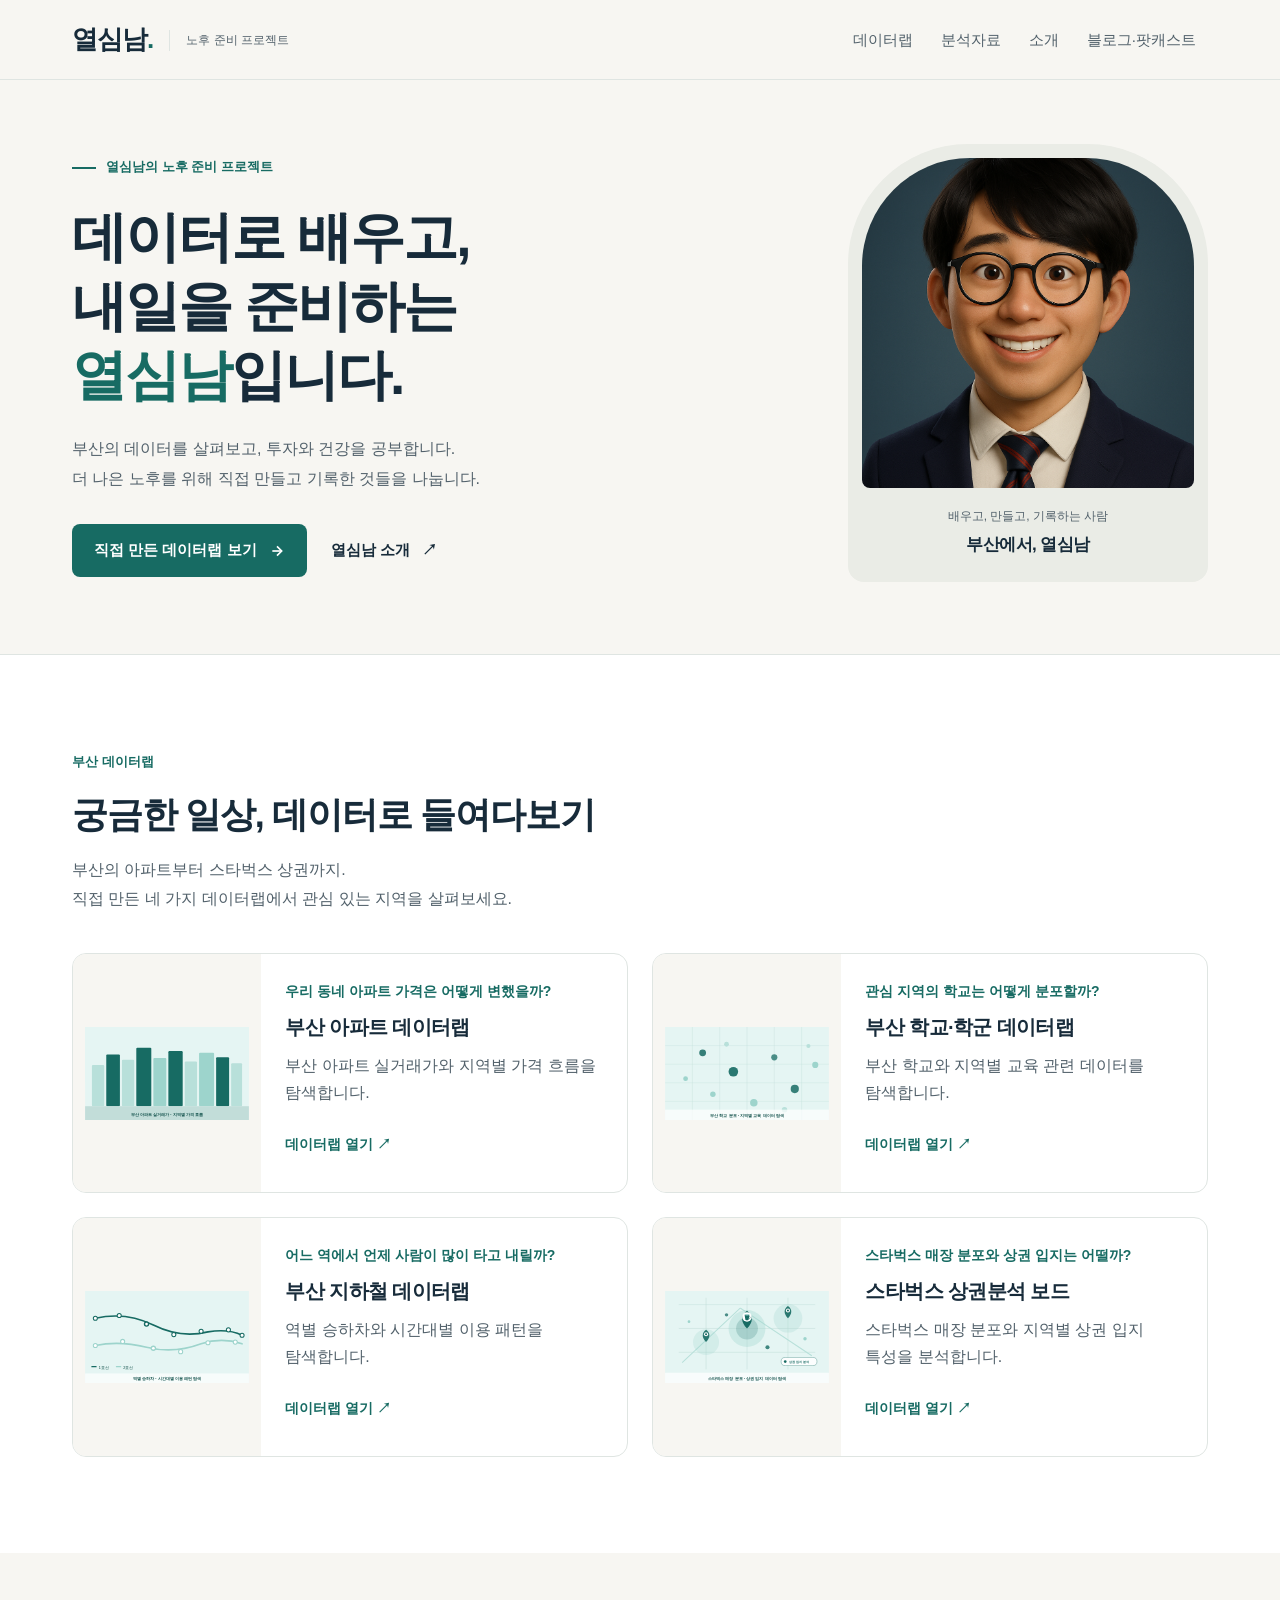
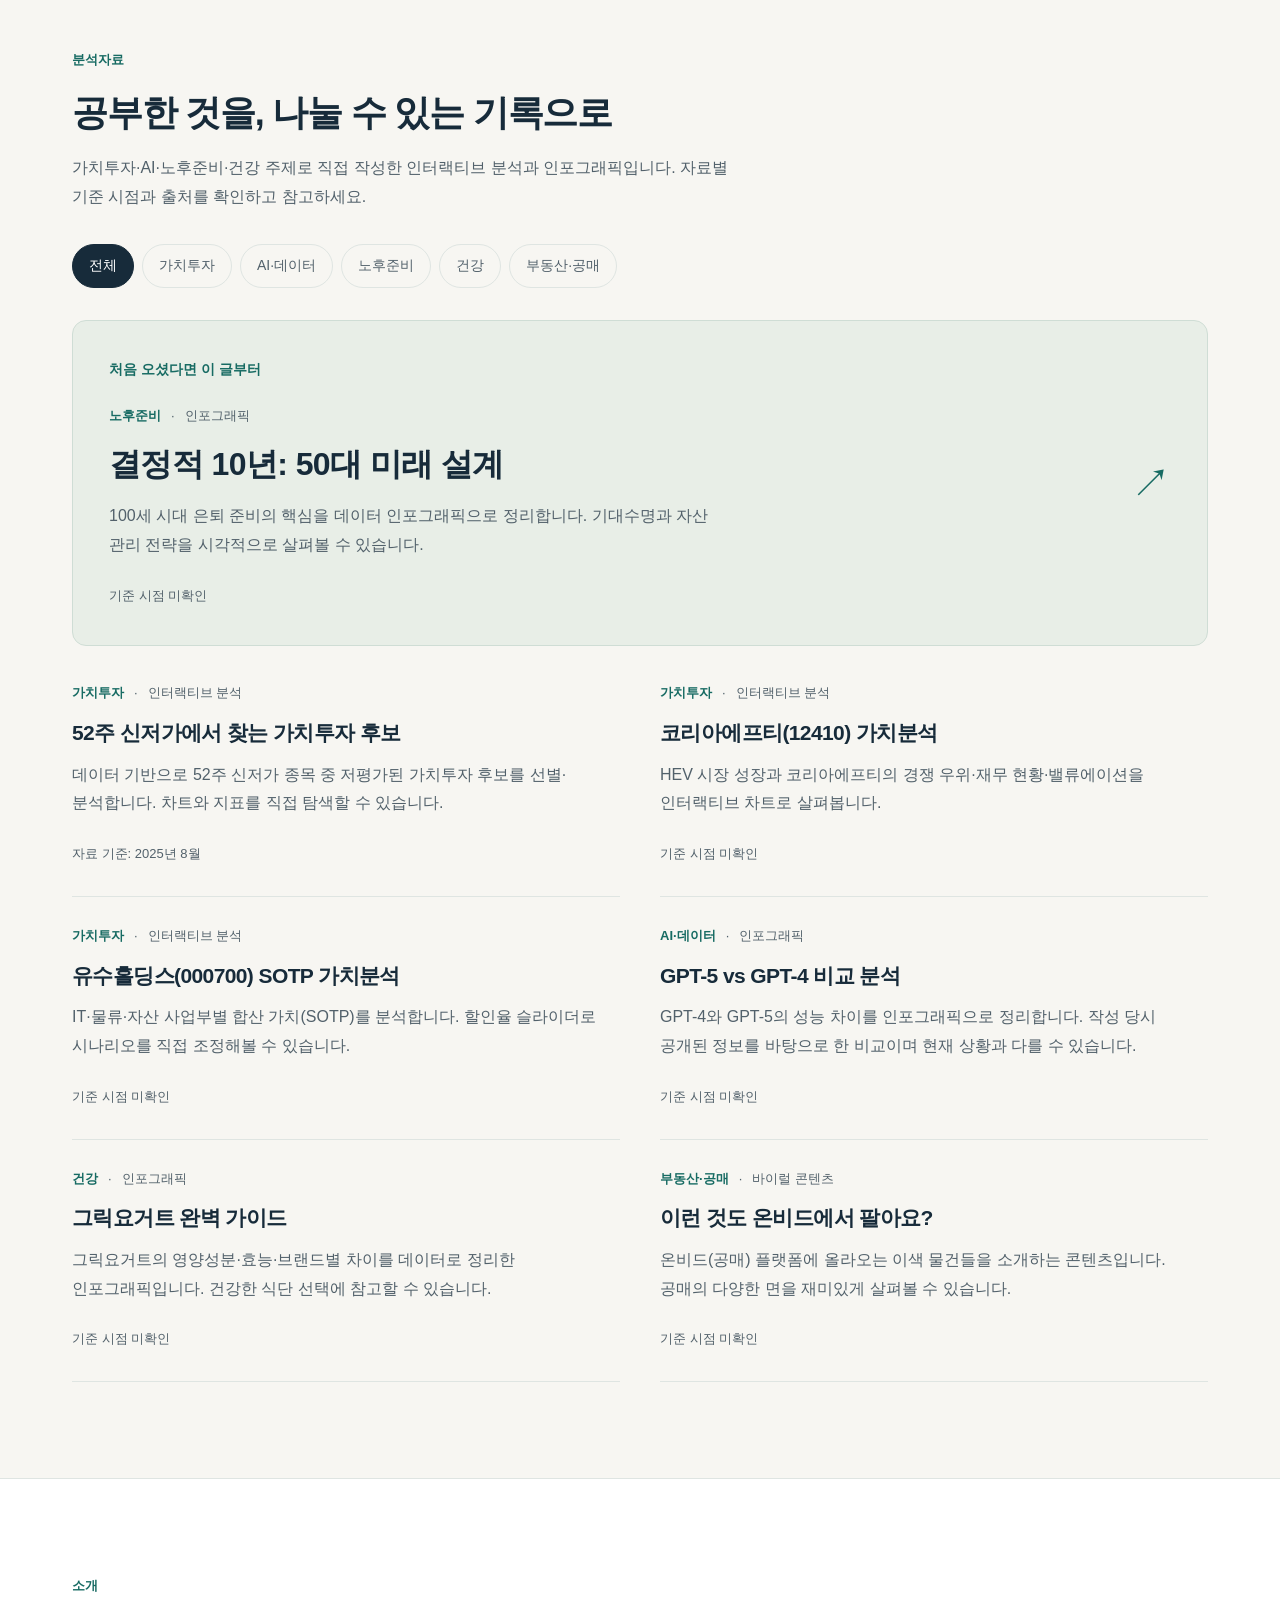
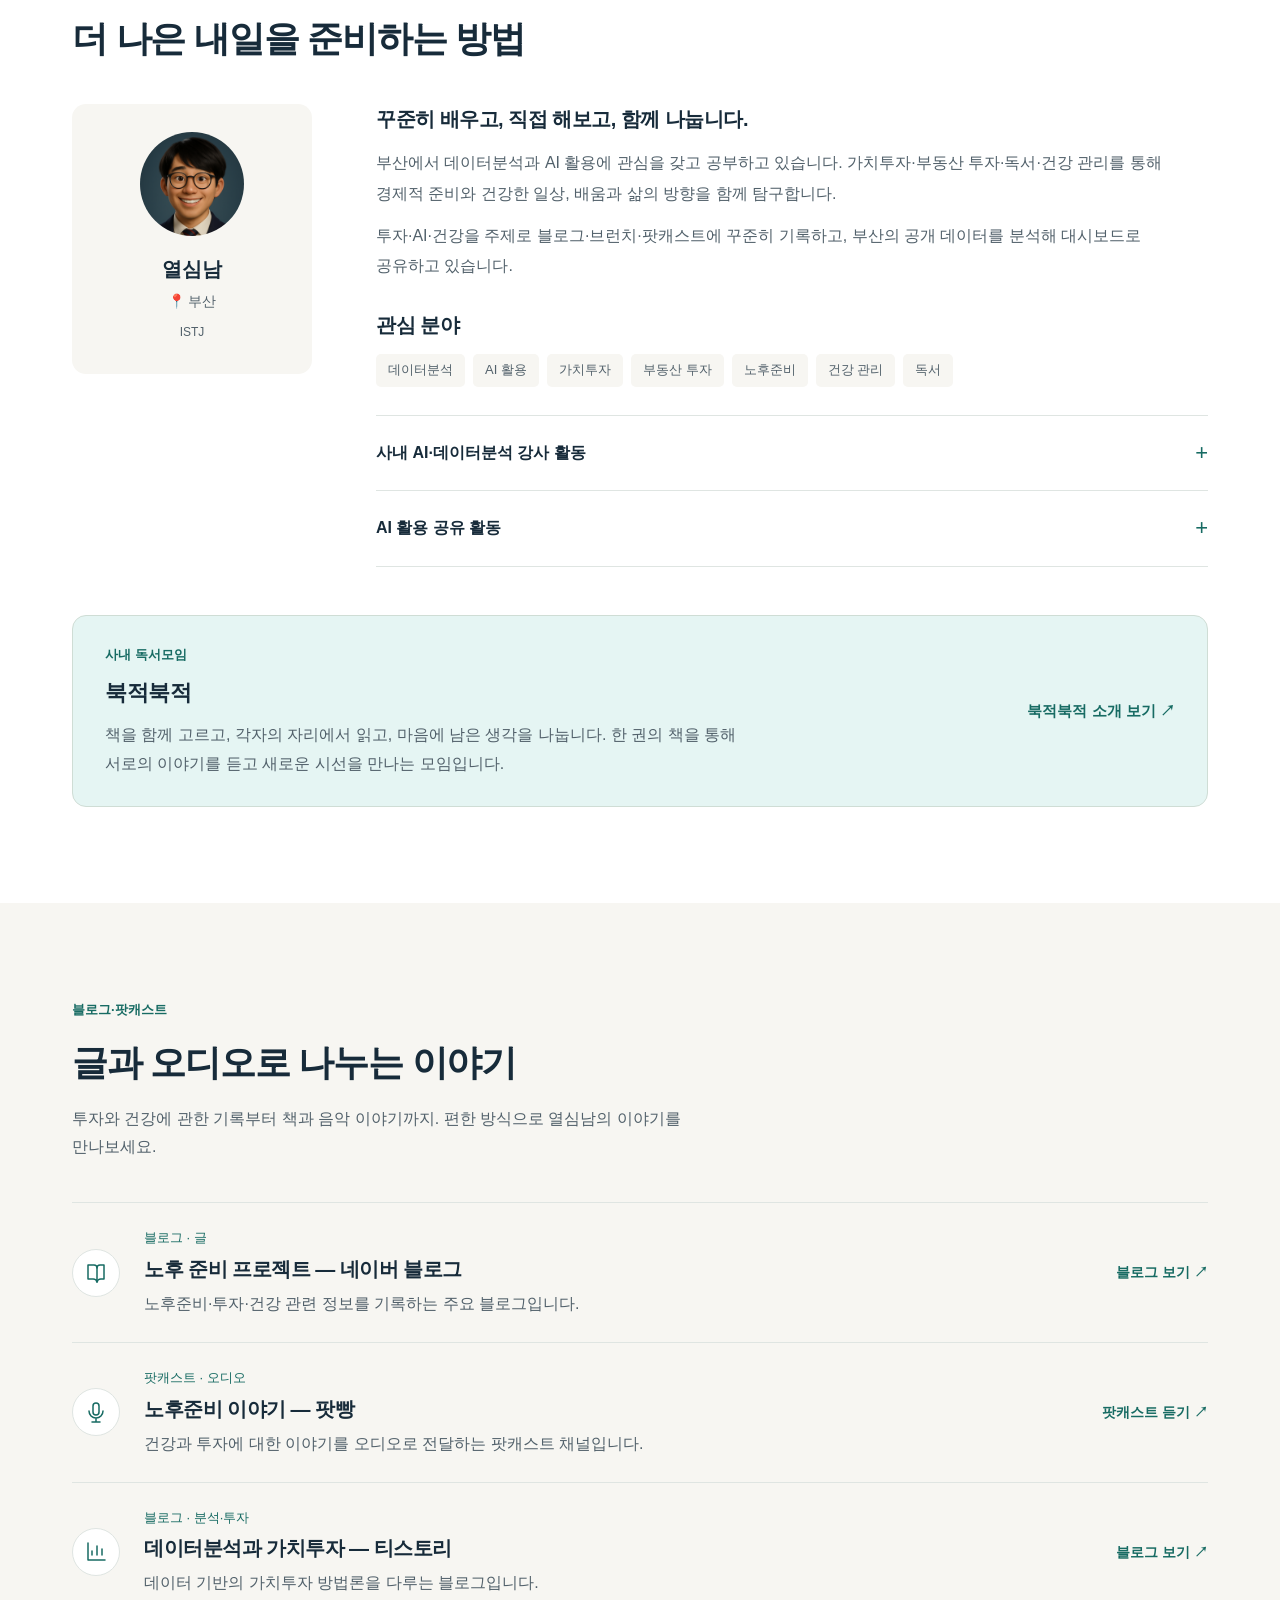
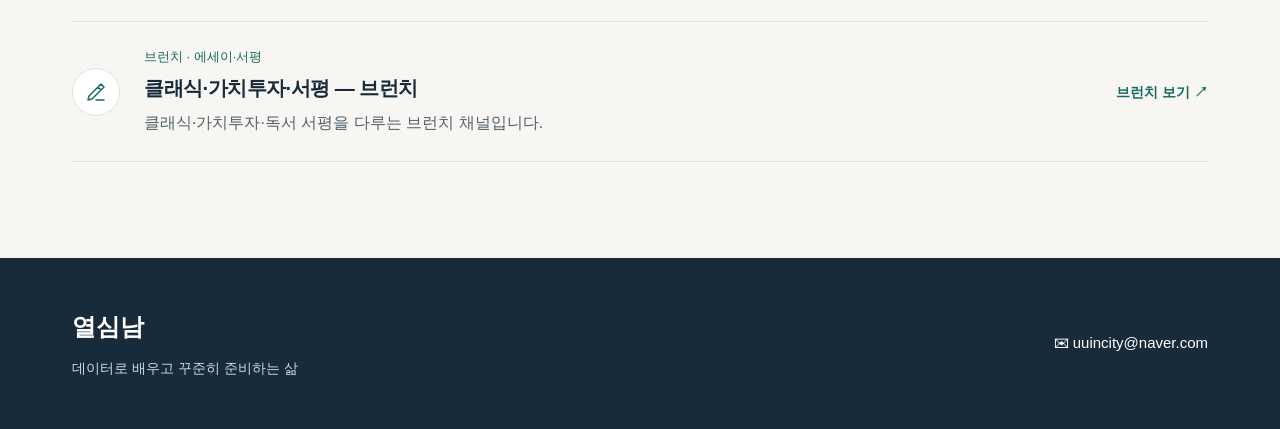
==== commit 7ab96b44: "북적북적 링크 추가" ====
--- a/index.html
+++ b/index.html
@@ -472,6 +472,23 @@
         </div>
       </div>
 
+      <div class="bookclub-card fade-in">
+        <div>
+          <p class="bookclub-label">사내 독서모임</p>
+          <h3 class="bookclub-title">북적북적</h3>
+          <p class="bookclub-desc">
+            책을 함께 고르고, 각자의 자리에서 읽고, 마음에 남은 생각을 나눕니다.
+            한 권의 책을 통해 서로의 이야기를 듣고 새로운 시선을 만나는 모임입니다.
+          </p>
+        </div>
+        <a class="bookclub-link"
+           href="https://uincity.github.io/bookjeok/index.html"
+           target="_blank" rel="noopener noreferrer"
+           aria-label="북적북적 소개 페이지 열기 (새 탭)">
+          북적북적 소개 보기 ↗
+        </a>
+      </div>
+
     </div>
   </section>
 
--- a/assets/css/main.css
+++ b/assets/css/main.css
@@ -98,7 +98,7 @@
 
 /* ---- 9. 데이터랩: 이미지와 질문 중심 ---- */
 .datalab{background:var(--color-surface);border-top:1px solid var(--color-border)}
-.datalab-grid{display:grid;grid-template-columns:repeat(2,minmax(0,1fr));gap:24px;margin-top:40px}
+.datalab-grid{display:grid;grid-template-columns:repeat(2,minmax(0,1fr));grid-auto-rows:1fr;gap:24px;margin-top:40px}
 .datalab-card{display:grid;grid-template-columns:34% minmax(0,1fr);background:var(--color-surface);border:1px solid var(--color-border);border-radius:14px;overflow:hidden;transition:border-color var(--t),box-shadow var(--t)}
 .datalab-card:hover{border-color:var(--color-accent);box-shadow:0 8px 24px rgba(23,43,58,.06)}
 .datalab-thumb{background:var(--color-bg);display:flex;align-items:center;justify-content:center;padding:12px}
@@ -107,7 +107,7 @@
 .datalab-question{font-size:14px;font-weight:600;color:var(--color-accent);margin-bottom:10px;word-break:keep-all;line-height:1.6}
 .datalab-title{font-size:20px;font-weight:700;line-height:1.45;letter-spacing:-.6px;margin-bottom:10px;word-break:keep-all}
 .datalab-desc{font-size:16px;color:var(--color-text-sec);line-height:1.7;word-break:keep-all;margin-bottom:16px;flex:1}
-.datalab-link{display:inline-flex;align-items:center;min-height:44px;font-size:14px;font-weight:700;text-decoration:none}
+.datalab-link{display:inline-flex;align-items:center;min-height:44px;margin-top:auto;flex-shrink:0;font-size:14px;font-weight:700;text-decoration:none}
 .datalab-link:hover{text-decoration:underline}
 
 /* ---- 10. 분석자료: 대표 자료와 편집형 목록 ---- */
@@ -157,6 +157,12 @@
 .activity-details[open] summary::after{content:"−"}
 .activity-details-body{padding:0 0 20px;font-size:15px;color:var(--color-text-sec);line-height:1.8}
 .activity-details-body ul{padding-left:20px}
+.bookclub-card{display:flex;align-items:center;justify-content:space-between;gap:32px;margin-top:48px;padding:28px 32px;background:var(--color-accent-light);border:1px solid #cfddd5;border-radius:var(--radius)}
+.bookclub-label{font-size:13px;font-weight:700;color:var(--color-accent);margin-bottom:8px}
+.bookclub-title{font-size:22px;font-weight:700;letter-spacing:-.5px;margin-bottom:8px}
+.bookclub-desc{font-size:16px;color:var(--color-text-sec);line-height:1.8;word-break:keep-all;max-width:680px}
+.bookclub-link{display:inline-flex;align-items:center;justify-content:center;min-height:44px;flex-shrink:0;font-size:15px;font-weight:700;color:var(--color-accent);text-decoration:none}
+.bookclub-link:hover{text-decoration:underline;text-underline-offset:4px}
 
 /* ---- 12. 채널: 가벼운 링크 목록 ---- */
 .channels-grid{margin-top:40px;border-top:1px solid var(--color-border)}
@@ -180,7 +186,7 @@
 @media(max-width:1024px){
   .hero-inner{gap:32px}
   .hero-img{height:300px}
-  .datalab-card{grid-template-columns:1fr}
+  .datalab-card{grid-template-columns:1fr;grid-template-rows:160px 1fr}
   .datalab-thumb{height:160px;padding:16px}
   .datalab-thumb img{width:auto;max-height:100%}
   .about-inner{grid-template-columns:190px minmax(0,1fr);gap:40px}
@@ -201,6 +207,7 @@
   .about-profile{display:grid;grid-template-columns:72px 1fr;column-gap:20px;text-align:left;padding:20px}
   .about-img{grid-row:1/4;width:72px;height:72px;margin:0}
   .about-mbti{margin-top:0}
+  .bookclub-card{flex-direction:column;align-items:flex-start;gap:16px;padding:24px;margin-top:36px}
   .channel-card{column-gap:16px}
   .channel-link{grid-column:2;grid-row:4;justify-self:start;margin-top:8px}
   .channel-icon{align-self:start;margin-top:4px}
@@ -211,6 +218,7 @@
   .datalab-grid,.analysis-grid{grid-template-columns:1fr}
   .datalab-grid{gap:20px;margin-top:28px}
   .datalab-thumb{height:168px}
+  .datalab-card{grid-template-rows:168px 1fr}
   .datalab-body{padding:24px}
   .analysis-featured{padding:26px}
   .featured-arrow{display:none}
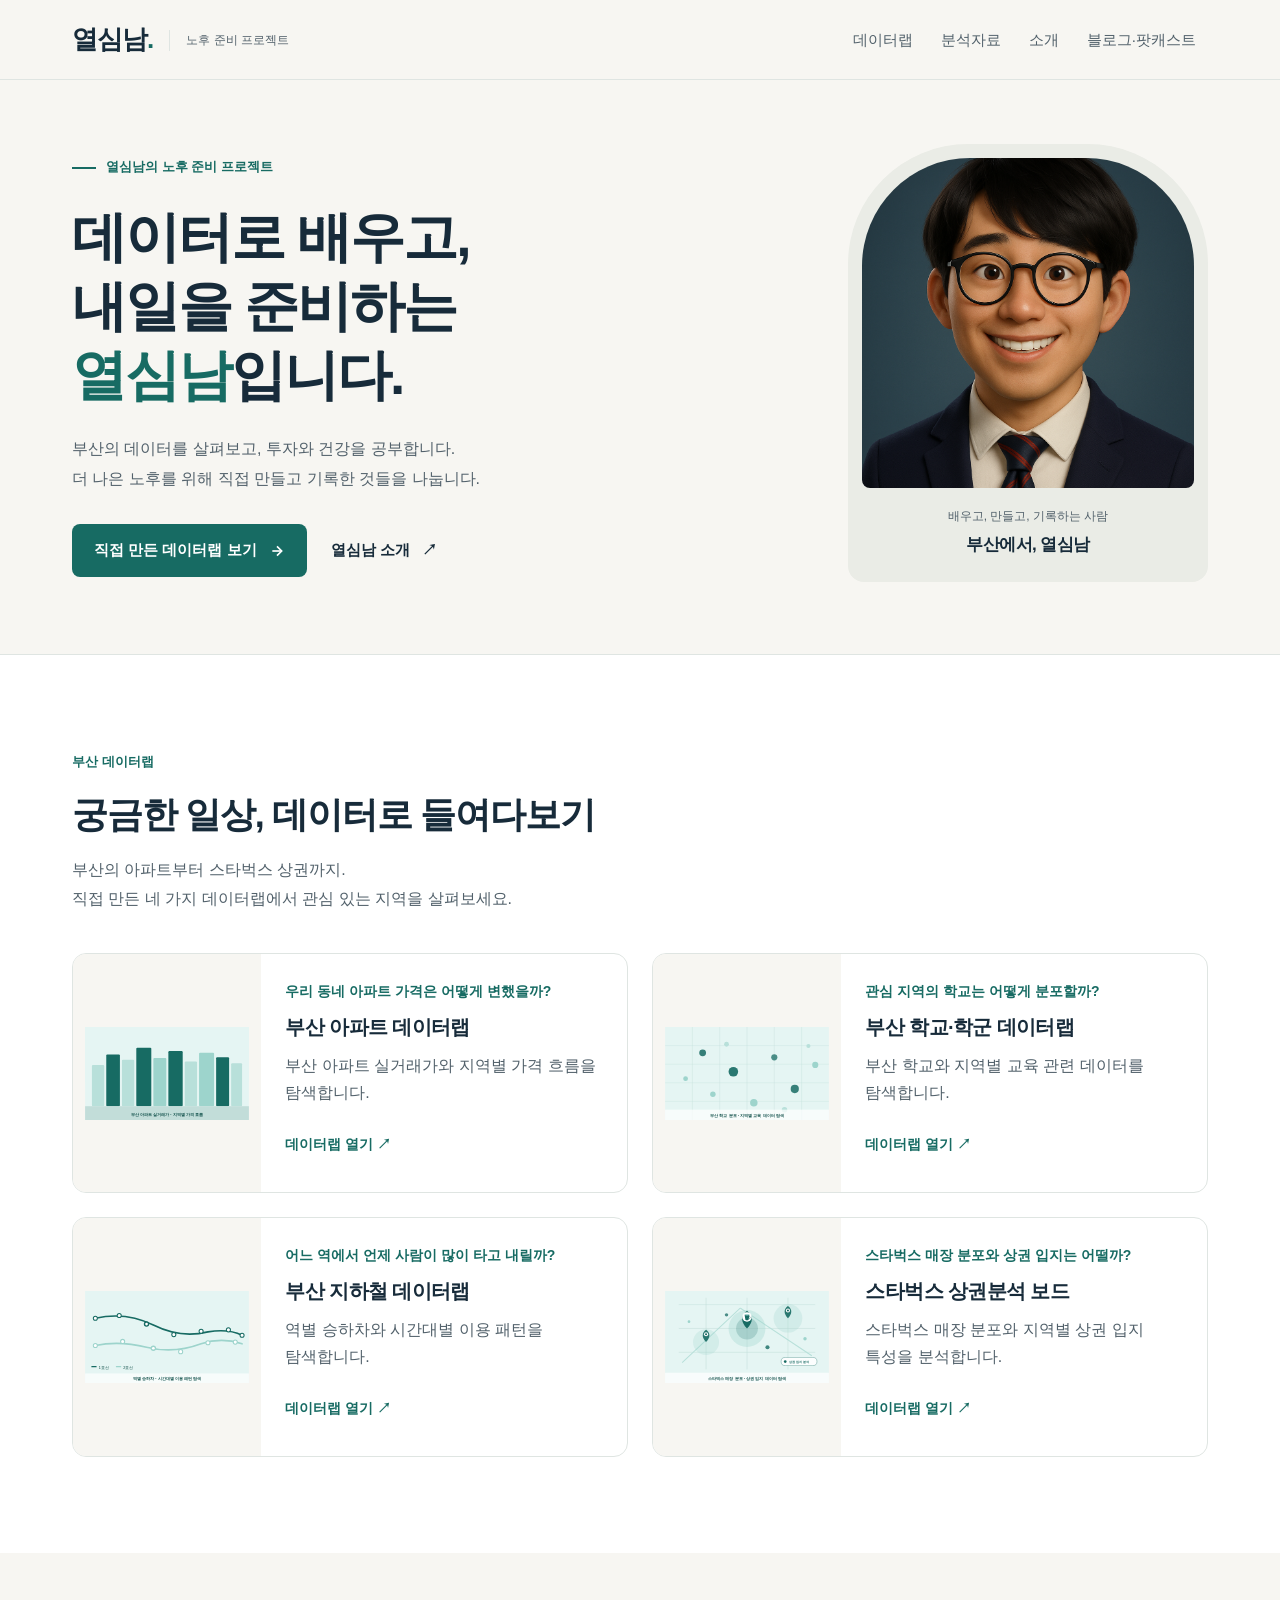
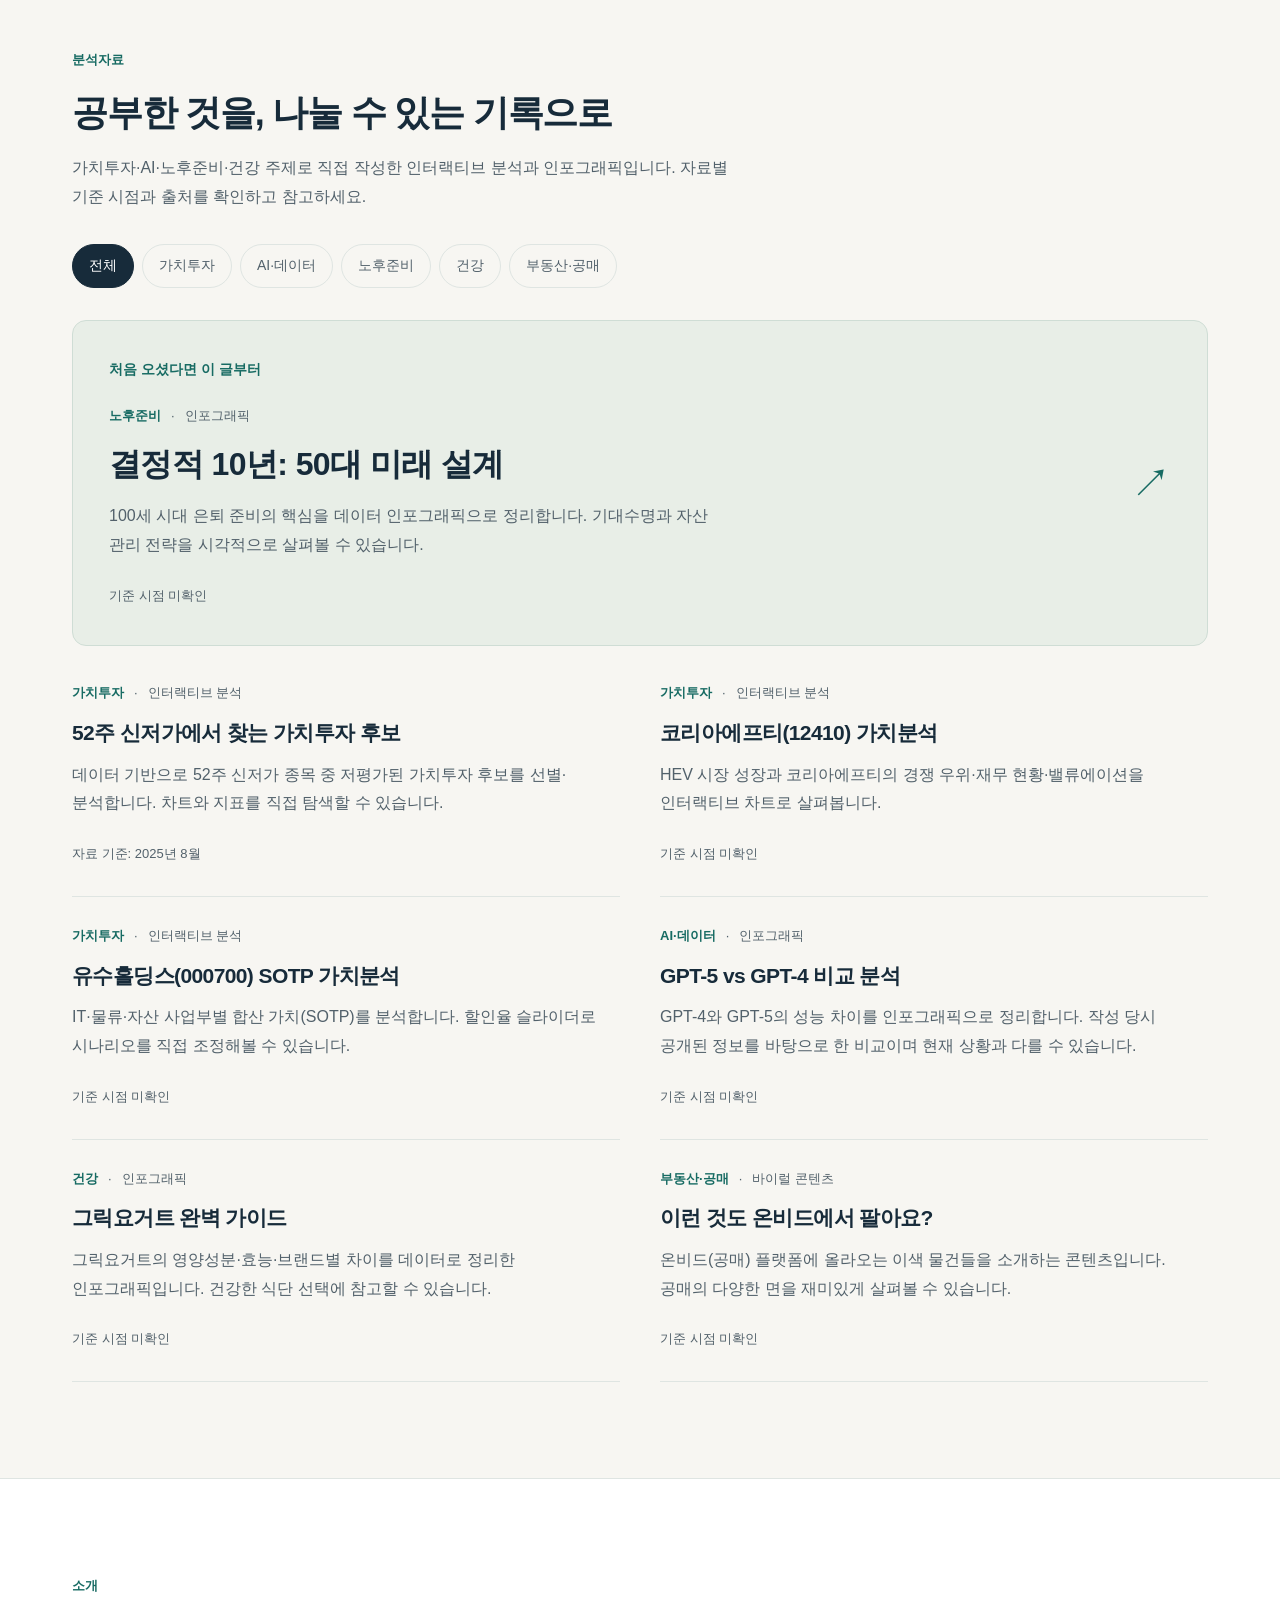
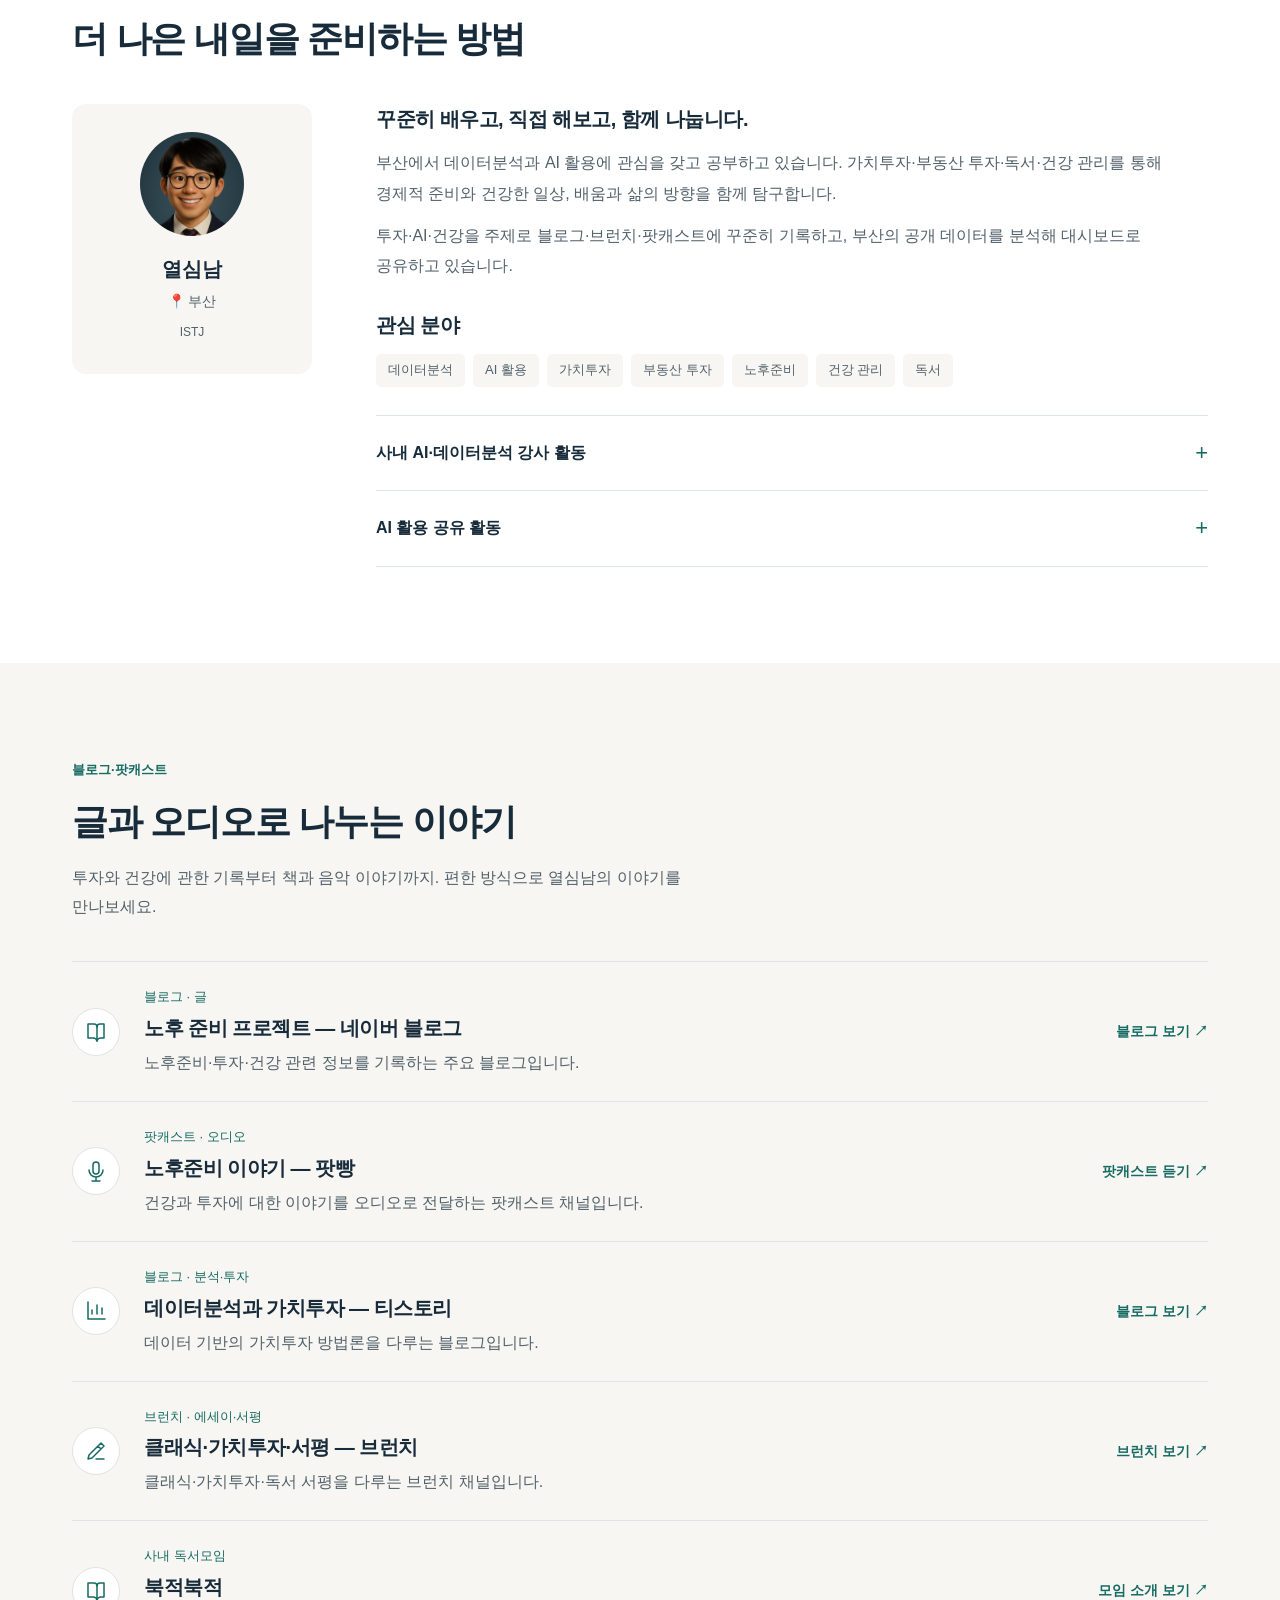
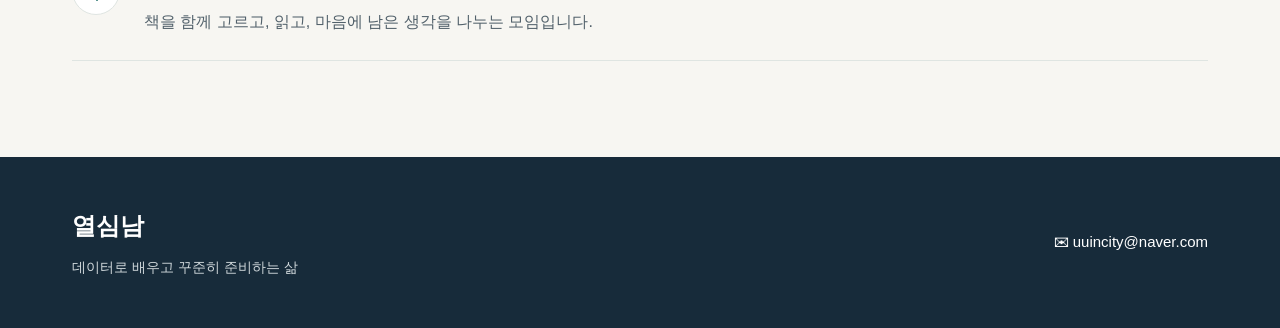
==== commit 576bba5e: "북적북적 위치 조정" ====
--- a/index.html
+++ b/index.html
@@ -472,23 +472,6 @@
         </div>
       </div>
 
-      <div class="bookclub-card fade-in">
-        <div>
-          <p class="bookclub-label">사내 독서모임</p>
-          <h3 class="bookclub-title">북적북적</h3>
-          <p class="bookclub-desc">
-            책을 함께 고르고, 각자의 자리에서 읽고, 마음에 남은 생각을 나눕니다.
-            한 권의 책을 통해 서로의 이야기를 듣고 새로운 시선을 만나는 모임입니다.
-          </p>
-        </div>
-        <a class="bookclub-link"
-           href="https://uincity.github.io/bookjeok/index.html"
-           target="_blank" rel="noopener noreferrer"
-           aria-label="북적북적 소개 페이지 열기 (새 탭)">
-          북적북적 소개 보기 ↗
-        </a>
-      </div>
-
     </div>
   </section>
 
@@ -564,6 +547,21 @@
           </a>
         </div>
 
+        <div class="channel-card fade-in">
+          <div class="channel-icon" aria-hidden="true"><svg width="24" height="24" viewBox="0 0 24 24" fill="none" stroke="currentColor" stroke-width="1.5" stroke-linecap="round" stroke-linejoin="round"><path d="M4 4h6a3 3 0 0 1 3 3v14a4 4 0 0 0-4-3H4z"/><path d="M13 7a3 3 0 0 1 3-3h4v14h-3a4 4 0 0 0-4 3"/></svg></div>
+          <p class="channel-type">사내 독서모임</p>
+          <h3 class="channel-name">북적북적</h3>
+          <p class="channel-desc">
+            책을 함께 고르고, 읽고, 마음에 남은 생각을 나누는 모임입니다.
+          </p>
+          <a class="channel-link"
+             href="https://uincity.github.io/bookjeok/index.html"
+             target="_blank" rel="noopener noreferrer"
+             aria-label="북적북적 소개 페이지 열기 (새 탭)">
+            모임 소개 보기 ↗
+          </a>
+        </div>
+
       </div>
     </div>
   </section>
--- a/assets/css/main.css
+++ b/assets/css/main.css
@@ -157,12 +157,6 @@
 .activity-details[open] summary::after{content:"−"}
 .activity-details-body{padding:0 0 20px;font-size:15px;color:var(--color-text-sec);line-height:1.8}
 .activity-details-body ul{padding-left:20px}
-.bookclub-card{display:flex;align-items:center;justify-content:space-between;gap:32px;margin-top:48px;padding:28px 32px;background:var(--color-accent-light);border:1px solid #cfddd5;border-radius:var(--radius)}
-.bookclub-label{font-size:13px;font-weight:700;color:var(--color-accent);margin-bottom:8px}
-.bookclub-title{font-size:22px;font-weight:700;letter-spacing:-.5px;margin-bottom:8px}
-.bookclub-desc{font-size:16px;color:var(--color-text-sec);line-height:1.8;word-break:keep-all;max-width:680px}
-.bookclub-link{display:inline-flex;align-items:center;justify-content:center;min-height:44px;flex-shrink:0;font-size:15px;font-weight:700;color:var(--color-accent);text-decoration:none}
-.bookclub-link:hover{text-decoration:underline;text-underline-offset:4px}
 
 /* ---- 12. 채널: 가벼운 링크 목록 ---- */
 .channels-grid{margin-top:40px;border-top:1px solid var(--color-border)}
@@ -207,7 +201,6 @@
   .about-profile{display:grid;grid-template-columns:72px 1fr;column-gap:20px;text-align:left;padding:20px}
   .about-img{grid-row:1/4;width:72px;height:72px;margin:0}
   .about-mbti{margin-top:0}
-  .bookclub-card{flex-direction:column;align-items:flex-start;gap:16px;padding:24px;margin-top:36px}
   .channel-card{column-gap:16px}
   .channel-link{grid-column:2;grid-row:4;justify-self:start;margin-top:8px}
   .channel-icon{align-self:start;margin-top:4px}
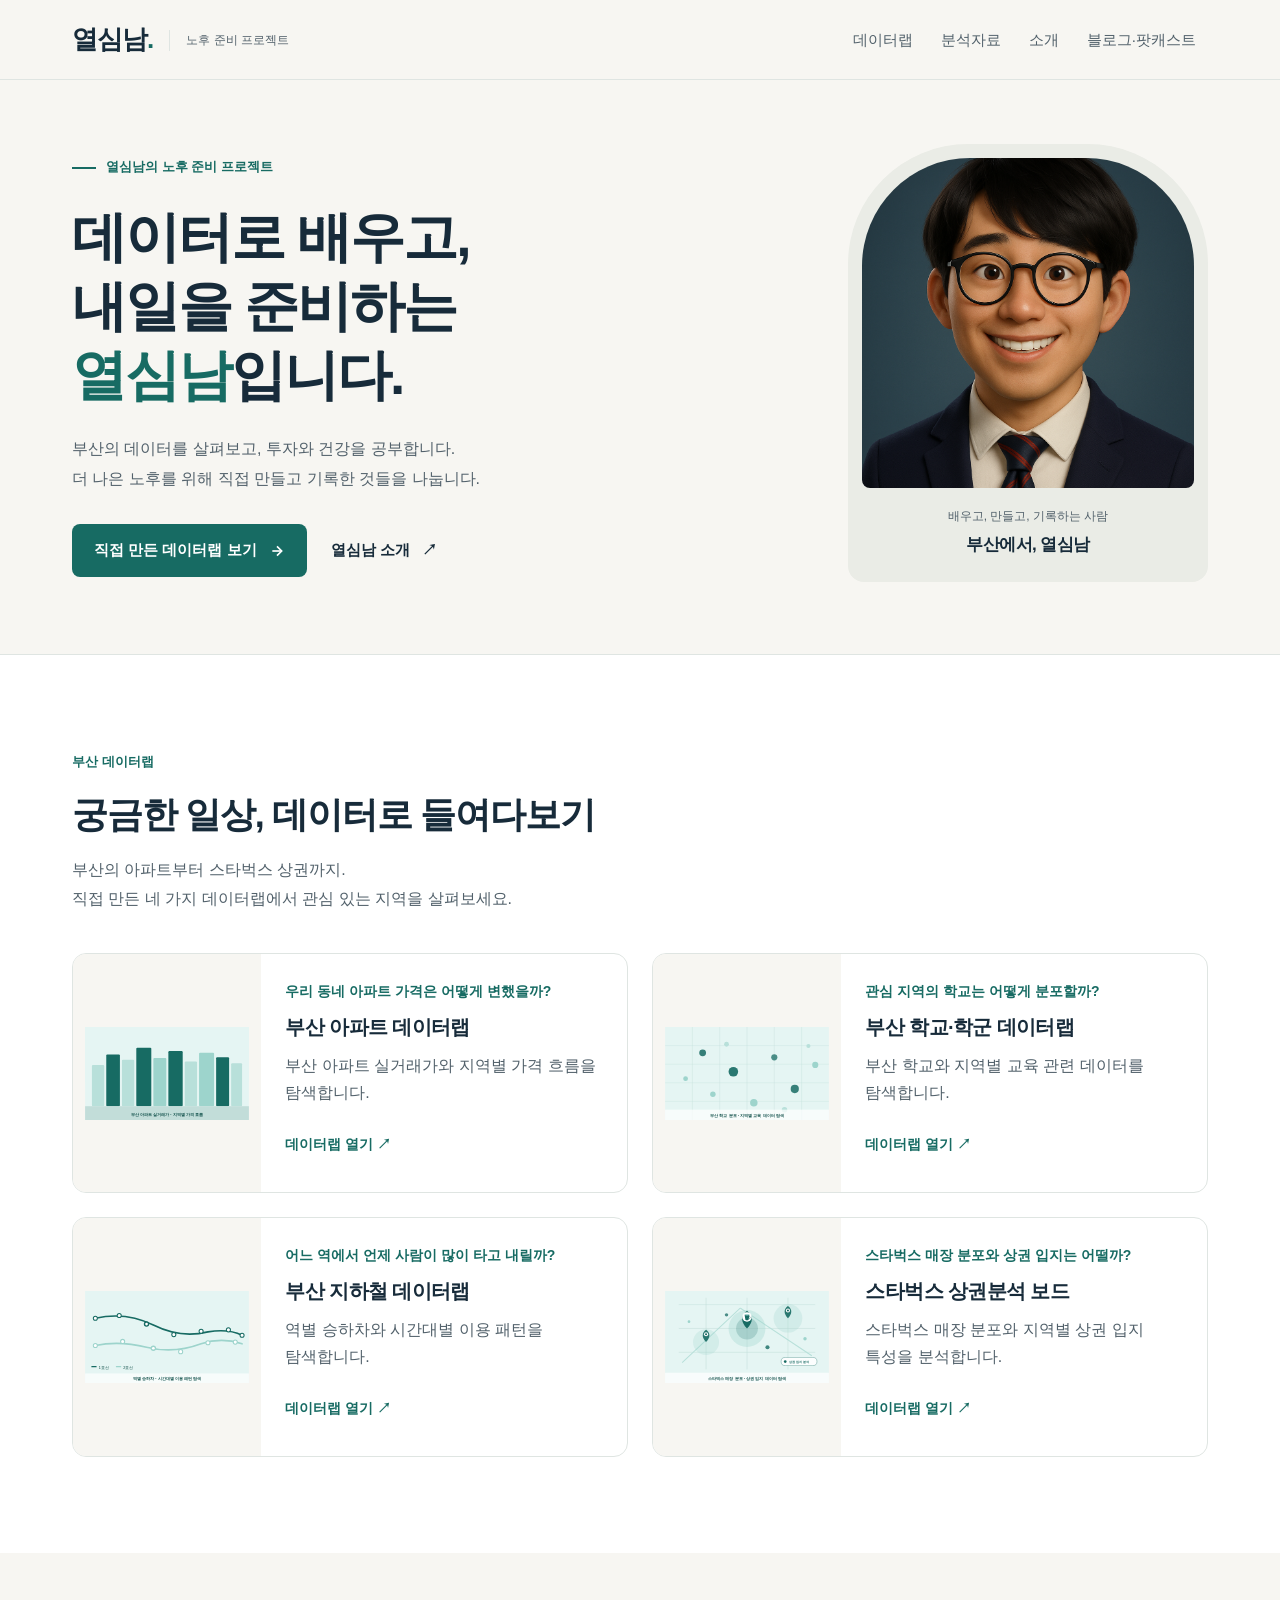
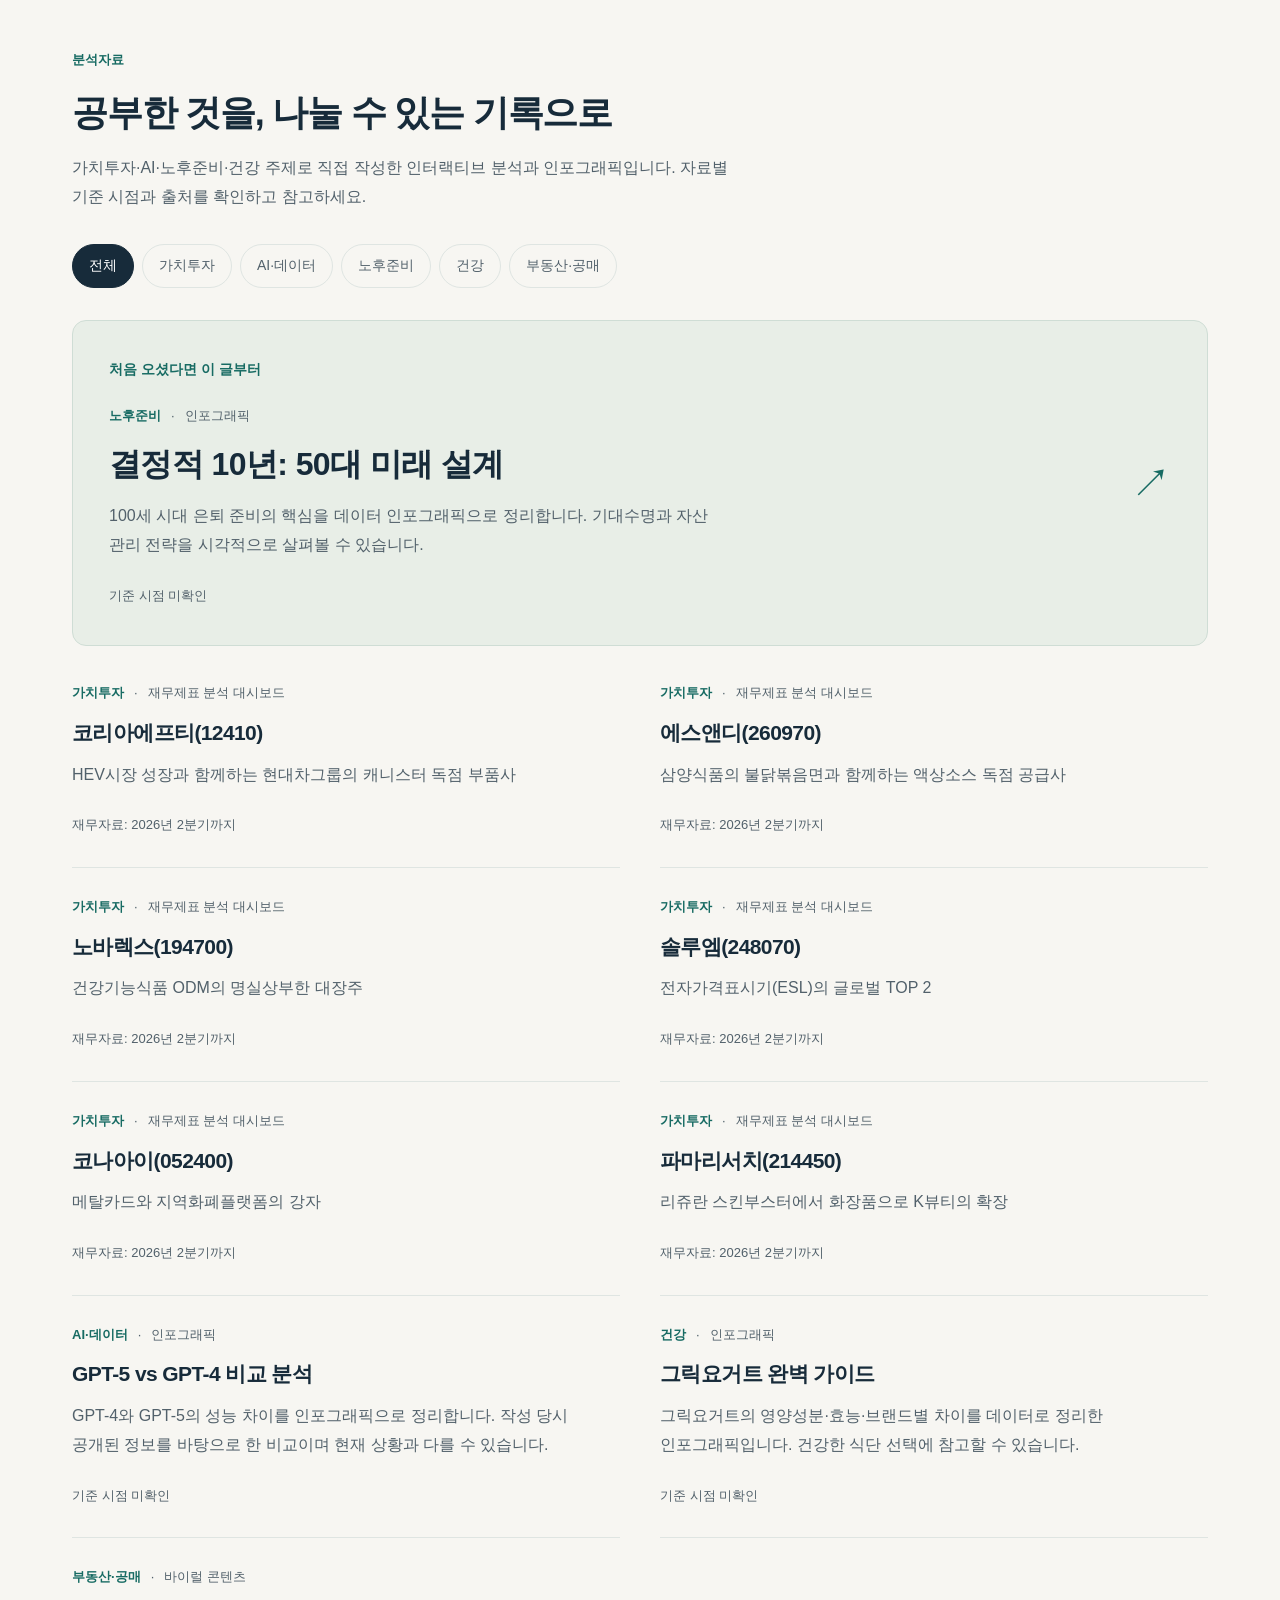
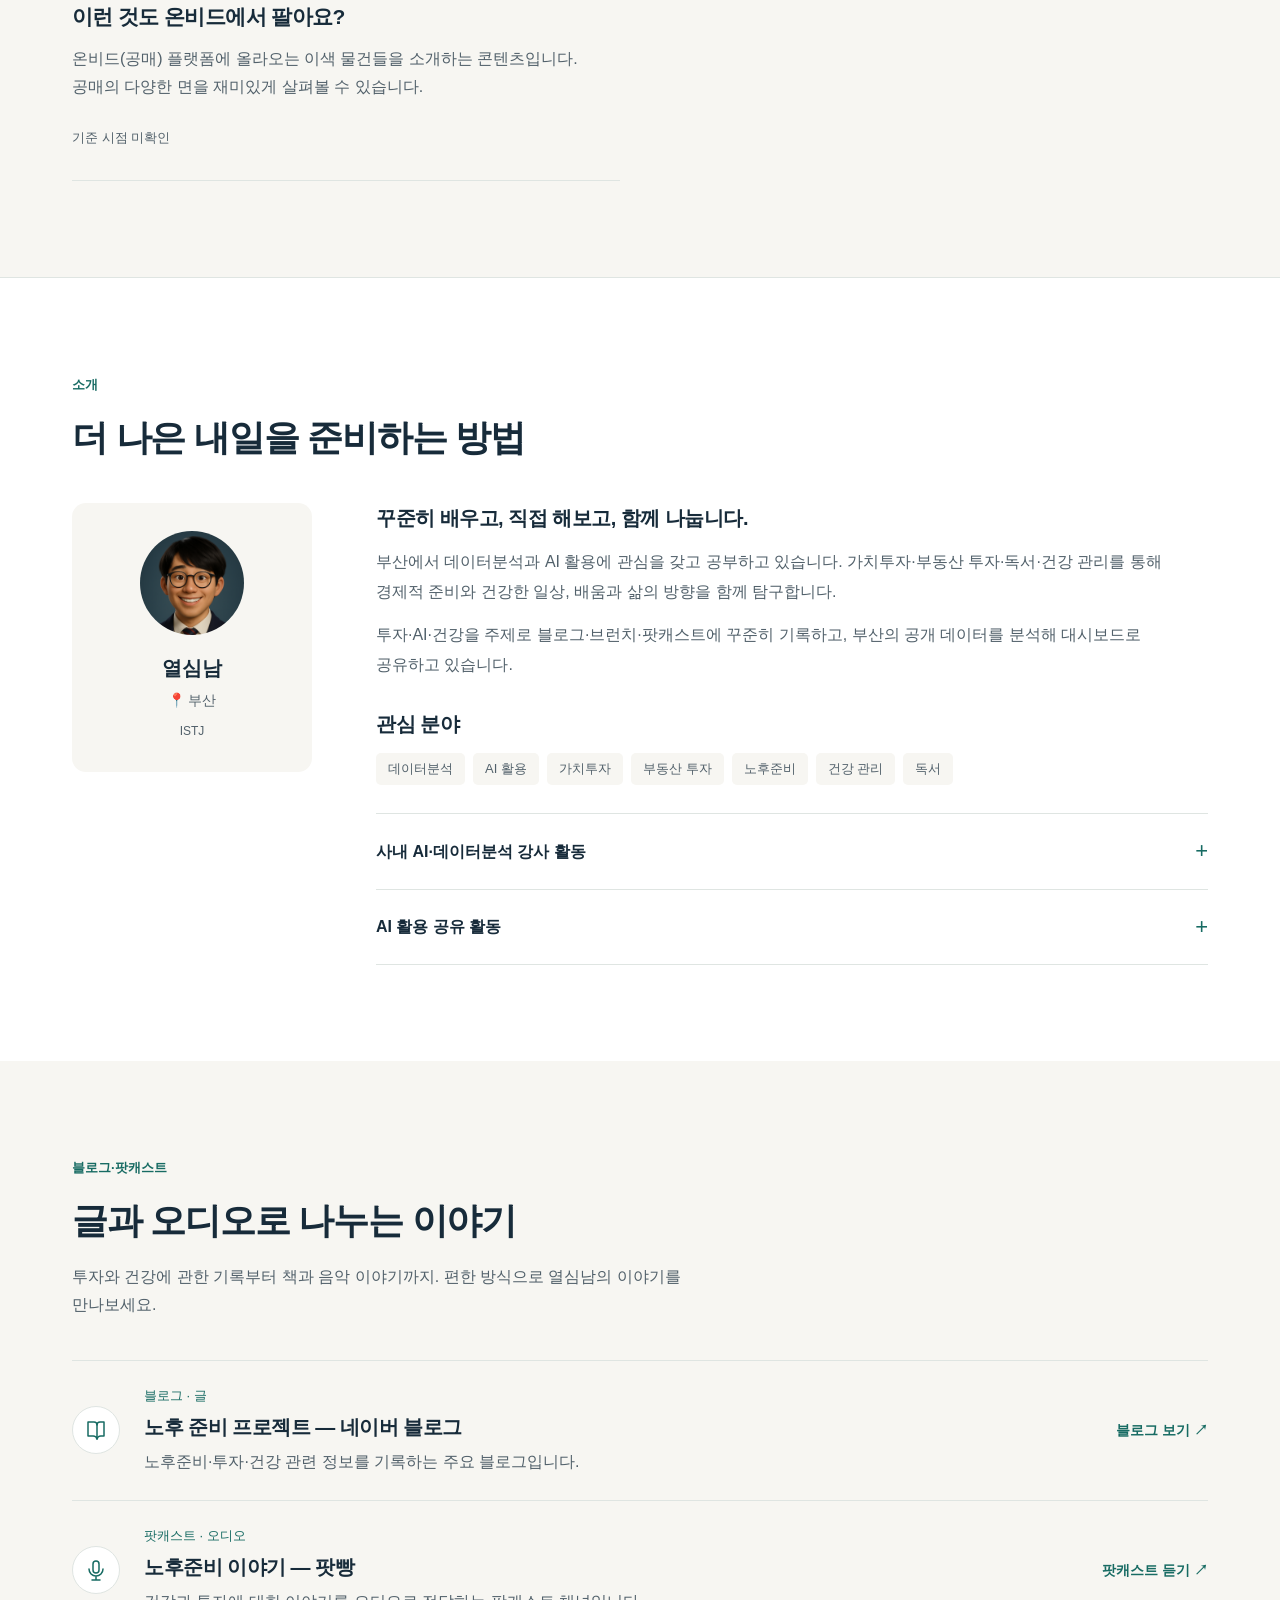
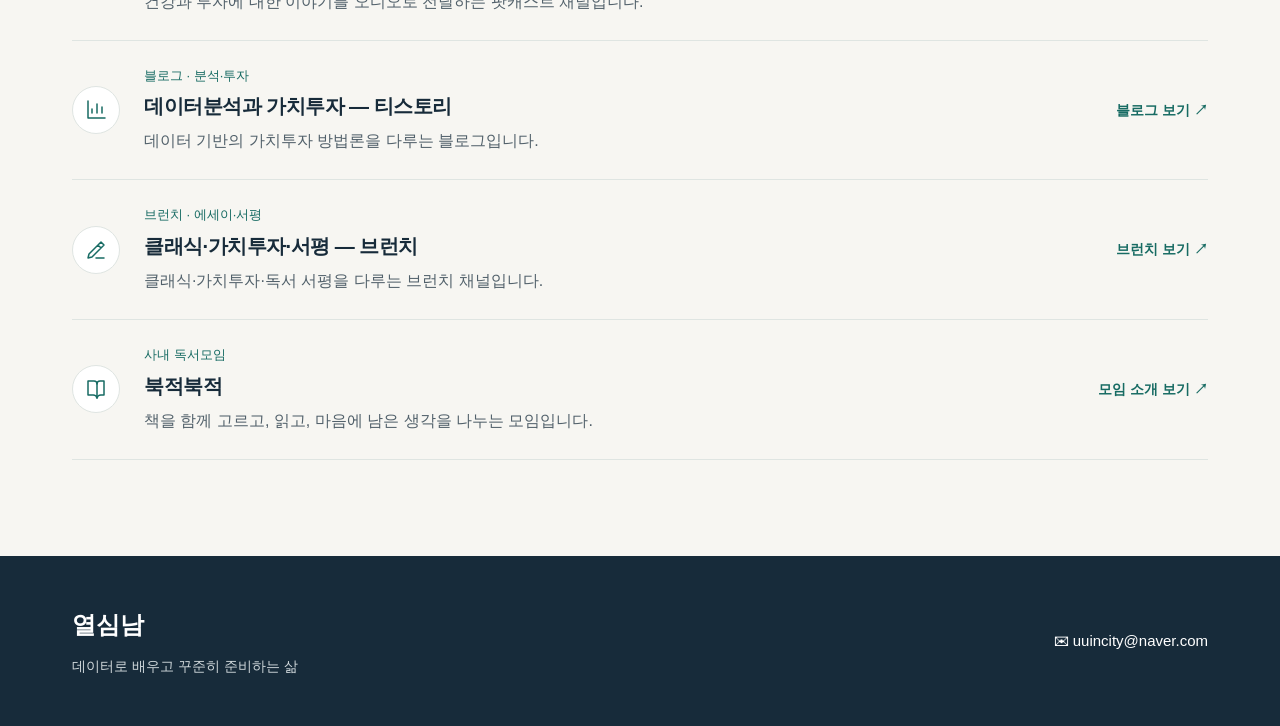
==== commit 8afd7e8f: "가치투자 재무대시보드 반영" ====
--- a/index.html
+++ b/index.html
@@ -272,63 +272,117 @@
           </div>
         </article>
 
-        <!-- 52주 신저가 (2025.08 기준 월 확인됨) -->
-        <article class="analysis-card fade-in" data-topic="invest">
-          <div class="card-meta">
-            <span class="tag">가치투자</span>
-            <span class="tag-format">인터랙티브 분석</span>
-          </div>
-          <h3 class="analysis-title">
-            <a href="sic_candidate_202508.html">
-              52주 신저가에서 찾는 가치투자 후보
-            </a>
-          </h3>
-          <p class="analysis-desc">
-            데이터 기반으로 52주 신저가 종목 중 저평가된 가치투자 후보를 선별·분석합니다.
-            차트와 지표를 직접 탐색할 수 있습니다.
-          </p>
-          <div class="analysis-footer">
-            <span class="analysis-date">자료 기준: 2025년 8월</span>
-          </div>
-        </article>
-
         <!-- 코리아에프티 -->
         <article class="analysis-card fade-in" data-topic="invest">
           <div class="card-meta">
             <span class="tag">가치투자</span>
-            <span class="tag-format">인터랙티브 분석</span>
-          </div>
-          <h3 class="analysis-title">
-            <a href="KFTC_VAULE_INVESTING.html">
-              코리아에프티(12410) 가치분석
-            </a>
-          </h3>
-          <p class="analysis-desc">
-            HEV 시장 성장과 코리아에프티의 경쟁 우위·재무 현황·밸류에이션을
-            인터랙티브 차트로 살펴봅니다.
-          </p>
-          <div class="analysis-footer">
-            <span class="analysis-date">기준 시점 미확인</span>
-          </div>
-        </article>
-
-        <!-- 유수홀딩스 -->
+            <span class="tag-format">재무제표 분석 대시보드</span>
+          </div>
+          <h3 class="analysis-title">
+            <a href="value_dashboard/코리아에프티_재무대시보드_260824.html">
+              코리아에프티(12410)
+            </a>
+          </h3>
+          <p class="analysis-desc">
+            HEV시장 성장과 함께하는 현대차그룹의 캐니스터 독점 부품사
+          </p>
+          <div class="analysis-footer">
+            <span class="analysis-date">재무자료: 2026년 2분기까지</span>
+          </div>
+        </article>
+
+        <!-- 에스앤디 -->
         <article class="analysis-card fade-in" data-topic="invest">
           <div class="card-meta">
             <span class="tag">가치투자</span>
-            <span class="tag-format">인터랙티브 분석</span>
-          </div>
-          <h3 class="analysis-title">
-            <a href="sic_eusu_value.html">
-              유수홀딩스(000700) SOTP 가치분석
-            </a>
-          </h3>
-          <p class="analysis-desc">
-            IT·물류·자산 사업부별 합산 가치(SOTP)를 분석합니다.
-            할인율 슬라이더로 시나리오를 직접 조정해볼 수 있습니다.
-          </p>
-          <div class="analysis-footer">
-            <span class="analysis-date">기준 시점 미확인</span>
+            <span class="tag-format">재무제표 분석 대시보드</span>
+          </div>
+          <h3 class="analysis-title">
+            <a href="value_dashboard/에스앤디_재무대시보드_261001.html">
+              에스앤디(260970)
+            </a>
+          </h3>
+          <p class="analysis-desc">
+            삼양식품의 불닭볶음면과 함께하는 액상소스 독점 공급사
+          </p>
+          <div class="analysis-footer">
+            <span class="analysis-date">재무자료: 2026년 2분기까지</span>
+          </div>
+        </article>
+
+        <!-- 노바렉스 -->
+        <article class="analysis-card fade-in" data-topic="invest">
+          <div class="card-meta">
+            <span class="tag">가치투자</span>
+            <span class="tag-format">재무제표 분석 대시보드</span>
+          </div>
+          <h3 class="analysis-title">
+            <a href="value_dashboard/노바렉스_재무대시보드_261001.html">
+              노바렉스(194700)
+            </a>
+          </h3>
+          <p class="analysis-desc">
+            건강기능식품 ODM의 명실상부한 대장주
+          </p>
+          <div class="analysis-footer">
+            <span class="analysis-date">재무자료: 2026년 2분기까지</span>
+          </div>
+        </article>
+
+        <!-- 솔루엠 -->
+        <article class="analysis-card fade-in" data-topic="invest">
+          <div class="card-meta">
+            <span class="tag">가치투자</span>
+            <span class="tag-format">재무제표 분석 대시보드</span>
+          </div>
+          <h3 class="analysis-title">
+            <a href="value_dashboard/솔루엠_재무대시보드_261001.html">
+              솔루엠(248070)
+            </a>
+          </h3>
+          <p class="analysis-desc">
+            전자가격표시기(ESL)의 글로벌 TOP 2
+          </p>
+          <div class="analysis-footer">
+            <span class="analysis-date">재무자료: 2026년 2분기까지</span>
+          </div>
+        </article>
+
+        <!-- 코나아이 -->
+        <article class="analysis-card fade-in" data-topic="invest">
+          <div class="card-meta">
+            <span class="tag">가치투자</span>
+            <span class="tag-format">재무제표 분석 대시보드</span>
+          </div>
+          <h3 class="analysis-title">
+            <a href="value_dashboard/코나아이_재무대시보드_260824_4.html">
+              코나아이(052400)
+            </a>
+          </h3>
+          <p class="analysis-desc">
+            메탈카드와 지역화폐플랫폼의 강자
+          </p>
+          <div class="analysis-footer">
+            <span class="analysis-date">재무자료: 2026년 2분기까지</span>
+          </div>
+        </article>
+
+        <!-- 파마리서치 -->
+        <article class="analysis-card fade-in" data-topic="invest">
+          <div class="card-meta">
+            <span class="tag">가치투자</span>
+            <span class="tag-format">재무제표 분석 대시보드</span>
+          </div>
+          <h3 class="analysis-title">
+            <a href="value_dashboard/파마리서치_재무대시보드_261001.html">
+              파마리서치(214450)
+            </a>
+          </h3>
+          <p class="analysis-desc">
+            리쥬란 스킨부스터에서 화장품으로 K뷰티의 확장
+          </p>
+          <div class="analysis-footer">
+            <span class="analysis-date">재무자료: 2026년 2분기까지</span>
           </div>
         </article>
 
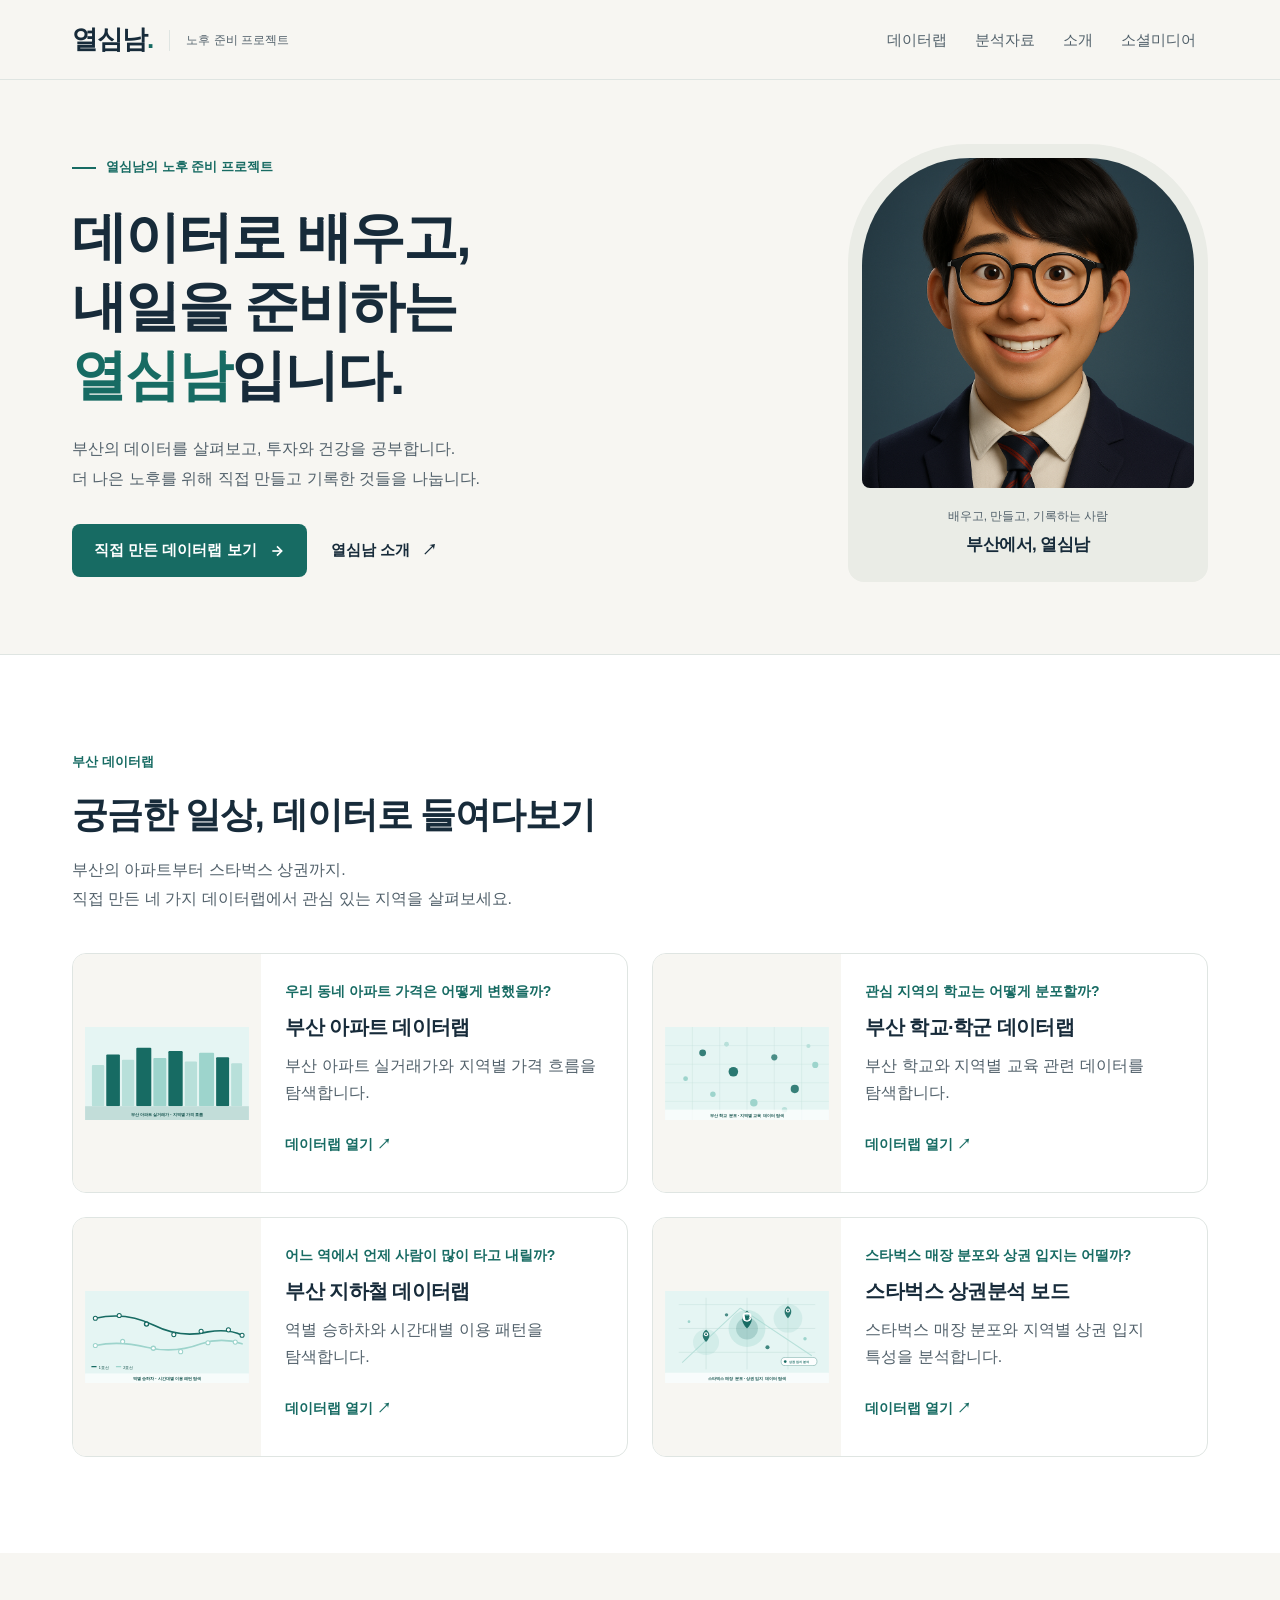
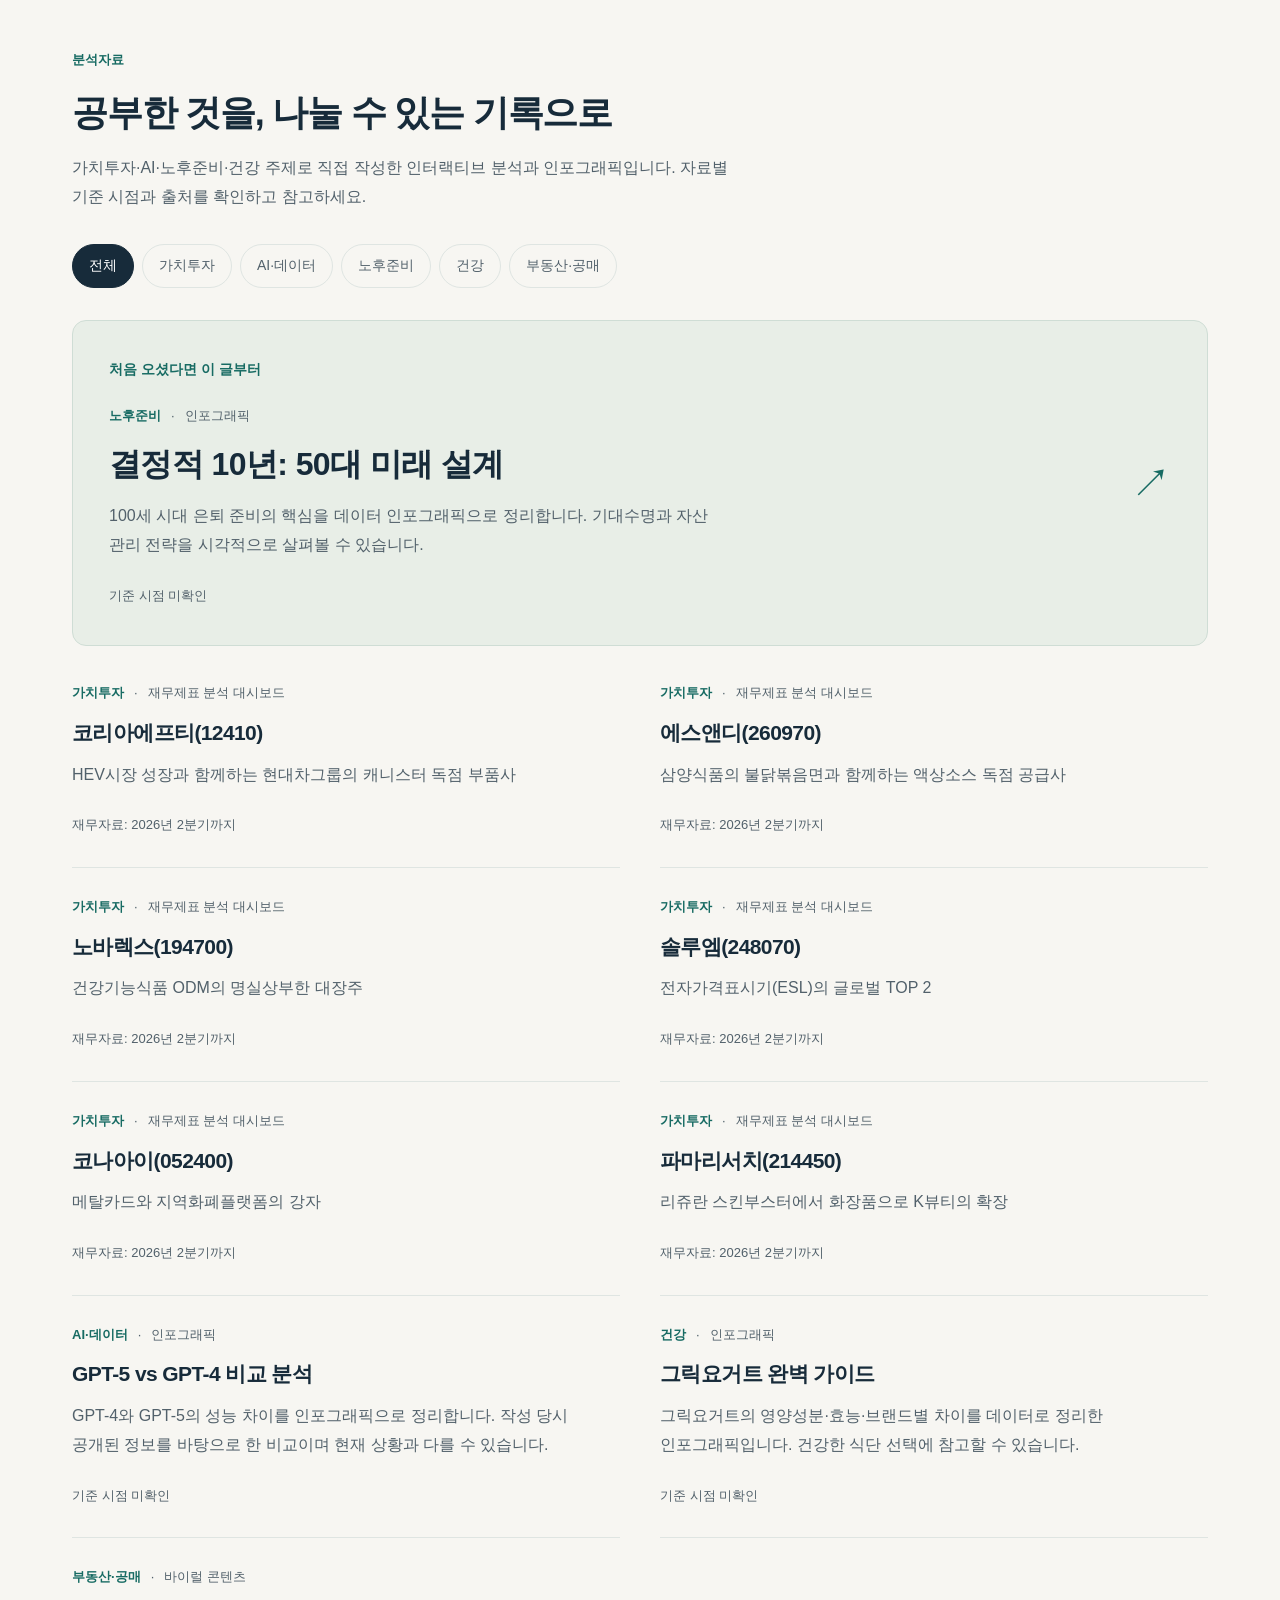
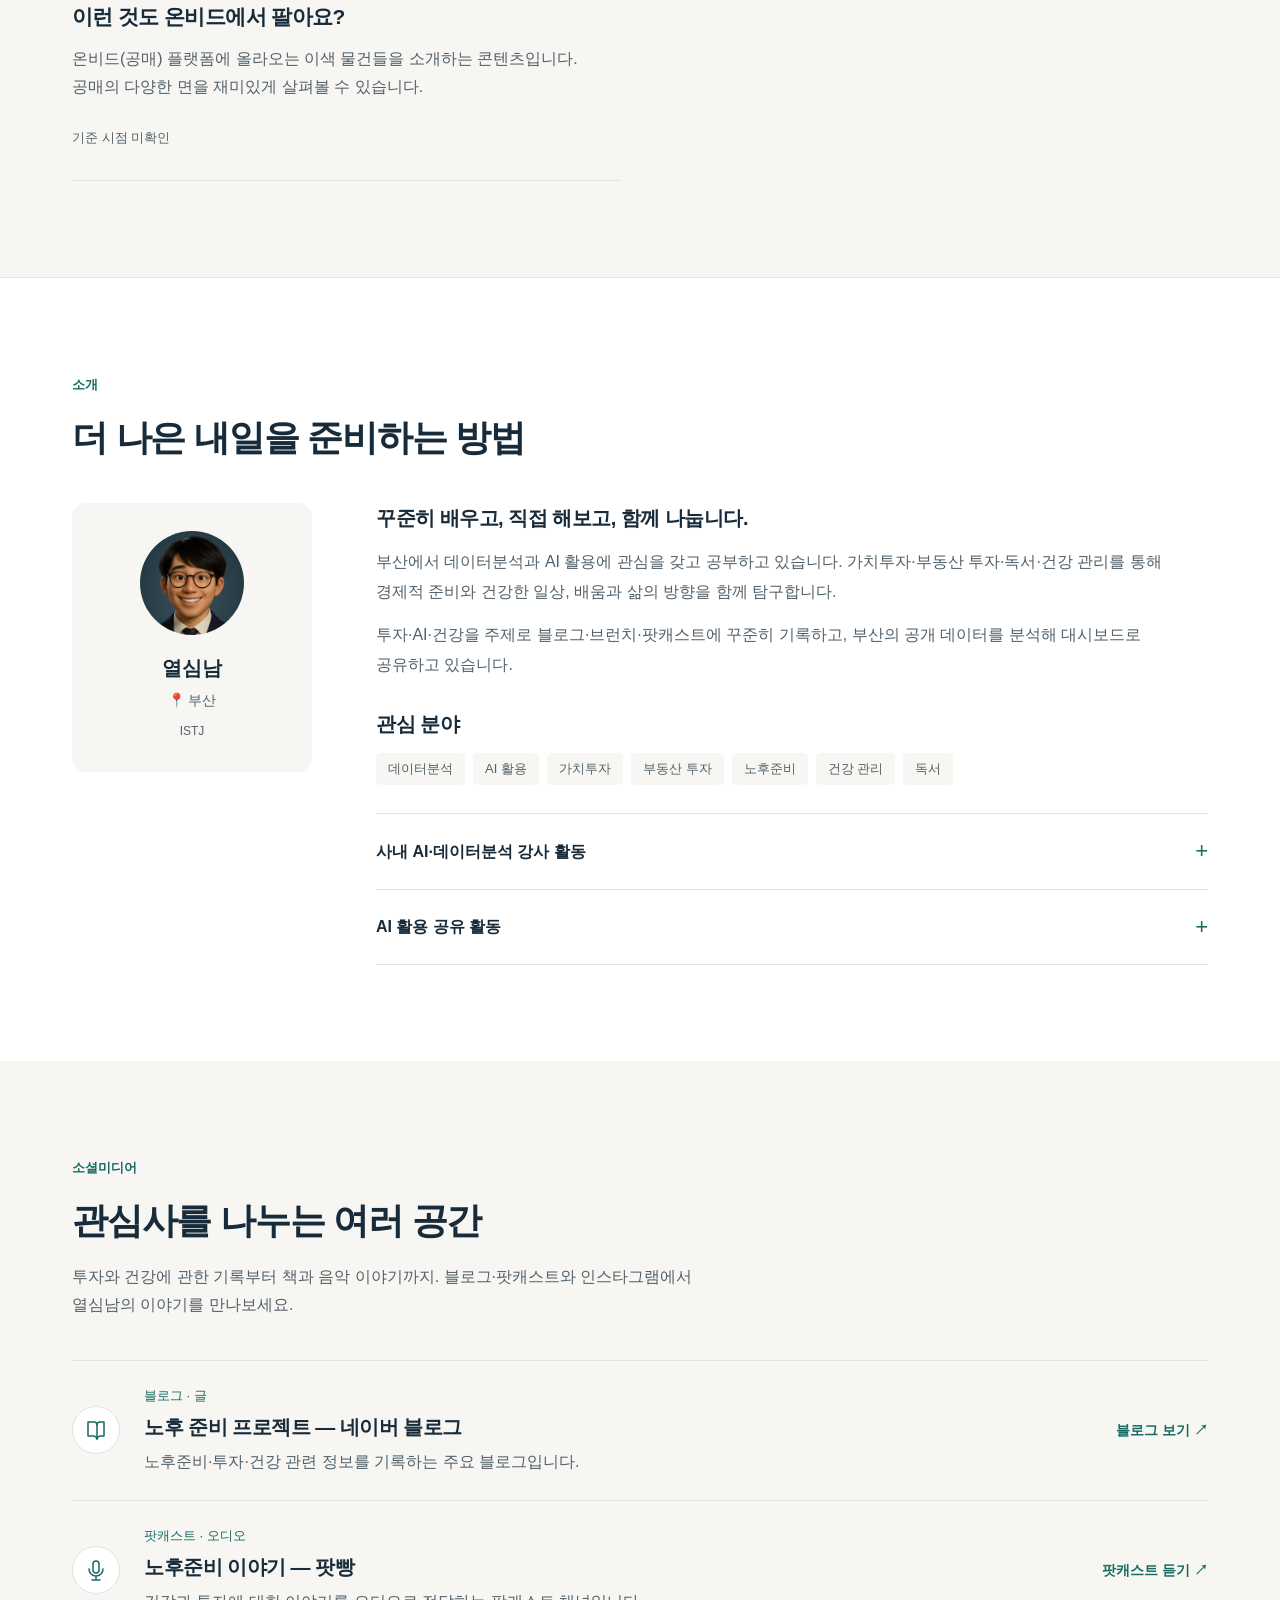
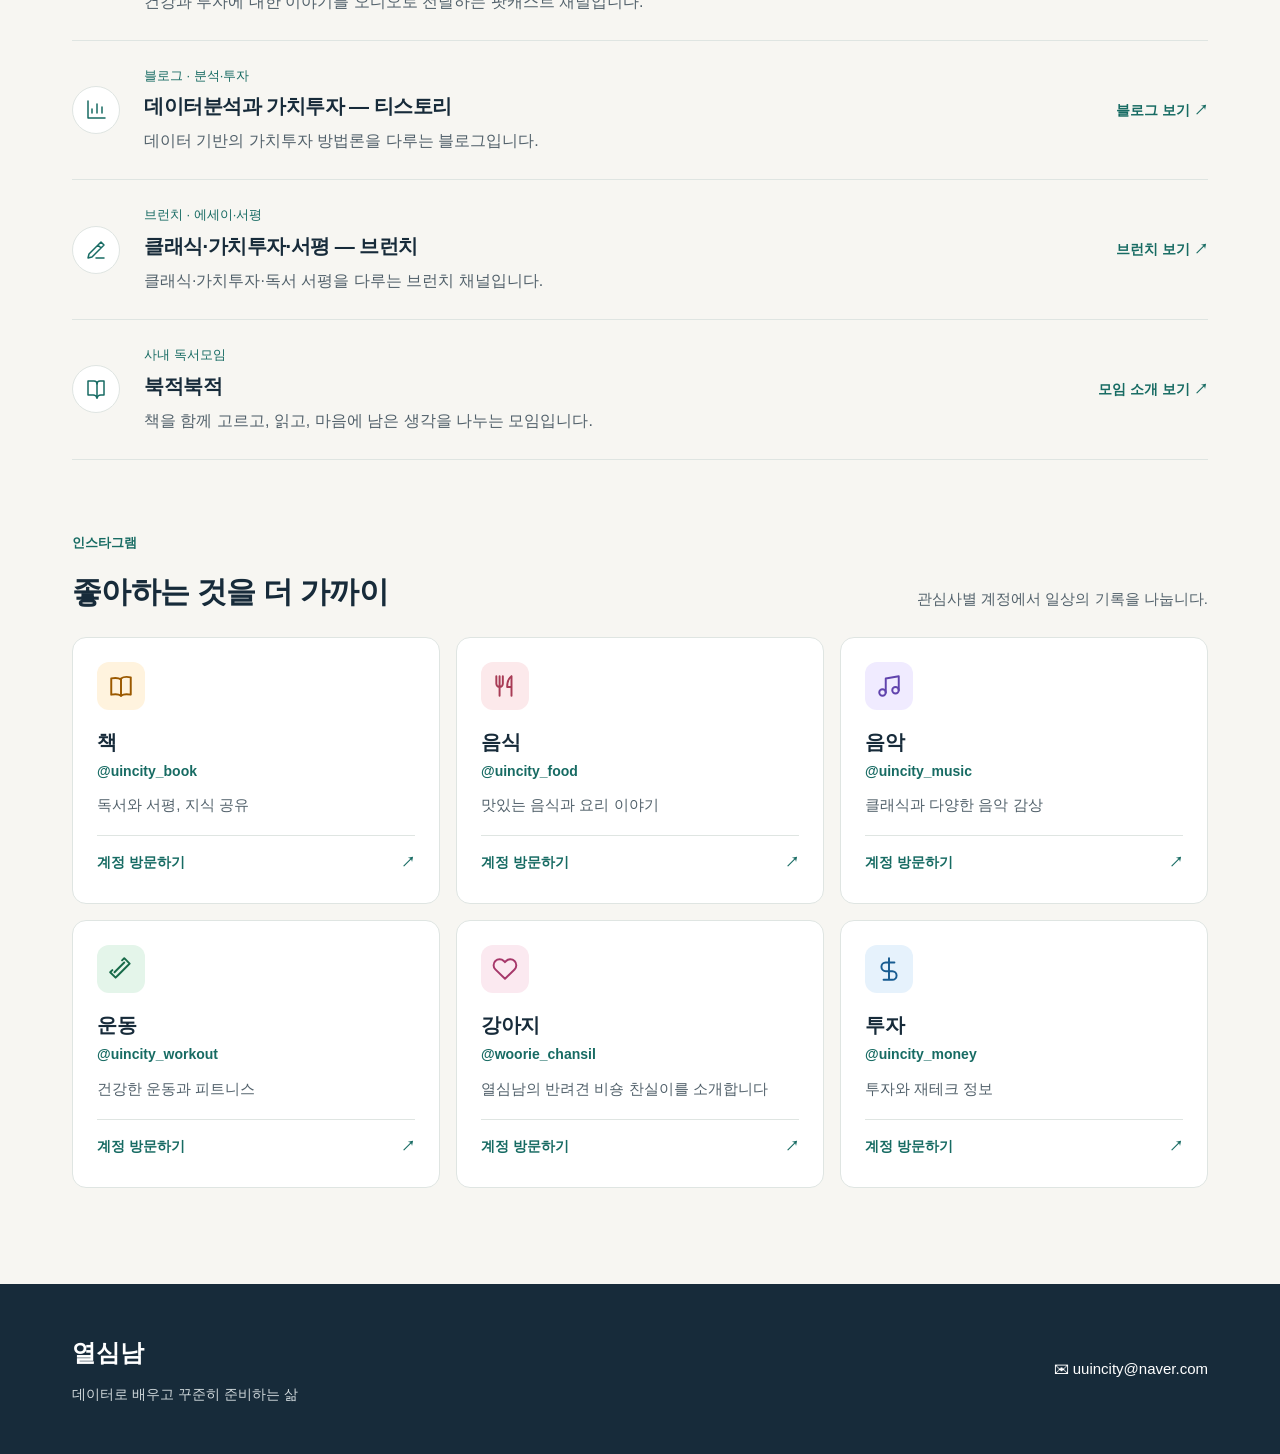
==== commit 805319a4: "인스타그램 계정 추가" ====
--- a/index.html
+++ b/index.html
@@ -4,14 +4,14 @@
   <meta charset="UTF-8">
   <meta name="viewport" content="width=device-width, initial-scale=1.0">
   <title>열심남 — 데이터로 배우고 꾸준히 준비하는 삶</title>
-  <meta name="description" content="부산에 사는 열심남의 노후 준비 프로젝트. 데이터와 AI로 투자·건강·삶의 방향을 탐구합니다. 부산 아파트·학군·지하철·스타벅스 상권 데이터랩, 가치투자 분석자료, 블로그·팟캐스트.">
+  <meta name="description" content="부산에 사는 열심남의 노후 준비 프로젝트. 데이터와 AI로 투자·건강·삶의 방향을 탐구합니다. 부산 데이터랩, 가치투자 분석자료, 블로그·팟캐스트와 인스타그램.">
   <link rel="canonical" href="https://uincity.github.io/">
 
   <!-- Open Graph -->
   <meta property="og:type"        content="website">
   <meta property="og:url"         content="https://uincity.github.io/">
   <meta property="og:title"       content="열심남 — 데이터로 배우고 꾸준히 준비하는 삶">
-  <meta property="og:description" content="부산에 사는 열심남의 노후 준비 프로젝트. 부산 데이터랩, 가치투자 분석자료, 블로그·팟캐스트.">
+  <meta property="og:description" content="부산에 사는 열심남의 노후 준비 프로젝트. 부산 데이터랩, 가치투자 분석자료, 블로그·팟캐스트와 인스타그램.">
   <meta property="og:locale"      content="ko_KR">
 
   <!-- 스타일 -->
@@ -35,7 +35,7 @@
         <li><a href="#datalab">데이터랩</a></li>
         <li><a href="#analysis">분석자료</a></li>
         <li><a href="#about">소개</a></li>
-        <li><a href="#channels">블로그·팟캐스트</a></li>
+        <li><a href="#channels">소셜미디어</a></li>
       </ul>
     </nav>
 
@@ -66,7 +66,7 @@
     <li><a href="#datalab">데이터랩</a></li>
     <li><a href="#analysis">분석자료</a></li>
     <li><a href="#about">소개</a></li>
-    <li><a href="#channels">블로그·팟캐스트</a></li>
+    <li><a href="#channels">소셜미디어</a></li>
   </ul>
 </div>
 
@@ -529,14 +529,14 @@
     </div>
   </section>
 
-  <!-- ⑤ 블로그·팟캐스트 -->
+  <!-- ⑤ 소셜미디어 -->
   <section class="channels section" id="channels" aria-labelledby="channels-h2">
     <div class="container">
-      <span class="section-tag">블로그·팟캐스트</span>
-      <h2 class="section-title" id="channels-h2">글과 오디오로 나누는 이야기</h2>
+      <span class="section-tag">소셜미디어</span>
+      <h2 class="section-title" id="channels-h2">관심사를 나누는 여러 공간</h2>
       <p class="section-desc">
         투자와 건강에 관한 기록부터 책과 음악 이야기까지.
-        편한 방식으로 열심남의 이야기를 만나보세요.
+        블로그·팟캐스트와 인스타그램에서 열심남의 이야기를 만나보세요.
       </p>
 
       <div class="channels-grid">
@@ -616,6 +616,66 @@
           </a>
         </div>
 
+      </div>
+
+      <div class="instagram-section" aria-labelledby="instagram-h3">
+        <div class="instagram-heading">
+          <div>
+            <span class="section-tag">인스타그램</span>
+            <h3 id="instagram-h3">좋아하는 것을 더 가까이</h3>
+          </div>
+          <p>관심사별 계정에서 일상의 기록을 나눕니다.</p>
+        </div>
+
+        <div class="instagram-grid">
+          <article class="instagram-card instagram-book fade-in">
+            <div class="instagram-icon" aria-hidden="true"><svg viewBox="0 0 24 24" fill="none" stroke="currentColor" stroke-width="1.8" stroke-linecap="round" stroke-linejoin="round"><path d="M12 6c-2-1.5-5-1.8-9-1v15c4-.8 7-.5 9 1 2-1.5 5-1.8 9-1V4c-4-.8-7-.5-9 1z"/><path d="M12 6v15"/></svg></div>
+            <h4>책</h4>
+            <p class="instagram-handle">@uincity_book</p>
+            <p class="instagram-desc">독서와 서평, 지식 공유</p>
+            <a class="instagram-link" href="https://www.instagram.com/uincity_book/" target="_blank" rel="noopener noreferrer" aria-label="책 인스타그램 @uincity_book 열기 (새 탭)">계정 방문하기 <span aria-hidden="true">↗</span></a>
+          </article>
+
+          <article class="instagram-card instagram-food fade-in">
+            <div class="instagram-icon" aria-hidden="true"><svg viewBox="0 0 24 24" fill="none" stroke="currentColor" stroke-width="1.8" stroke-linecap="round" stroke-linejoin="round"><path d="M4 3v7a3 3 0 0 0 6 0V3M7 3v18M18 3c-3 2-4 6-4 10h4v8M18 3v18"/></svg></div>
+            <h4>음식</h4>
+            <p class="instagram-handle">@uincity_food</p>
+            <p class="instagram-desc">맛있는 음식과 요리 이야기</p>
+            <a class="instagram-link" href="https://www.instagram.com/uincity_food/" target="_blank" rel="noopener noreferrer" aria-label="음식 인스타그램 @uincity_food 열기 (새 탭)">계정 방문하기 <span aria-hidden="true">↗</span></a>
+          </article>
+
+          <article class="instagram-card instagram-music fade-in">
+            <div class="instagram-icon" aria-hidden="true"><svg viewBox="0 0 24 24" fill="none" stroke="currentColor" stroke-width="1.8" stroke-linecap="round" stroke-linejoin="round"><path d="M9 18V5l12-2v13"/><circle cx="6" cy="18" r="3"/><circle cx="18" cy="16" r="3"/></svg></div>
+            <h4>음악</h4>
+            <p class="instagram-handle">@uincity_music</p>
+            <p class="instagram-desc">클래식과 다양한 음악 감상</p>
+            <a class="instagram-link" href="https://www.instagram.com/uincity_music/" target="_blank" rel="noopener noreferrer" aria-label="음악 인스타그램 @uincity_music 열기 (새 탭)">계정 방문하기 <span aria-hidden="true">↗</span></a>
+          </article>
+
+          <article class="instagram-card instagram-workout fade-in">
+            <div class="instagram-icon" aria-hidden="true"><svg viewBox="0 0 24 24" fill="none" stroke="currentColor" stroke-width="1.8" stroke-linecap="round" stroke-linejoin="round"><path d="m6 15 9-9M4 13l-2 2 5 5 2-2M13 4l2-2 5 5-2 2M9 18l9-9"/></svg></div>
+            <h4>운동</h4>
+            <p class="instagram-handle">@uincity_workout</p>
+            <p class="instagram-desc">건강한 운동과 피트니스</p>
+            <a class="instagram-link" href="https://www.instagram.com/uincity_workout/" target="_blank" rel="noopener noreferrer" aria-label="운동 인스타그램 @uincity_workout 열기 (새 탭)">계정 방문하기 <span aria-hidden="true">↗</span></a>
+          </article>
+
+          <article class="instagram-card instagram-dog fade-in">
+            <div class="instagram-icon" aria-hidden="true"><svg viewBox="0 0 24 24" fill="none" stroke="currentColor" stroke-width="1.8" stroke-linecap="round" stroke-linejoin="round"><path d="M20.8 4.6a5.5 5.5 0 0 0-7.8 0L12 5.7l-1.1-1.1a5.5 5.5 0 0 0-7.8 7.8L12 21l8.8-8.6a5.5 5.5 0 0 0 0-7.8z"/></svg></div>
+            <h4>강아지</h4>
+            <p class="instagram-handle">@woorie_chansil</p>
+            <p class="instagram-desc">열심남의 반려견 비숑 찬실이를 소개합니다</p>
+            <a class="instagram-link" href="https://www.instagram.com/woorie_chansil/" target="_blank" rel="noopener noreferrer" aria-label="강아지 인스타그램 @woorie_chansil 열기 (새 탭)">계정 방문하기 <span aria-hidden="true">↗</span></a>
+          </article>
+
+          <article class="instagram-card instagram-money fade-in">
+            <div class="instagram-icon" aria-hidden="true"><svg viewBox="0 0 24 24" fill="none" stroke="currentColor" stroke-width="1.8" stroke-linecap="round" stroke-linejoin="round"><path d="M12 2v20M17 6H9a4 4 0 0 0 0 8h6a4 4 0 0 1 0 8H7"/></svg></div>
+            <h4>투자</h4>
+            <p class="instagram-handle">@uincity_money</p>
+            <p class="instagram-desc">투자와 재테크 정보</p>
+            <a class="instagram-link" href="https://www.instagram.com/uincity_money/" target="_blank" rel="noopener noreferrer" aria-label="투자 인스타그램 @uincity_money 열기 (새 탭)">계정 방문하기 <span aria-hidden="true">↗</span></a>
+          </article>
+        </div>
       </div>
     </div>
   </section>
--- a/assets/css/main.css
+++ b/assets/css/main.css
@@ -168,6 +168,28 @@
 .channel-link{grid-column:3;grid-row:1/4;display:inline-flex;align-items:center;min-height:44px;font-size:14px;font-weight:700;text-decoration:none}
 .channel-link:hover{text-decoration:underline}
 
+/* 인스타그램 계정 */
+.instagram-section{margin-top:72px}
+.instagram-heading{display:flex;justify-content:space-between;align-items:end;gap:24px;margin-bottom:24px}
+.instagram-heading h3{font-size:clamp(23px,2.5vw,30px);line-height:1.4;letter-spacing:-.7px;margin-top:8px}
+.instagram-heading p{font-size:15px;color:var(--color-text-sec)}
+.instagram-grid{display:grid;grid-template-columns:repeat(3,minmax(0,1fr));gap:16px}
+.instagram-card{--ig-tint:var(--color-accent-light);--ig-ink:var(--color-accent);display:flex;flex-direction:column;min-width:0;min-height:248px;padding:24px;background:var(--color-surface);border:1px solid var(--color-border);border-radius:var(--radius);transition:border-color var(--t),transform var(--t),box-shadow var(--t)}
+.instagram-card:hover,.js-ready .instagram-card.is-visible:hover{border-color:var(--color-accent);transform:translateY(-3px);box-shadow:0 10px 24px rgba(23,43,58,.08)}
+.instagram-icon{display:flex;align-items:center;justify-content:center;width:48px;height:48px;margin-bottom:18px;border-radius:12px;background:var(--ig-tint);color:var(--ig-ink)}
+.instagram-icon svg{width:26px;height:26px}
+.instagram-card h4{font-size:20px;line-height:1.4;letter-spacing:-.4px}
+.instagram-handle{font-size:14px;font-weight:700;color:var(--color-accent);overflow-wrap:anywhere;margin-top:3px}
+.instagram-desc{font-size:15px;line-height:1.6;color:var(--color-text-sec);margin:10px 0 18px;word-break:keep-all}
+.instagram-link{display:flex;align-items:center;justify-content:space-between;gap:12px;min-height:44px;margin-top:auto;padding-top:10px;border-top:1px solid var(--color-border);font-size:14px;font-weight:700;text-decoration:none}
+.instagram-link:hover{text-decoration:underline;text-underline-offset:4px}
+.instagram-book{--ig-tint:#FFF3DE;--ig-ink:#9B5900}
+.instagram-food{--ig-tint:#FCE9EB;--ig-ink:#A83B55}
+.instagram-music{--ig-tint:#F0EBFF;--ig-ink:#6043AD}
+.instagram-workout{--ig-tint:#E4F5EA;--ig-ink:#176A49}
+.instagram-dog{--ig-tint:#FBE9F0;--ig-ink:#A6386A}
+.instagram-money{--ig-tint:#E6F2FC;--ig-ink:#185C91}
+
 /* ---- 13. 푸터 ---- */
 .site-footer{background:var(--color-text);color:#d1d9dc;padding:48px 0}
 .footer-inner{max-width:var(--max-w);margin:auto;padding:0 var(--pad-x);display:flex;flex-wrap:wrap;gap:24px;justify-content:space-between;align-items:center}
@@ -184,6 +206,7 @@
   .datalab-thumb{height:160px;padding:16px}
   .datalab-thumb img{width:auto;max-height:100%}
   .about-inner{grid-template-columns:190px minmax(0,1fr);gap:40px}
+  .instagram-grid{grid-template-columns:repeat(2,minmax(0,1fr))}
 }
 @media(max-width:767px){
   .section{padding:60px 0}
@@ -204,6 +227,8 @@
   .channel-card{column-gap:16px}
   .channel-link{grid-column:2;grid-row:4;justify-self:start;margin-top:8px}
   .channel-icon{align-self:start;margin-top:4px}
+  .instagram-heading{display:block}
+  .instagram-heading p{margin-top:8px}
 }
 @media(max-width:600px){
   .nav-logo{gap:12px}
@@ -218,6 +243,9 @@
   .filter-bar{gap:6px}
   .filter-btn{font-size:13px;padding:8px 12px}
   .channel-name{font-size:18px}
+  .instagram-section{margin-top:56px}
+  .instagram-grid{grid-template-columns:1fr}
+  .instagram-card{min-height:0}
   .footer-inner{flex-direction:column;align-items:flex-start}
 }
 
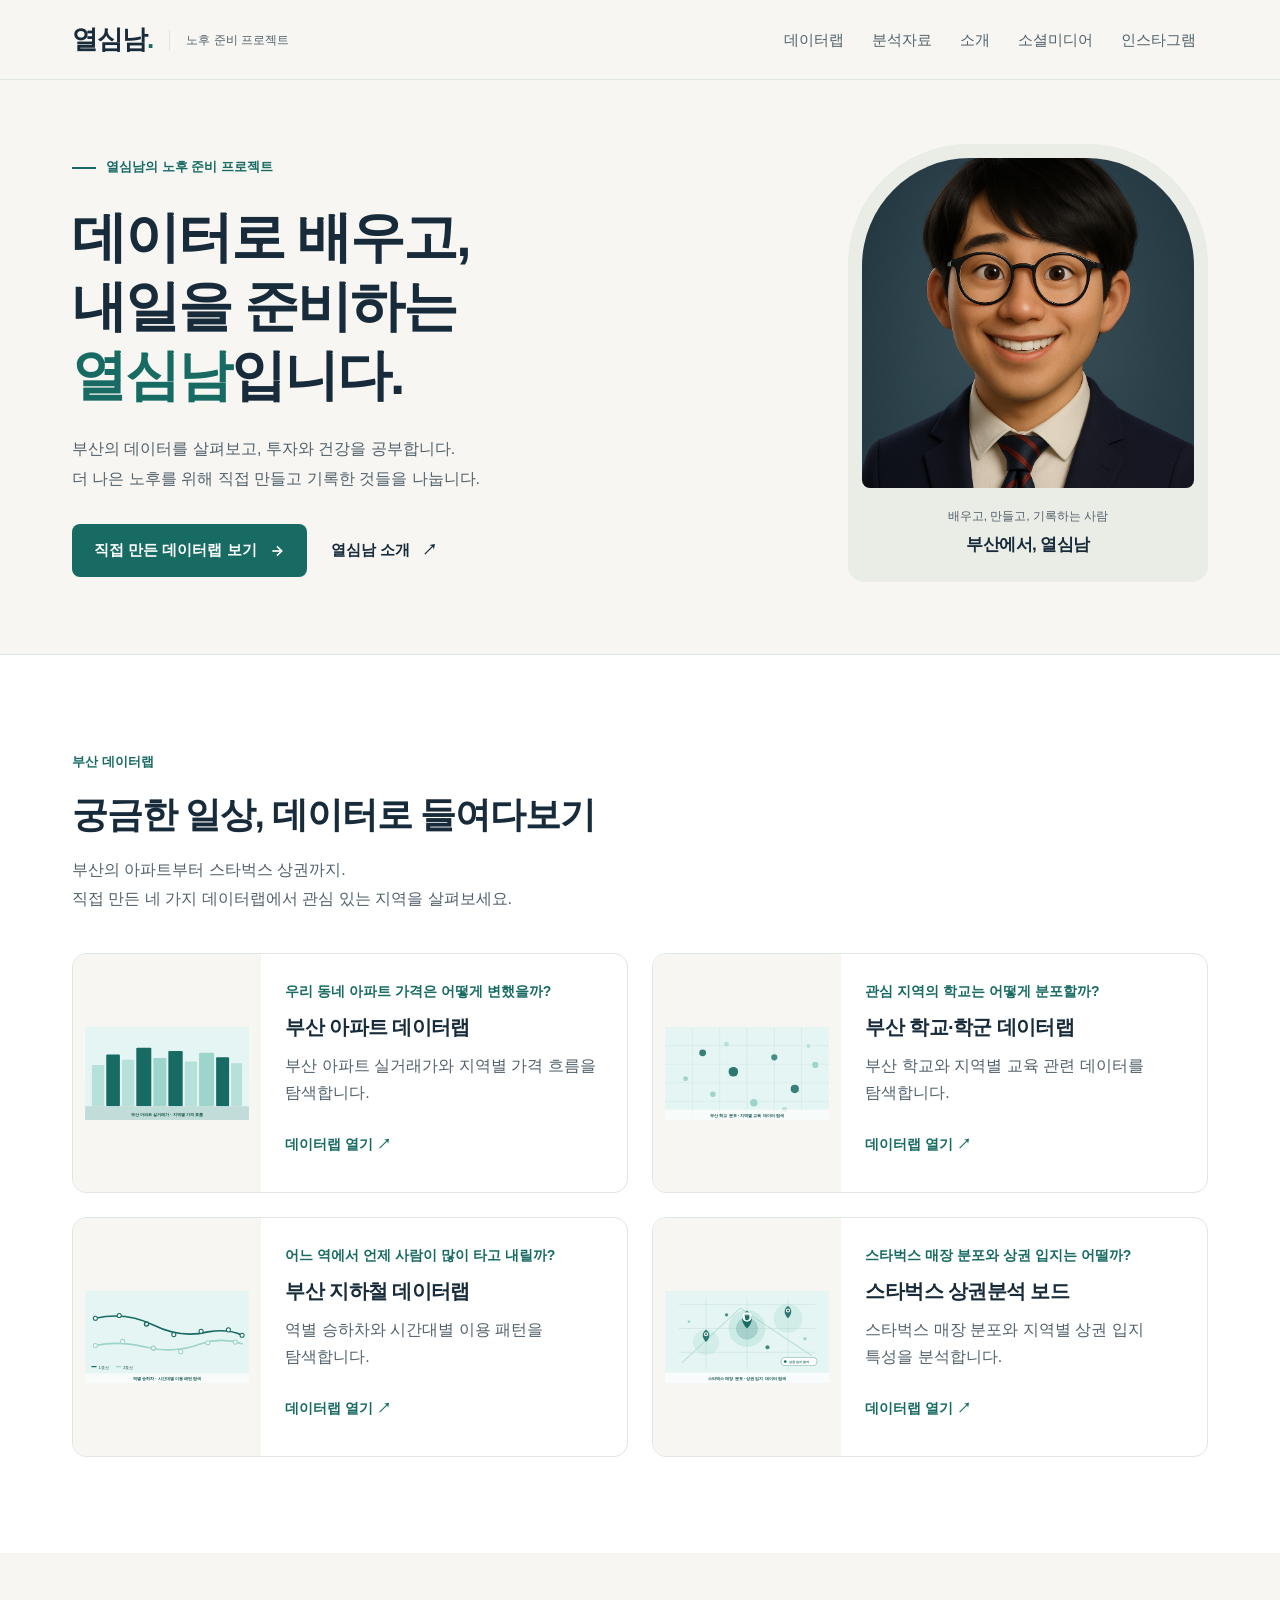
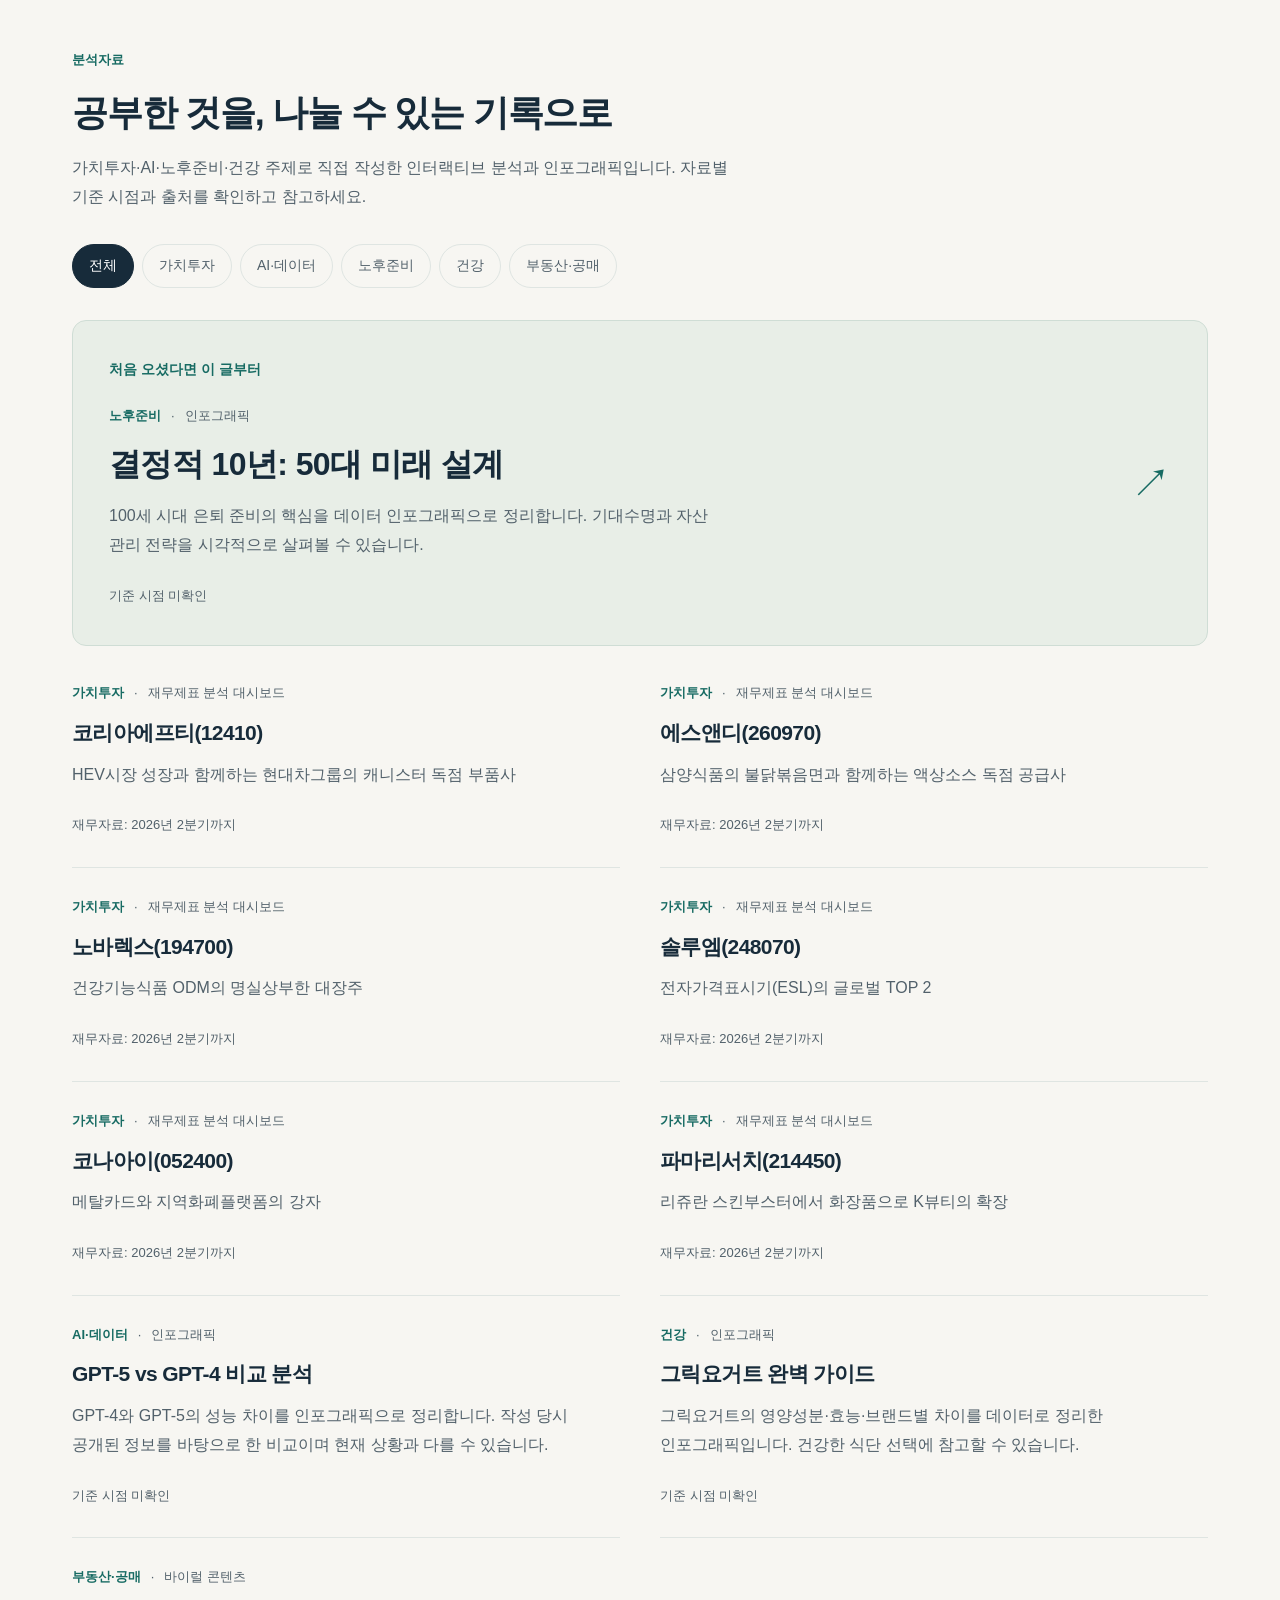
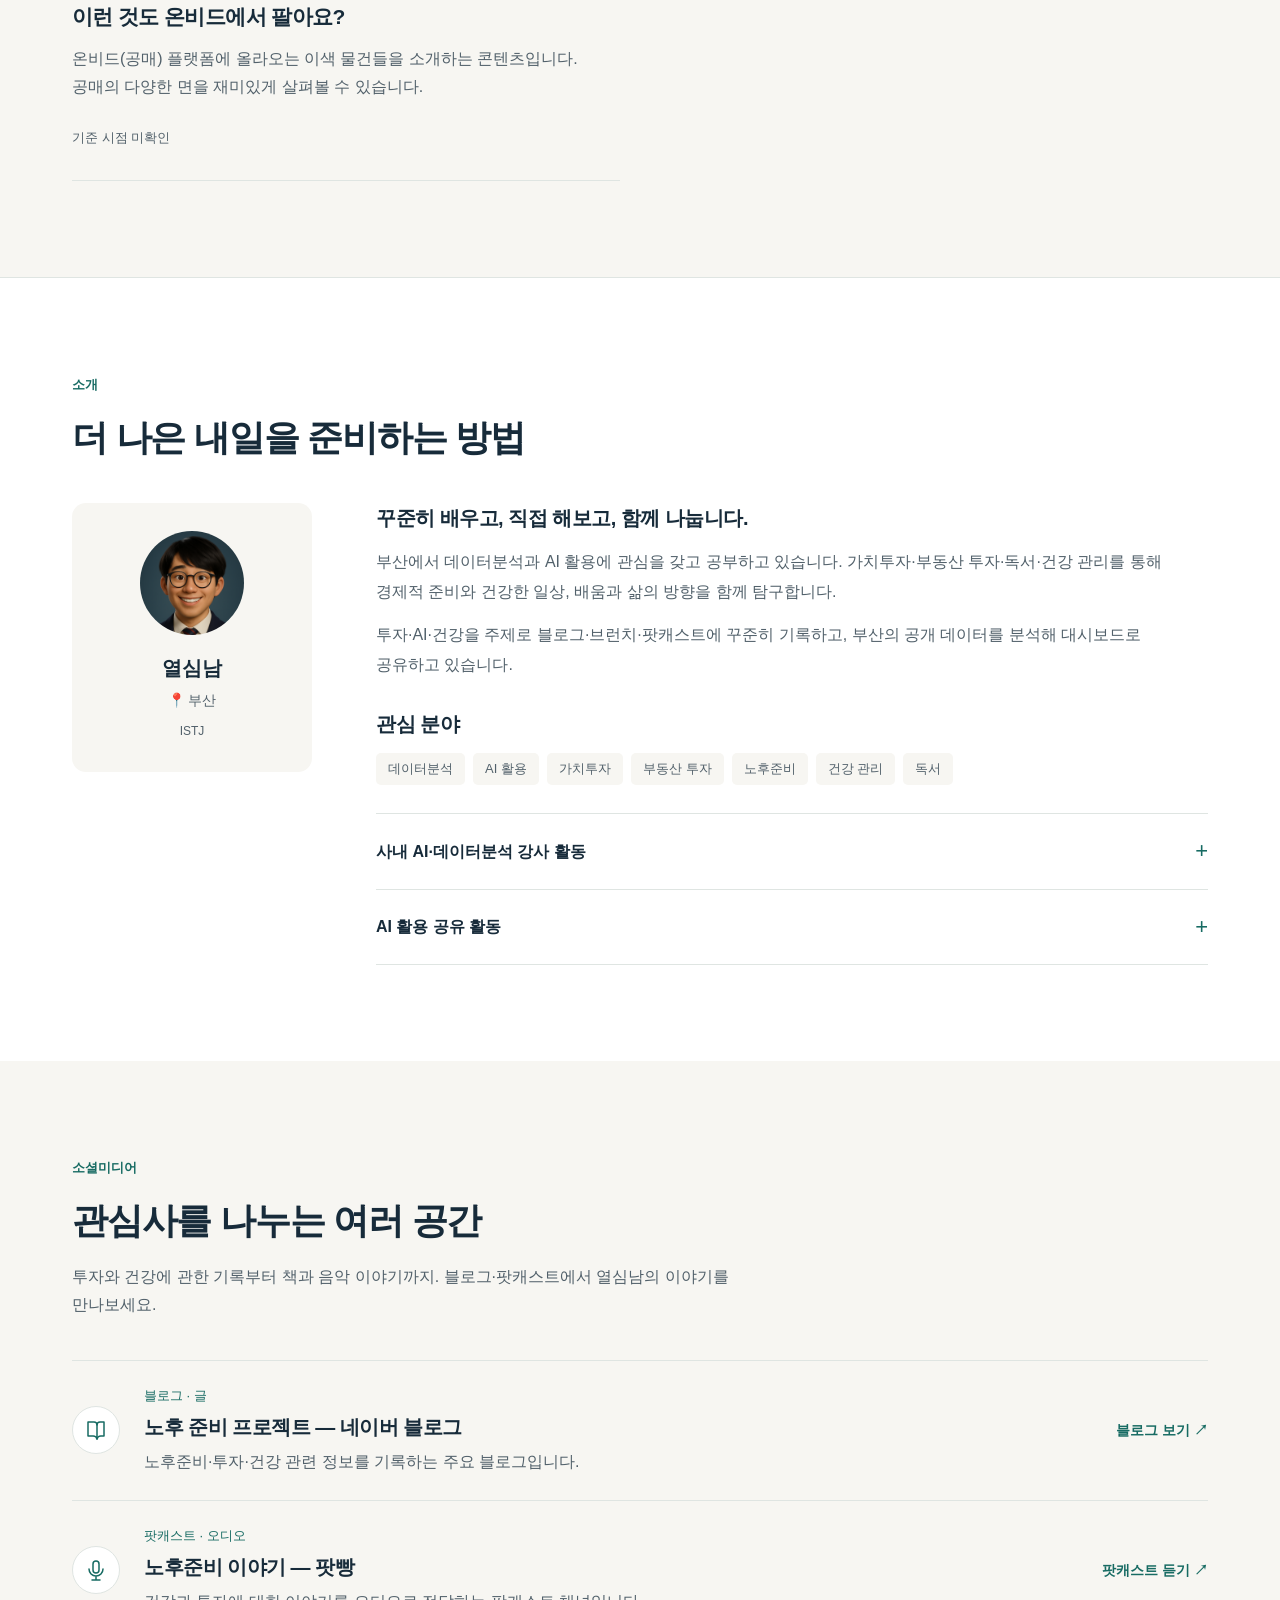
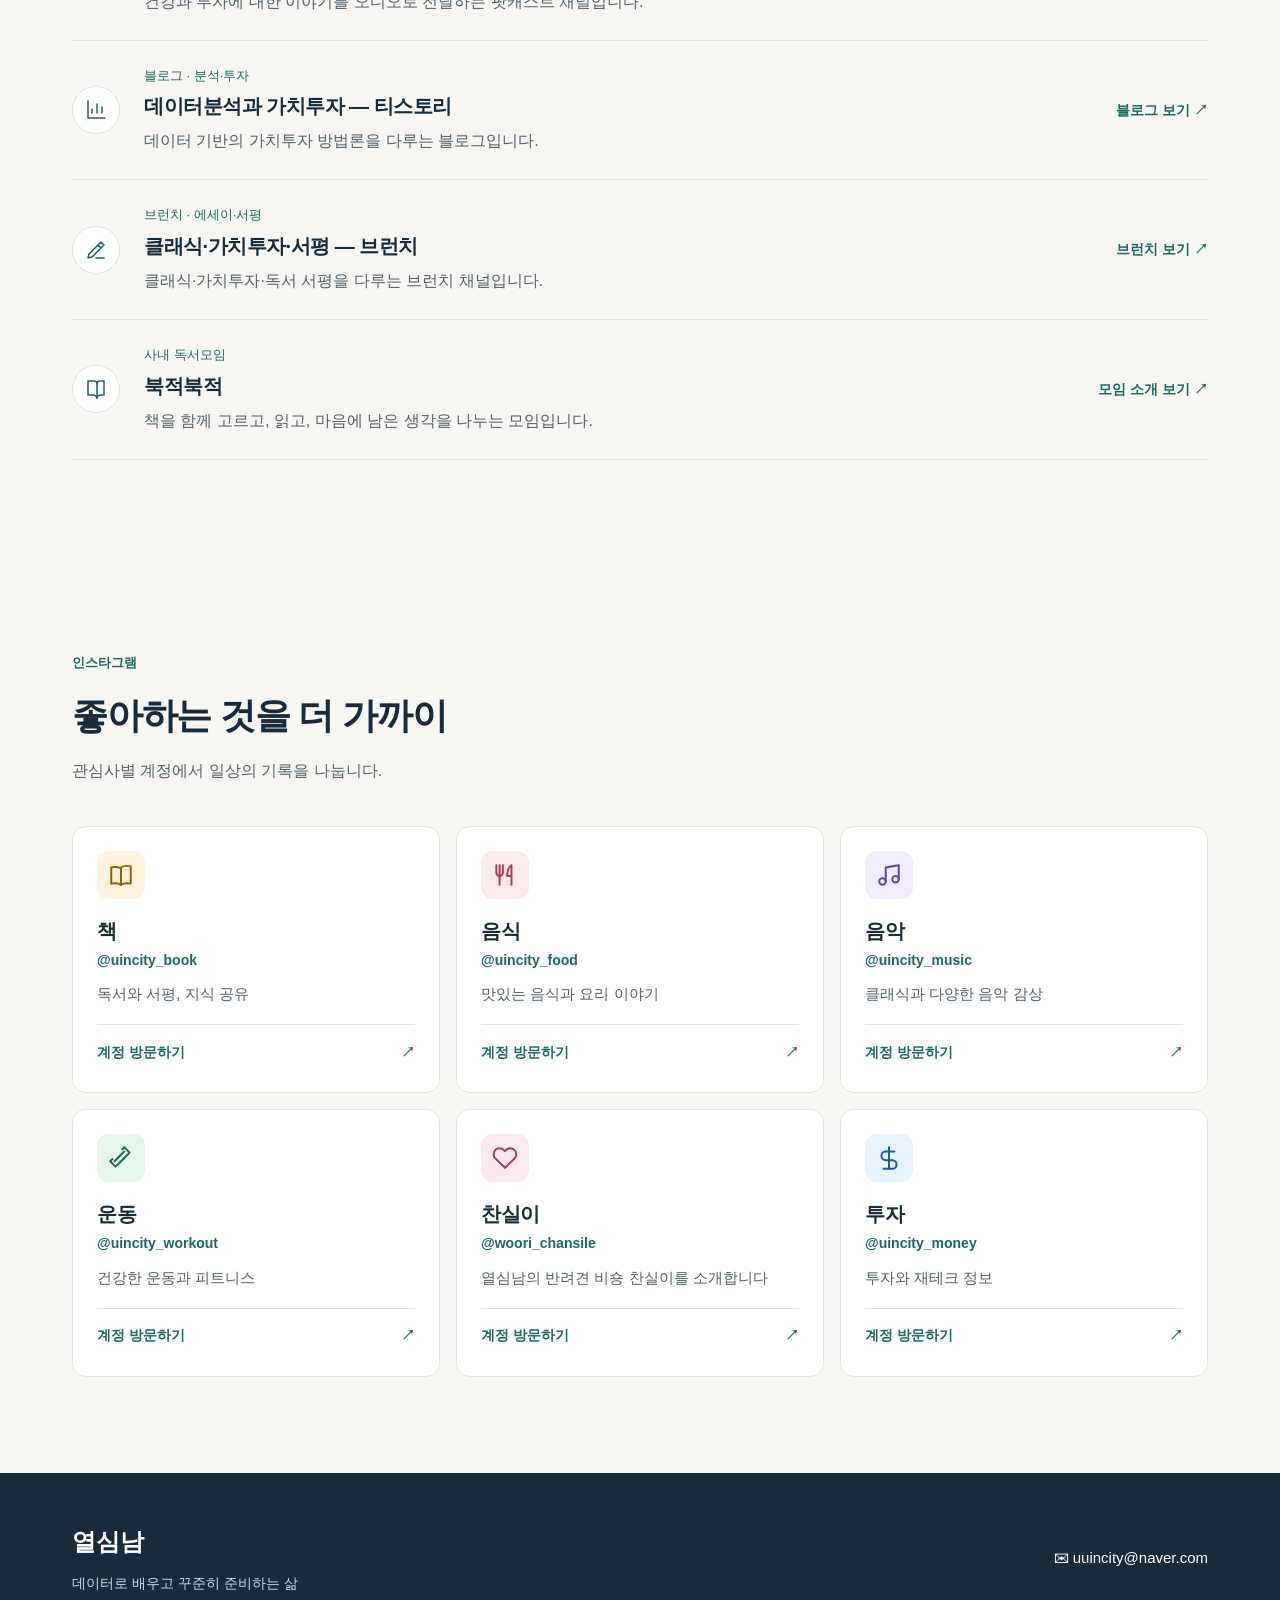
==== commit f0d7edc1: "인스타그램섹션 분리" ====
--- a/index.html
+++ b/index.html
@@ -36,6 +36,7 @@
         <li><a href="#analysis">분석자료</a></li>
         <li><a href="#about">소개</a></li>
         <li><a href="#channels">소셜미디어</a></li>
+        <li><a href="#instagram">인스타그램</a></li>
       </ul>
     </nav>
 
@@ -67,6 +68,7 @@
     <li><a href="#analysis">분석자료</a></li>
     <li><a href="#about">소개</a></li>
     <li><a href="#channels">소셜미디어</a></li>
+    <li><a href="#instagram">인스타그램</a></li>
   </ul>
 </div>
 
@@ -536,7 +538,7 @@
       <h2 class="section-title" id="channels-h2">관심사를 나누는 여러 공간</h2>
       <p class="section-desc">
         투자와 건강에 관한 기록부터 책과 음악 이야기까지.
-        블로그·팟캐스트와 인스타그램에서 열심남의 이야기를 만나보세요.
+        블로그·팟캐스트에서 열심남의 이야기를 만나보세요.
       </p>
 
       <div class="channels-grid">
@@ -618,19 +620,20 @@
 
       </div>
 
-      <div class="instagram-section" aria-labelledby="instagram-h3">
-        <div class="instagram-heading">
-          <div>
-            <span class="section-tag">인스타그램</span>
-            <h3 id="instagram-h3">좋아하는 것을 더 가까이</h3>
-          </div>
-          <p>관심사별 계정에서 일상의 기록을 나눕니다.</p>
-        </div>
+    </div>
+  </section>
+
+  <!-- ⑥ 인스타그램 -->
+  <section class="instagram section" id="instagram" aria-labelledby="instagram-h2">
+    <div class="container">
+      <span class="section-tag">인스타그램</span>
+      <h2 class="section-title" id="instagram-h2">좋아하는 것을 더 가까이</h2>
+      <p class="section-desc">관심사별 계정에서 일상의 기록을 나눕니다.</p>
 
         <div class="instagram-grid">
           <article class="instagram-card instagram-book fade-in">
             <div class="instagram-icon" aria-hidden="true"><svg viewBox="0 0 24 24" fill="none" stroke="currentColor" stroke-width="1.8" stroke-linecap="round" stroke-linejoin="round"><path d="M12 6c-2-1.5-5-1.8-9-1v15c4-.8 7-.5 9 1 2-1.5 5-1.8 9-1V4c-4-.8-7-.5-9 1z"/><path d="M12 6v15"/></svg></div>
-            <h4>책</h4>
+            <h3>책</h3>
             <p class="instagram-handle">@uincity_book</p>
             <p class="instagram-desc">독서와 서평, 지식 공유</p>
             <a class="instagram-link" href="https://www.instagram.com/uincity_book/" target="_blank" rel="noopener noreferrer" aria-label="책 인스타그램 @uincity_book 열기 (새 탭)">계정 방문하기 <span aria-hidden="true">↗</span></a>
@@ -638,7 +641,7 @@
 
           <article class="instagram-card instagram-food fade-in">
             <div class="instagram-icon" aria-hidden="true"><svg viewBox="0 0 24 24" fill="none" stroke="currentColor" stroke-width="1.8" stroke-linecap="round" stroke-linejoin="round"><path d="M4 3v7a3 3 0 0 0 6 0V3M7 3v18M18 3c-3 2-4 6-4 10h4v8M18 3v18"/></svg></div>
-            <h4>음식</h4>
+            <h3>음식</h3>
             <p class="instagram-handle">@uincity_food</p>
             <p class="instagram-desc">맛있는 음식과 요리 이야기</p>
             <a class="instagram-link" href="https://www.instagram.com/uincity_food/" target="_blank" rel="noopener noreferrer" aria-label="음식 인스타그램 @uincity_food 열기 (새 탭)">계정 방문하기 <span aria-hidden="true">↗</span></a>
@@ -646,7 +649,7 @@
 
           <article class="instagram-card instagram-music fade-in">
             <div class="instagram-icon" aria-hidden="true"><svg viewBox="0 0 24 24" fill="none" stroke="currentColor" stroke-width="1.8" stroke-linecap="round" stroke-linejoin="round"><path d="M9 18V5l12-2v13"/><circle cx="6" cy="18" r="3"/><circle cx="18" cy="16" r="3"/></svg></div>
-            <h4>음악</h4>
+            <h3>음악</h3>
             <p class="instagram-handle">@uincity_music</p>
             <p class="instagram-desc">클래식과 다양한 음악 감상</p>
             <a class="instagram-link" href="https://www.instagram.com/uincity_music/" target="_blank" rel="noopener noreferrer" aria-label="음악 인스타그램 @uincity_music 열기 (새 탭)">계정 방문하기 <span aria-hidden="true">↗</span></a>
@@ -654,7 +657,7 @@
 
           <article class="instagram-card instagram-workout fade-in">
             <div class="instagram-icon" aria-hidden="true"><svg viewBox="0 0 24 24" fill="none" stroke="currentColor" stroke-width="1.8" stroke-linecap="round" stroke-linejoin="round"><path d="m6 15 9-9M4 13l-2 2 5 5 2-2M13 4l2-2 5 5-2 2M9 18l9-9"/></svg></div>
-            <h4>운동</h4>
+            <h3>운동</h3>
             <p class="instagram-handle">@uincity_workout</p>
             <p class="instagram-desc">건강한 운동과 피트니스</p>
             <a class="instagram-link" href="https://www.instagram.com/uincity_workout/" target="_blank" rel="noopener noreferrer" aria-label="운동 인스타그램 @uincity_workout 열기 (새 탭)">계정 방문하기 <span aria-hidden="true">↗</span></a>
@@ -662,21 +665,20 @@
 
           <article class="instagram-card instagram-dog fade-in">
             <div class="instagram-icon" aria-hidden="true"><svg viewBox="0 0 24 24" fill="none" stroke="currentColor" stroke-width="1.8" stroke-linecap="round" stroke-linejoin="round"><path d="M20.8 4.6a5.5 5.5 0 0 0-7.8 0L12 5.7l-1.1-1.1a5.5 5.5 0 0 0-7.8 7.8L12 21l8.8-8.6a5.5 5.5 0 0 0 0-7.8z"/></svg></div>
-            <h4>강아지</h4>
-            <p class="instagram-handle">@woorie_chansil</p>
+            <h3>찬실이</h3>
+            <p class="instagram-handle">@woori_chansile</p>
             <p class="instagram-desc">열심남의 반려견 비숑 찬실이를 소개합니다</p>
-            <a class="instagram-link" href="https://www.instagram.com/woorie_chansil/" target="_blank" rel="noopener noreferrer" aria-label="강아지 인스타그램 @woorie_chansil 열기 (새 탭)">계정 방문하기 <span aria-hidden="true">↗</span></a>
+            <a class="instagram-link" href="https://www.instagram.com/woori_chansile/" target="_blank" rel="noopener noreferrer" aria-label="찬실이 인스타그램 @woori_chansile 열기 (새 탭)">계정 방문하기 <span aria-hidden="true">↗</span></a>
           </article>
 
           <article class="instagram-card instagram-money fade-in">
             <div class="instagram-icon" aria-hidden="true"><svg viewBox="0 0 24 24" fill="none" stroke="currentColor" stroke-width="1.8" stroke-linecap="round" stroke-linejoin="round"><path d="M12 2v20M17 6H9a4 4 0 0 0 0 8h6a4 4 0 0 1 0 8H7"/></svg></div>
-            <h4>투자</h4>
+            <h3>투자</h3>
             <p class="instagram-handle">@uincity_money</p>
             <p class="instagram-desc">투자와 재테크 정보</p>
             <a class="instagram-link" href="https://www.instagram.com/uincity_money/" target="_blank" rel="noopener noreferrer" aria-label="투자 인스타그램 @uincity_money 열기 (새 탭)">계정 방문하기 <span aria-hidden="true">↗</span></a>
           </article>
         </div>
-      </div>
     </div>
   </section>
 
--- a/assets/css/main.css
+++ b/assets/css/main.css
@@ -169,16 +169,12 @@
 .channel-link:hover{text-decoration:underline}
 
 /* 인스타그램 계정 */
-.instagram-section{margin-top:72px}
-.instagram-heading{display:flex;justify-content:space-between;align-items:end;gap:24px;margin-bottom:24px}
-.instagram-heading h3{font-size:clamp(23px,2.5vw,30px);line-height:1.4;letter-spacing:-.7px;margin-top:8px}
-.instagram-heading p{font-size:15px;color:var(--color-text-sec)}
-.instagram-grid{display:grid;grid-template-columns:repeat(3,minmax(0,1fr));gap:16px}
+.instagram-grid{display:grid;grid-template-columns:repeat(3,minmax(0,1fr));gap:16px;margin-top:40px}
 .instagram-card{--ig-tint:var(--color-accent-light);--ig-ink:var(--color-accent);display:flex;flex-direction:column;min-width:0;min-height:248px;padding:24px;background:var(--color-surface);border:1px solid var(--color-border);border-radius:var(--radius);transition:border-color var(--t),transform var(--t),box-shadow var(--t)}
 .instagram-card:hover,.js-ready .instagram-card.is-visible:hover{border-color:var(--color-accent);transform:translateY(-3px);box-shadow:0 10px 24px rgba(23,43,58,.08)}
 .instagram-icon{display:flex;align-items:center;justify-content:center;width:48px;height:48px;margin-bottom:18px;border-radius:12px;background:var(--ig-tint);color:var(--ig-ink)}
 .instagram-icon svg{width:26px;height:26px}
-.instagram-card h4{font-size:20px;line-height:1.4;letter-spacing:-.4px}
+.instagram-card h3{font-size:20px;line-height:1.4;letter-spacing:-.4px}
 .instagram-handle{font-size:14px;font-weight:700;color:var(--color-accent);overflow-wrap:anywhere;margin-top:3px}
 .instagram-desc{font-size:15px;line-height:1.6;color:var(--color-text-sec);margin:10px 0 18px;word-break:keep-all}
 .instagram-link{display:flex;align-items:center;justify-content:space-between;gap:12px;min-height:44px;margin-top:auto;padding-top:10px;border-top:1px solid var(--color-border);font-size:14px;font-weight:700;text-decoration:none}
@@ -227,8 +223,6 @@
   .channel-card{column-gap:16px}
   .channel-link{grid-column:2;grid-row:4;justify-self:start;margin-top:8px}
   .channel-icon{align-self:start;margin-top:4px}
-  .instagram-heading{display:block}
-  .instagram-heading p{margin-top:8px}
 }
 @media(max-width:600px){
   .nav-logo{gap:12px}
@@ -243,7 +237,6 @@
   .filter-bar{gap:6px}
   .filter-btn{font-size:13px;padding:8px 12px}
   .channel-name{font-size:18px}
-  .instagram-section{margin-top:56px}
   .instagram-grid{grid-template-columns:1fr}
   .instagram-card{min-height:0}
   .footer-inner{flex-direction:column;align-items:flex-start}
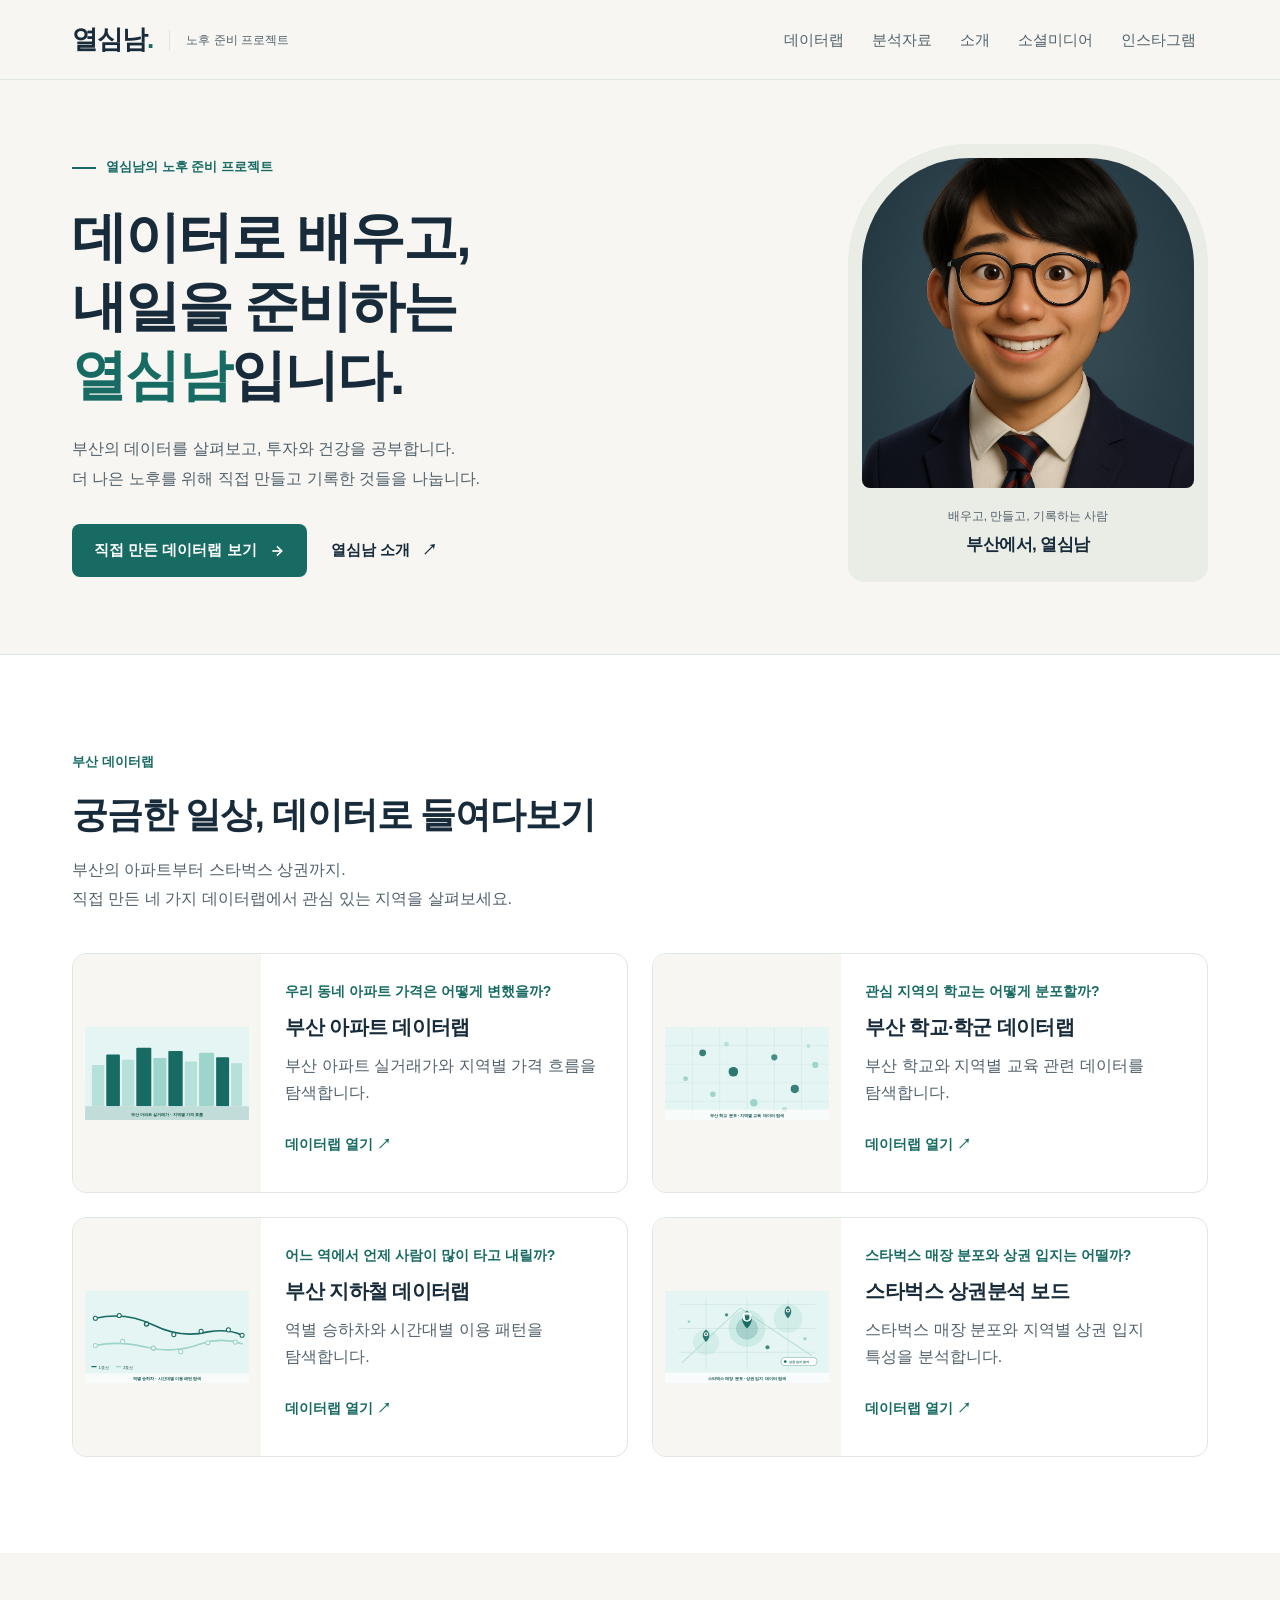
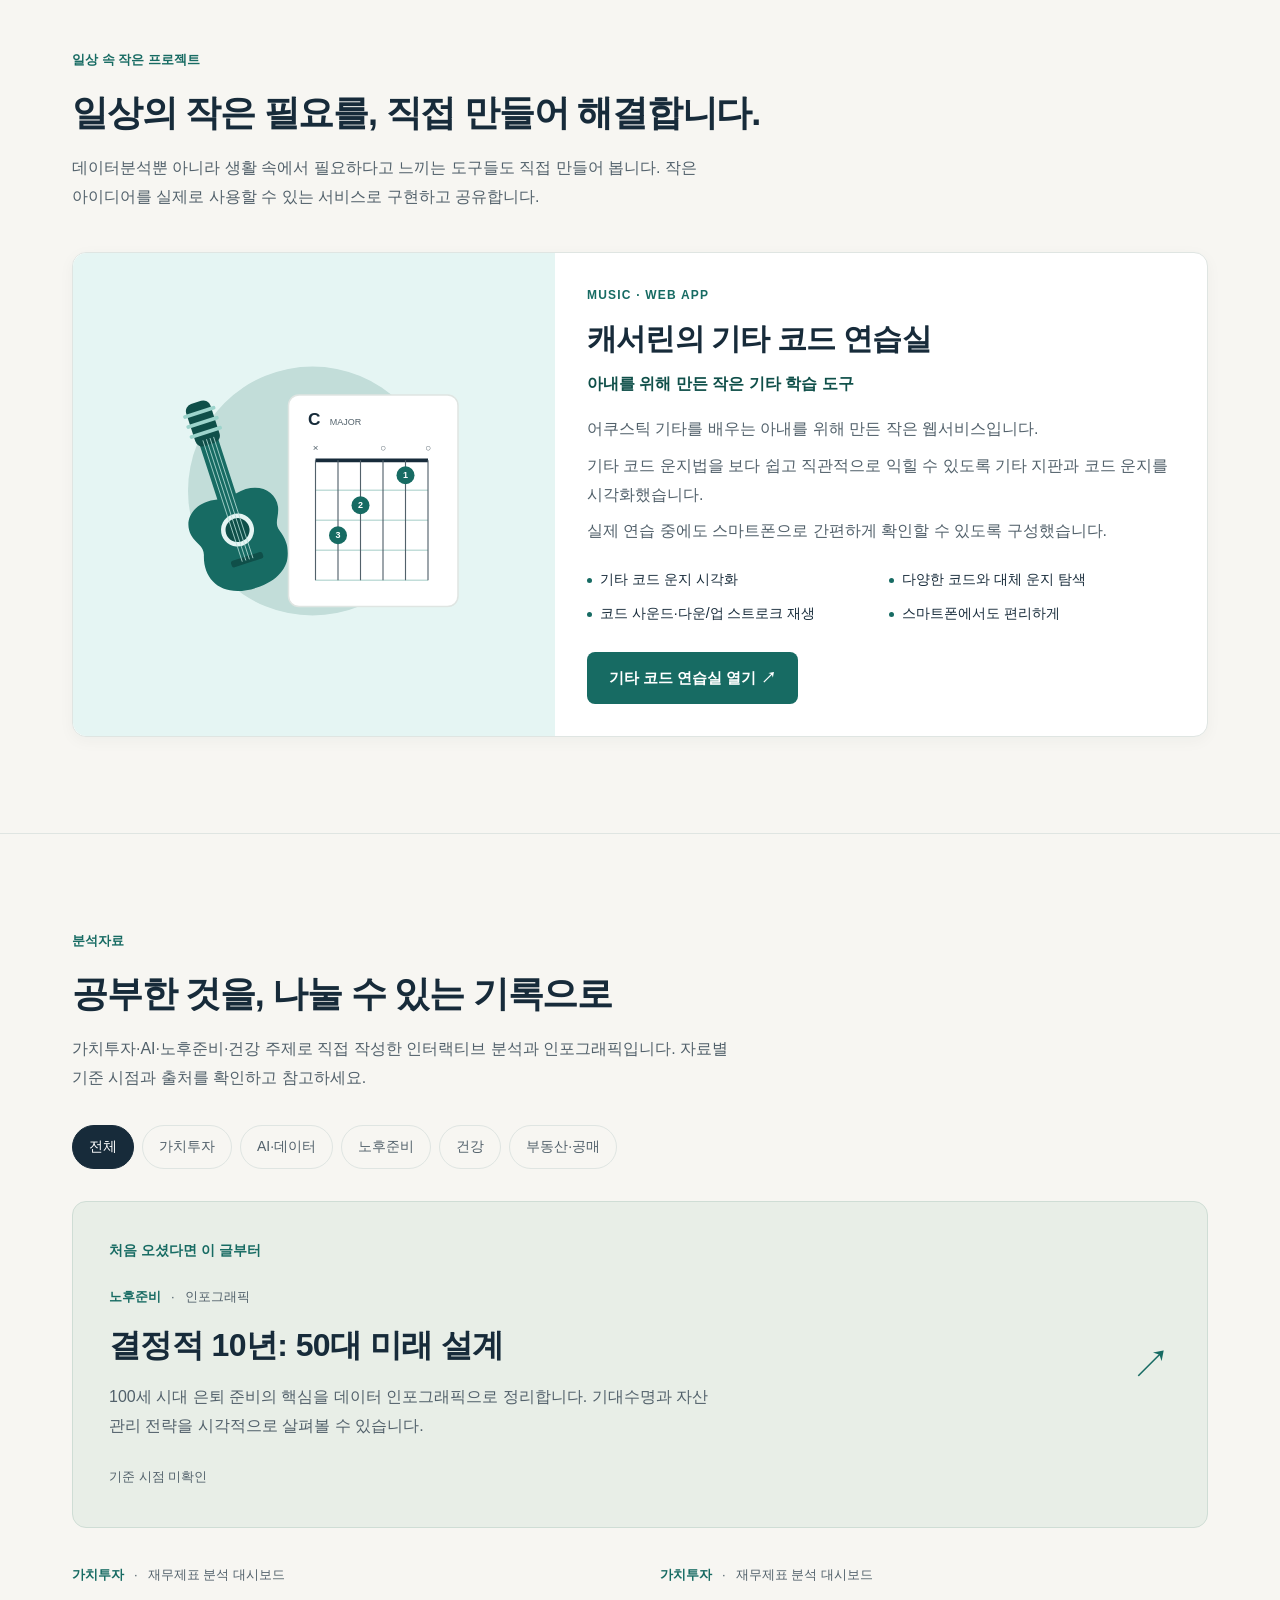
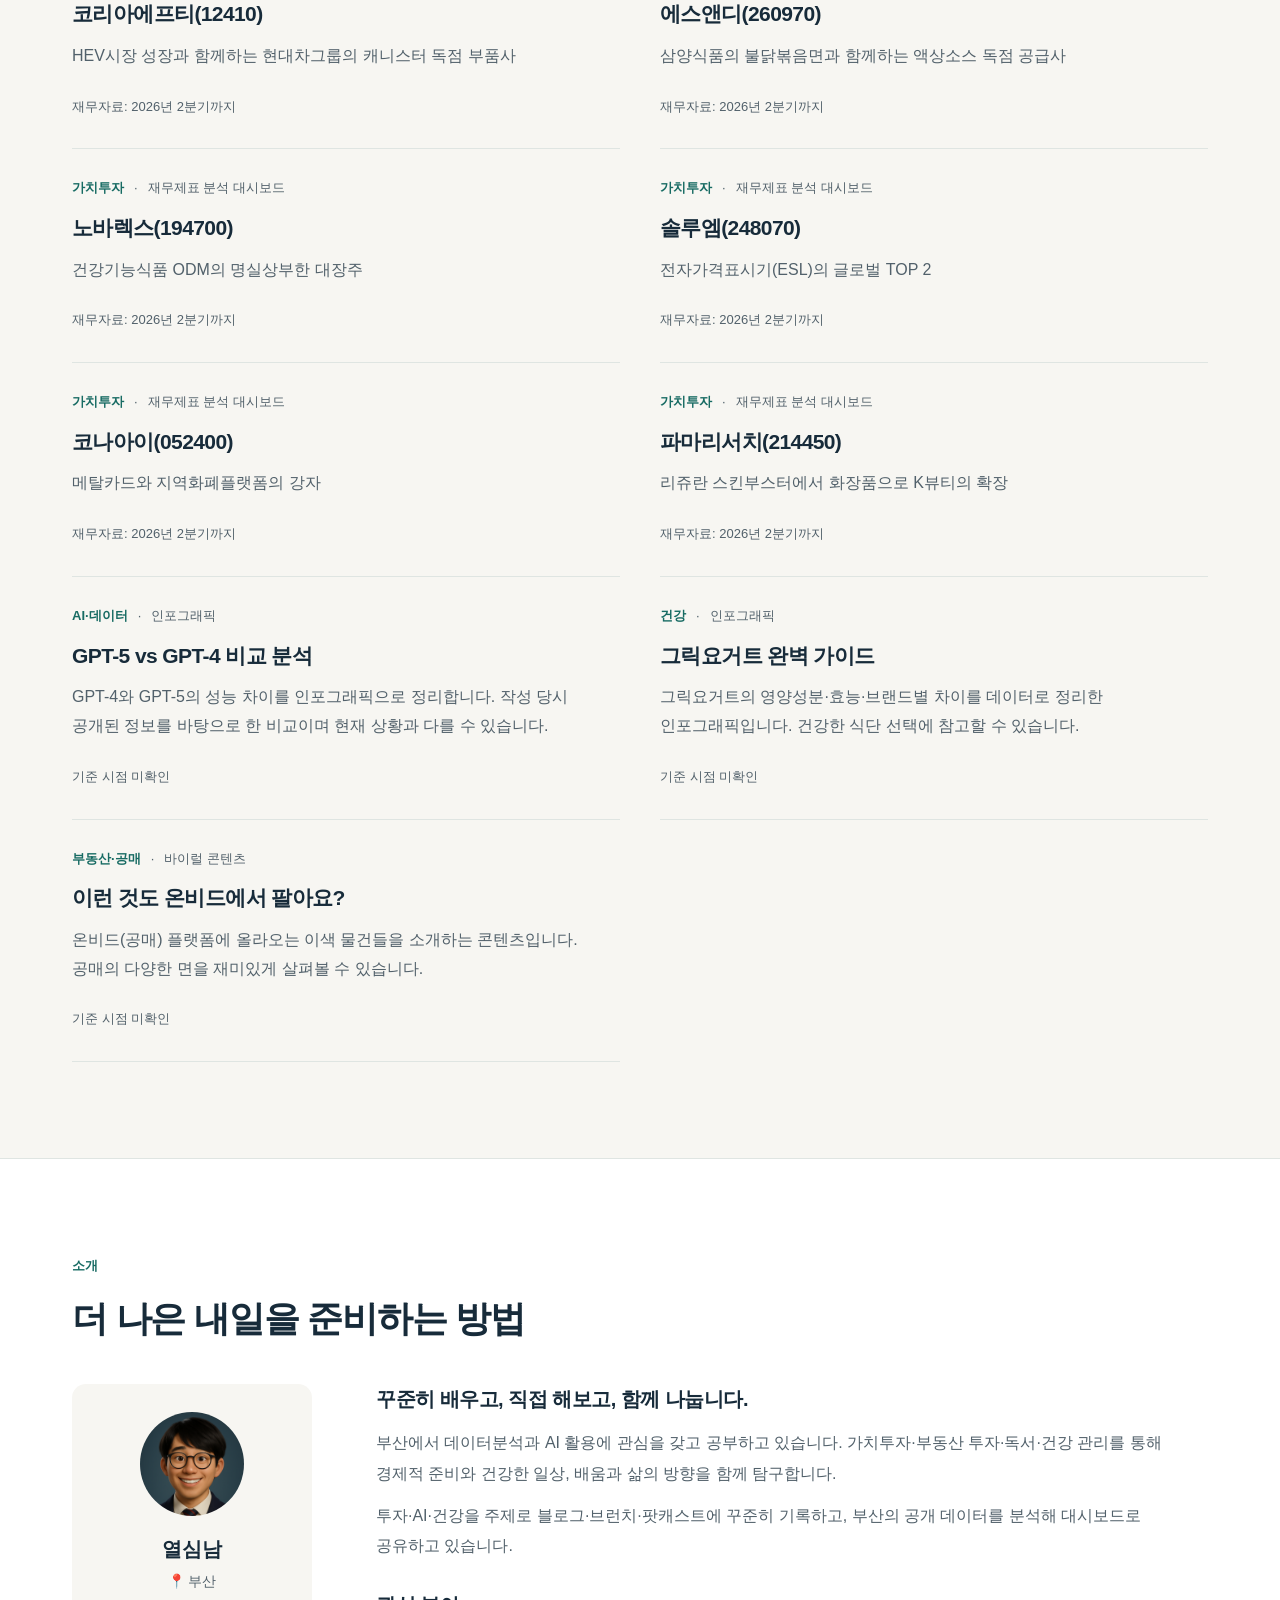
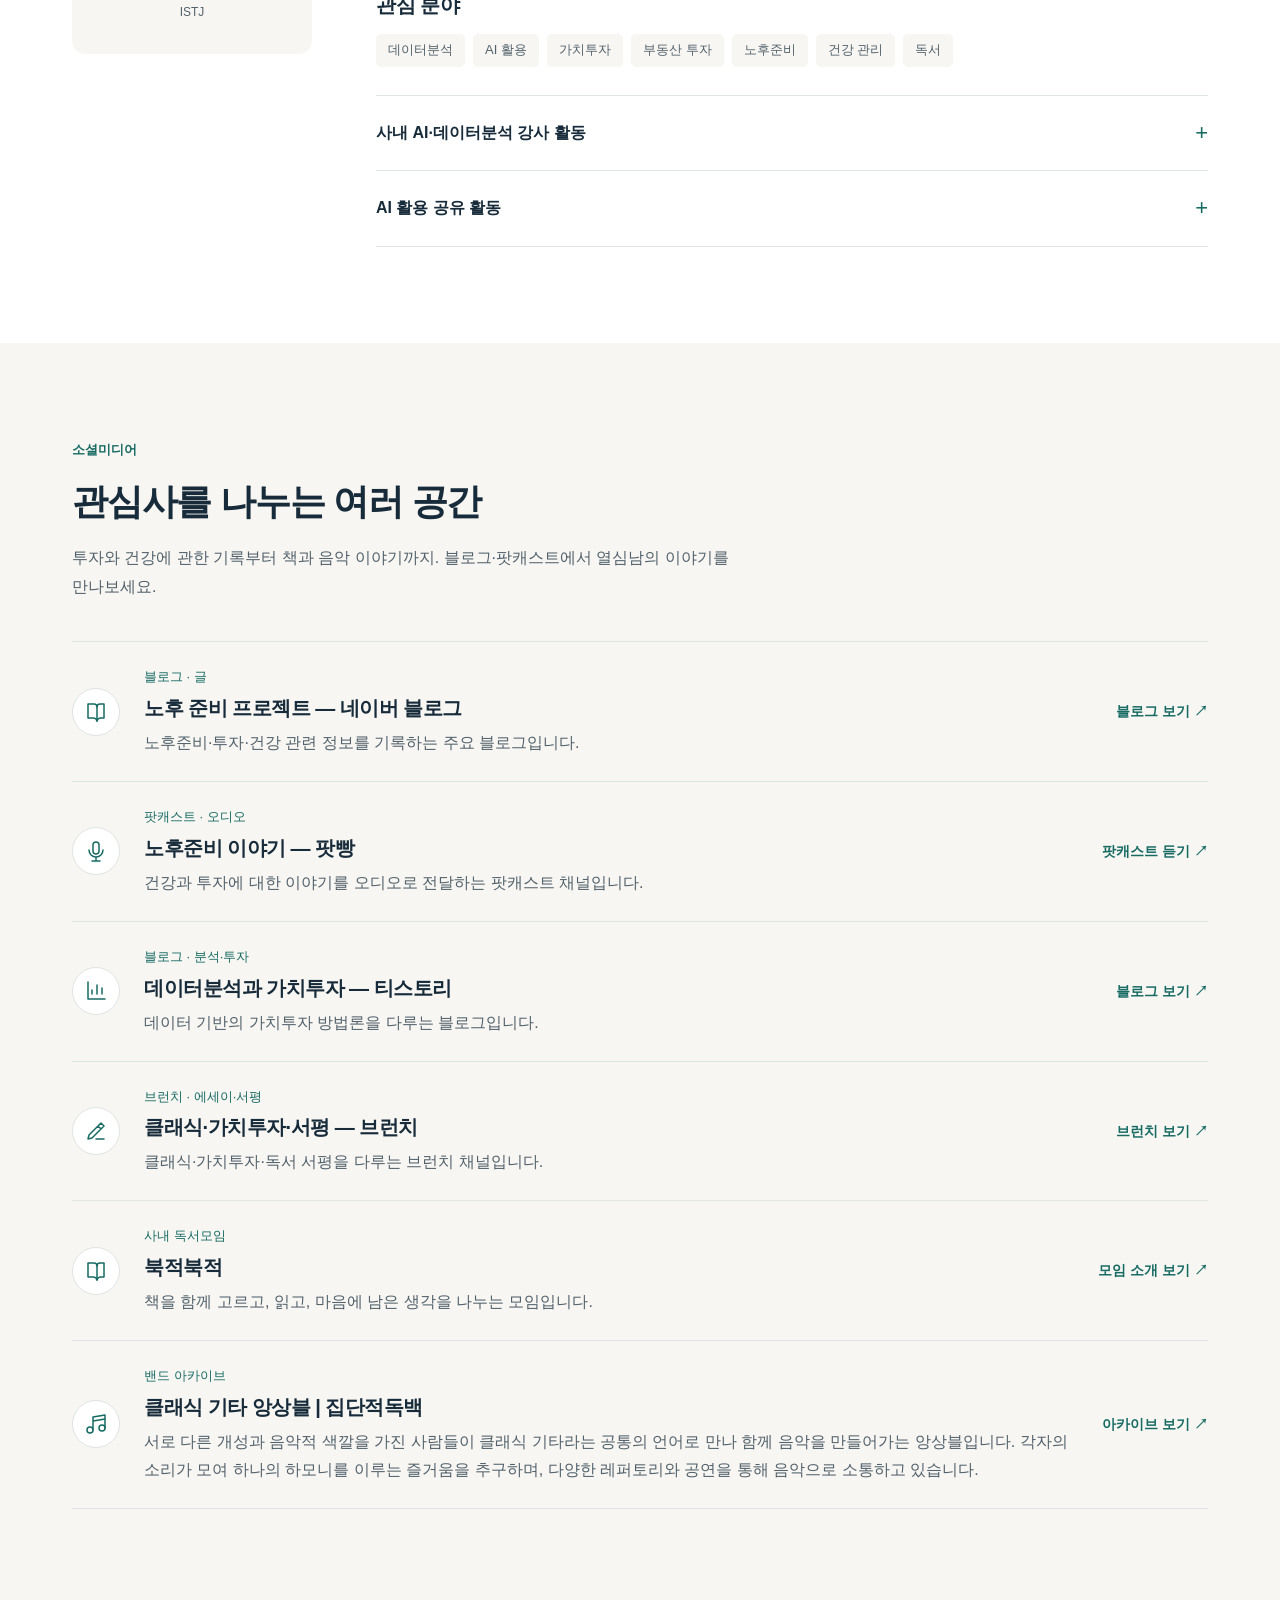
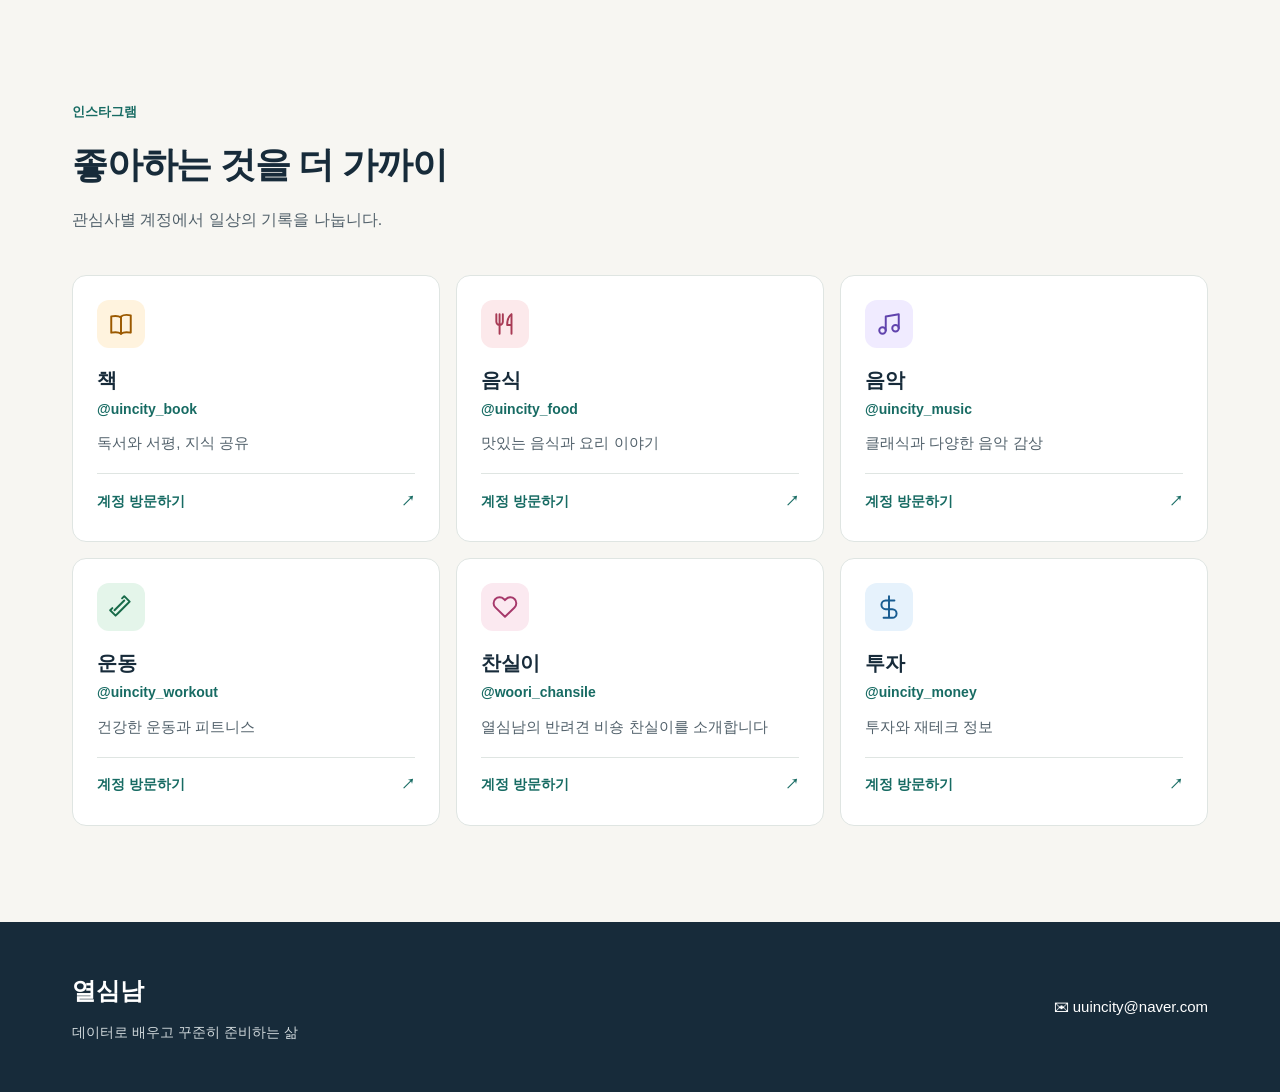
==== commit 1f9fda21: "Add small-projects-checks.json report with accessibility and performance metrics" ====
--- a/index.html
+++ b/index.html
@@ -221,6 +221,52 @@
     </div>
   </section>
 
+  <!-- 일상 속 작은 프로젝트 -->
+  <section class="small-projects section" id="small-projects" aria-labelledby="small-projects-h2">
+    <div class="container">
+      <span class="section-tag">일상 속 작은 프로젝트</span>
+      <h2 class="section-title" id="small-projects-h2">일상의 작은 필요를, 직접 만들어 해결합니다.</h2>
+      <p class="section-desc">
+        데이터분석뿐 아니라 생활 속에서 필요하다고 느끼는 도구들도 직접 만들어 봅니다.
+        작은 아이디어를 실제로 사용할 수 있는 서비스로 구현하고 공유합니다.
+      </p>
+
+      <!-- 프로젝트 정보는 assets/js/projects.js의 projects 배열에서 관리합니다. -->
+      <div class="small-projects-grid" id="small-projects-grid"></div>
+
+      <template id="small-project-template">
+        <article class="small-project-card">
+          <div class="small-project-visual">
+            <img class="small-project-image" width="480" height="400" loading="lazy" decoding="async" src="assets/img/project-guitar.svg" alt="">
+          </div>
+          <div class="small-project-body">
+            <p class="small-project-category"></p>
+            <h3 class="small-project-title"></h3>
+            <p class="small-project-subtitle"></p>
+            <div class="small-project-description"></div>
+            <ul class="small-project-features" aria-label="핵심 기능"></ul>
+            <a class="btn btn-primary small-project-cta" target="_blank" rel="noopener noreferrer"></a>
+          </div>
+        </article>
+      </template>
+
+      <noscript>
+        <article class="small-project-card">
+          <div class="small-project-visual">
+            <img class="small-project-image" src="assets/img/project-guitar.svg" width="480" height="400" loading="lazy" alt="기타 실루엣과 C 메이저 코드의 손가락 위치를 표시한 지판 일러스트">
+          </div>
+          <div class="small-project-body">
+            <p class="small-project-category">MUSIC · WEB APP</p>
+            <h3 class="small-project-title">캐서린의 기타 코드 연습실</h3>
+            <p class="small-project-subtitle">아내를 위해 만든 작은 기타 학습 도구</p>
+            <p class="small-project-description">어쿠스틱 기타를 배우는 아내를 위해 만든 작은 웹서비스입니다. 기타 지판과 코드 운지를 시각화해 스마트폰으로도 간편하게 확인할 수 있습니다.</p>
+            <a class="btn btn-primary small-project-cta" href="https://uincity.github.io/guitar/" target="_blank" rel="noopener noreferrer" aria-label="캐서린의 기타 코드 연습실 열기 (새 탭)">기타 코드 연습실 열기 ↗</a>
+          </div>
+        </article>
+      </noscript>
+    </div>
+  </section>
+
   <!-- ③ 분석자료 -->
   <section class="analysis section" id="analysis" aria-labelledby="analysis-h2">
     <div class="container">
@@ -618,6 +664,22 @@
           </a>
         </div>
 
+        <div class="channel-card fade-in">
+          <div class="channel-icon" aria-hidden="true"><svg width="24" height="24" viewBox="0 0 24 24" fill="none" stroke="currentColor" stroke-width="1.5" stroke-linecap="round" stroke-linejoin="round"><path d="M9 18V5l12-2v13M9 9l12-2"/><ellipse cx="6" cy="18" rx="3" ry="3"/><ellipse cx="18" cy="16" rx="3" ry="3"/></svg></div>
+          <p class="channel-type">밴드 아카이브</p>
+          <h3 class="channel-name">클래식 기타 앙상블 | 집단적독백</h3>
+          <p class="channel-desc">
+            서로 다른 개성과 음악적 색깔을 가진 사람들이 클래식 기타라는 공통의 언어로 만나 함께 음악을 만들어가는 앙상블입니다.
+            각자의 소리가 모여 하나의 하모니를 이루는 즐거움을 추구하며, 다양한 레퍼토리와 공연을 통해 음악으로 소통하고 있습니다.
+          </p>
+          <a class="channel-link"
+             href="https://uincity.github.io/dokbaek/"
+             target="_blank" rel="noopener noreferrer"
+             aria-label="집단적독백 아카이브 페이지 열기 (새 탭)">
+            아카이브 보기 ↗
+          </a>
+        </div>
+
       </div>
 
     </div>
@@ -702,6 +764,7 @@
 </footer>
 
 <!-- 스크립트 -->
+<script src="assets/js/projects.js"></script>
 <script src="assets/js/main.js"></script>
 </body>
 </html>
--- a/assets/css/main.css
+++ b/assets/css/main.css
@@ -109,6 +109,26 @@
 .datalab-desc{font-size:16px;color:var(--color-text-sec);line-height:1.7;word-break:keep-all;margin-bottom:16px;flex:1}
 .datalab-link{display:inline-flex;align-items:center;min-height:44px;margin-top:auto;flex-shrink:0;font-size:14px;font-weight:700;text-decoration:none}
 .datalab-link:hover{text-decoration:underline}
+
+/* ---- 일상 속 작은 프로젝트 ---- */
+.small-projects{border-bottom:1px solid var(--color-border)}
+.small-projects-grid{display:grid;grid-template-columns:repeat(2,minmax(0,1fr));gap:24px;margin-top:40px}
+.small-project-card{display:flex;flex-direction:column;min-width:0;background:var(--color-surface);border:1px solid var(--color-border);border-radius:var(--radius);box-shadow:0 4px 16px rgba(23,43,58,.04);transition:border-color var(--t),box-shadow var(--t)}
+.small-project-card:hover,.small-project-card:focus-within{border-color:var(--color-accent);box-shadow:0 8px 24px rgba(23,43,58,.08)}
+.small-project-visual{display:flex;align-items:center;justify-content:center;min-width:0;padding:24px;background:var(--color-accent-light);border-radius:var(--radius) var(--radius) 0 0}
+.small-project-image{width:100%;max-width:360px;height:auto}
+.small-project-body{display:flex;flex-direction:column;align-items:flex-start;min-width:0;flex:1;padding:32px}
+.small-project-category{font-size:12px;font-weight:700;letter-spacing:1.2px;color:var(--color-accent);margin-bottom:12px}
+.small-project-title{font-size:clamp(24px,2.4vw,30px);line-height:1.4;letter-spacing:-.8px;word-break:keep-all;overflow-wrap:anywhere;margin-bottom:10px}
+.small-project-subtitle{font-size:16px;font-weight:600;line-height:1.7;color:var(--color-accent-dark);word-break:keep-all;overflow-wrap:anywhere;margin-bottom:18px}
+.small-project-description{display:grid;gap:8px;font-size:16px;line-height:1.8;color:var(--color-text-sec);word-break:keep-all;overflow-wrap:anywhere;margin-bottom:22px}
+.small-project-features{display:grid;grid-template-columns:repeat(2,minmax(0,1fr));gap:10px 16px;list-style:none;margin-bottom:26px;width:100%}
+.small-project-features li{display:flex;align-items:baseline;gap:8px;min-width:0;font-size:14px;line-height:1.7;word-break:keep-all;overflow-wrap:anywhere}
+.small-project-features li::before{content:"";width:5px;height:5px;border-radius:50%;background:var(--color-accent);flex-shrink:0;align-self:flex-start;margin-top:10px}
+.small-project-cta{margin-top:auto;max-width:100%;white-space:normal;word-break:keep-all;overflow-wrap:anywhere;text-align:center}
+/* 한 프로젝트는 넓은 카드, 두 개 이상은 같은 템플릿의 그리드로 표시합니다. */
+.small-projects-grid>.small-project-card:only-child{display:grid;grid-template-columns:minmax(0,.85fr) minmax(0,1.15fr);grid-column:1/-1}
+.small-projects-grid>.small-project-card:only-child .small-project-visual{border-radius:var(--radius) 0 0 var(--radius)}
 
 /* ---- 10. 분석자료: 대표 자료와 편집형 목록 ---- */
 .filter-bar{display:flex;flex-wrap:wrap;gap:8px;margin:32px 0}
@@ -206,6 +226,13 @@
 }
 @media(max-width:767px){
   .section{padding:60px 0}
+  .small-projects-grid{grid-template-columns:1fr;gap:20px;margin-top:28px}
+  .small-projects-grid>.small-project-card:only-child{grid-template-columns:minmax(0,1fr)}
+  .small-project-visual,.small-projects-grid>.small-project-card:only-child .small-project-visual{padding:20px;border-radius:var(--radius) var(--radius) 0 0}
+  .small-project-image{max-width:260px}
+  .small-project-body{padding:24px 20px}
+  .small-project-features{grid-template-columns:minmax(0,1fr);gap:8px}
+  .small-project-cta{width:100%;min-height:48px;padding:14px 12px}
   .hero{padding:36px 0 48px}
   .hero-inner{grid-template-columns:1fr;gap:28px}
   .hero-h1{font-size:clamp(34px,7vw,48px);letter-spacing:-1.5px}
